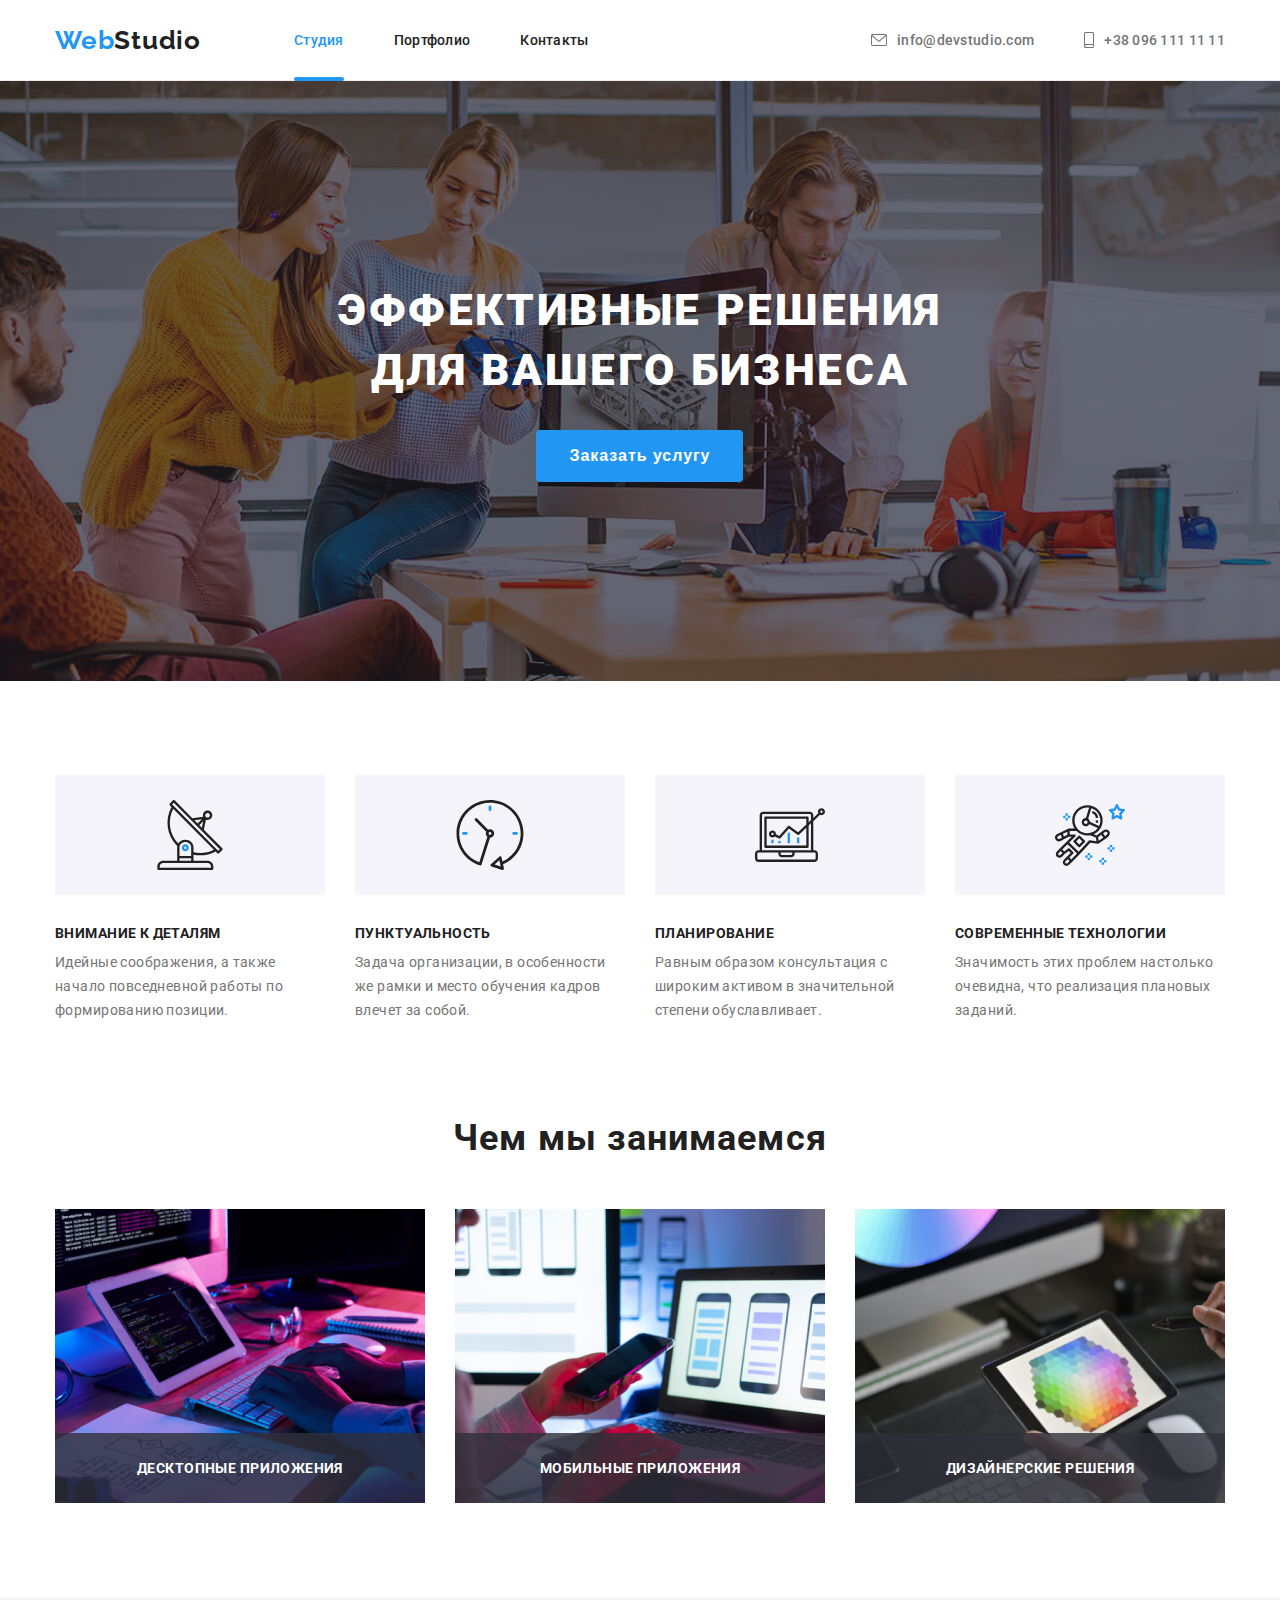
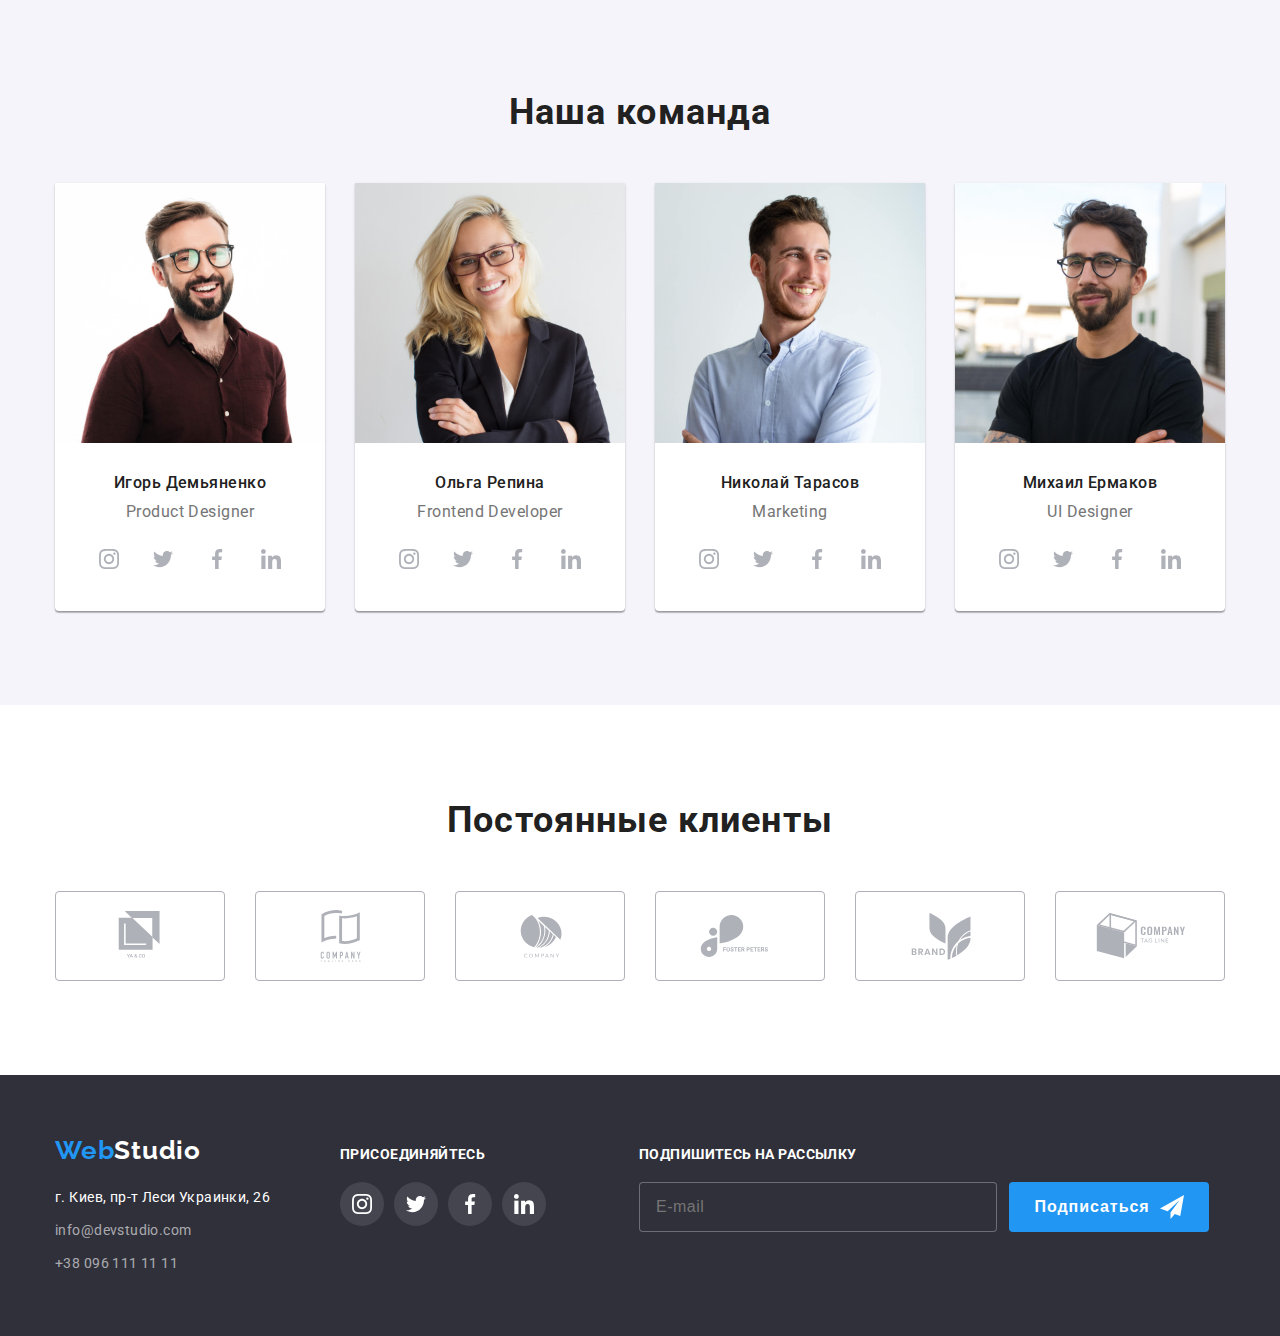
==== index.html @ d7d211d1 "added 7th" ====
<!DOCTYPE html>
<html lang="ru">
<head>
  <meta charset="UTF-8">
  <meta name="viewport" content="width=device-width, initial-scale=1.0">
  <title>Web Studio</title>
  <link href="https://fonts.googleapis.com/css2?family=Raleway:wght@700&family=Roboto:wght@400;500;700;900&display=swap" rel="stylesheet">
  <link rel="stylesheet" href="https://cdnjs.cloudflare.com/ajax/libs/modern-normalize/1.0.0/modern-normalize.min.css" integrity="sha512-ISS7cAi1PEhQ8jnbJpJZMd29NlhNj4AWYyLOSp2CE/CsHxTCu+r+t0D2yoJudVrd0/8fTVPUVDzY5Tvli75u/g==" crossorigin="anonymous" />
  <link rel="stylesheet" href="./css/main.min.css">
</head>

<body class="page">
  
  <!--Header-->
  <header class="page-header">
    <div class="container header-parts">
        <nav class="page-header-nav">
          <a href="./index.html" class="logo link">Web<span class="logo-header">Studio</span>
          </a>
          <!-- Site-nav -->
          <ul class="list site-nav">
            <li class="site-nav-item">
              <a href="./index.html" class="link current">Студия</a>
            </li>
            <li class="site-nav-item">
              <a href="./portfolio.html" class="link">Портфолио</a>
            </li>
            <li class="site-nav-item">
              <a href="" class="link">Контакты</a>
            </li>
          </ul>
        </nav>
        <address class="header-address">
          <ul class="list header-address-list">
            <li class="header-address-item">
              <a href="mailto:info@devstudio.com" class="contacts link">
                <svg class="contact-pick" width="16" height="12">
                  <use href="./images/svg/icons.svg#icon-envelope">
                  </use>
                </svg>
                info@devstudio.com</a>
            </li>
            <li class="header-address-item">
              <a href="tel:380961111111" class="contacts link">
                <svg class="contact-pick" width="10" height="16">
                  <use href="./images/svg/icons.svg#icon-smartphone">
                  </use>
                </svg>
                +38 096 111 11 11</a>
            </li>
          </ul>
        </address>
    </div>
  </header>

  <main>
    <!--Hero-->
    <section class="hero">
      <div class="hero-items">
      <h1 class="hero-title">Эффективные решения <br> для вашего бизнеса</h1>
        <button data-modal-open type="button" class="button-primary">Заказать услугу</button>
      </div>
      </section>

    <!--Advantages-->
    <section class="section">
      <div class="container">
        <h2 class="section-title visually-hidden">Преимущества</h2>

        <ul class="advantages-list list">
          <li class="advantages-item">
              <h3 class="advantages-title">Внимание к деталям</h3>
              <p>Идейные соображения, а также начало повседневной работы по формированию позиции.</p>
          </li>

          <li class="advantages-item">
              <h3 class="advantages-title"> Пунктуальность</h3>
              <p>Задача организации, в особенности же рамки и место обучения кадров влечет за собой.</p>
          </li>

          <li class="advantages-item">
             <h3 class="advantages-title">Планирование</h3>
             <p>Равным образом консультация с широким активом в значительной степени обуславливает.</p>
          </li>

          <li class="advantages-item">
              <h3 class="advantages-title">Современные технологии</h3>
              <p>Значимость этих проблем настолько очевидна, что реализация плановых заданий.</p>
          </li>
        </ul>
      </div>
    </section>

    <!-- Features -->
    <section class="features section">
      <div class="container">
        <h2 class="title">Чем мы занимаемся</h2>
          <ul class="features-list list">
            <li class="features-item">
              
              <img src="./images/features/box1.jpg" width="370" height="294" alt="человек работает с компьютером">
              <div class="features-overlay">
            <h3 class="features-item-title">Десктопные приложения</h3>
            </div>
            </li>
            <li class="features-item">
              
              <img src="./images/features/box2.jpg" width="370" height="294" alt="человек работает с телефоном">
              <div class="features-overlay">
              <h3 class="features-item-title">Мобильные приложения</h3>
            </div>
            </li>
            <li class="features-item">
              
              <img src="./images/features/box3.jpg" width="370" height="294" alt="человек работает с планшетом">
              <div class="features-overlay">
              <h3 class="features-item-title">Дизайнерские решения</h3>
            </div>
            </li>
         </ul>
      </div>
    </section>

    <!--Our-team-->
    <section class="our-team section">
      <div class="container">
        
          <h2 class="title">Наша команда</h2>
        
          <ul class="team-cards list">
            <li class="team-cards-item">
              <img src="./images/ourteam/img.jpg" width="270" height="260" alt="Игорь Демьяненко">
                <h3 class="team-mamber">Игорь Демьяненко</h3>
                  <p>Product Designer</p>
                <ul class="social-network list">
                    <li class="social-network-item">
                      <a href="" class="social-link" aria-label="Instagram link">
                      <svg class="network-icon">
                        <use href="./images/svg/icons.svg#icon-instagram">
                        </use>
                      </svg>
                    </a>
                  </li>
                    <li class="social-network-item">
                      <a href="" class="social-link" aria-label="Twitter link">
                      <svg class="network-icon">
                        <use href="./images/svg/icons.svg#icon-twitter">
                        </use>
                      </svg>
                    </a>
                  </li>
                    <li class="social-network-item">
                      <a href="" class="social-link" aria-label="Facebook link">
                      <svg class="network-icon">
                        <use href="./images/svg/icons.svg#icon-facebook">
                        </use>
                      </svg>
                    </a>
                  </li>
                    <li class="social-network-item">
                      <a href="" class="social-link" aria-label="Linkedin link">
                      <svg class="network-icon">
                        <use href="./images/svg/icons.svg#icon-linkedin">
                        </use>
                      </svg>
                    </a>
                  </li>
                </ul>
              </li>
              <li class="team-cards-item">
                <img src="./images/ourteam/img-1.jpg" width="270" height="260" alt="Ольга Репина">
                  <h3 class="team-mamber">Ольга Репина</h3>
                    <p>Frontend Developer</p>
                    <ul class="social-network list">
                      <li class="social-network-item">
                        <a href="" class="social-link" aria-label="Instagram link">
                        <svg class="network-icon">
                          <use href="./images/svg/icons.svg#icon-instagram">
                          </use>
                        </svg>
                      </a>
                    </li>
                      <li class="social-network-item">
                        <a href="" class="social-link" aria-label="Twitter link">
                        <svg class="network-icon">
                          <use href="./images/svg/icons.svg#icon-twitter">
                          </use>
                        </svg>
                      </a>
                    </li>
                      <li class="social-network-item">
                        <a href="" class="social-link" aria-label="Facebook link">
                        <svg class="network-icon">
                          <use href="./images/svg/icons.svg#icon-facebook">
                          </use>
                        </svg>
                      </a>
                    </li>
                      <li class="social-network-item">
                        <a href="" class="social-link" aria-label="Linkedin link">
                        <svg class="network-icon">
                          <use href="./images/svg/icons.svg#icon-linkedin">
                          </use>
                        </svg>
                      </a>
                    </li>
                    </ul>
              </li>
              <li class="team-cards-item">
                <img src="./images/ourteam/img-2.jpg" width="270" height="260" alt="Николай Тарасов">
                  <h3 class="team-mamber">Николай Тарасов</h3>
                    <p>Marketing</p>
                    <ul class="social-network list">
                      <li class="social-network-item">
                        <a href="" class="social-link" aria-label="Instagram link">
                        <svg class="network-icon">
                          <use href="./images/svg/icons.svg#icon-instagram">
                          </use>
                        </svg>
                      </a>
                    </li>
                      <li class="social-network-item">
                        <a href="" class="social-link" aria-label="Twitter link">
                        <svg class="network-icon">
                          <use href="./images/svg/icons.svg#icon-twitter">
                          </use>
                        </svg>
                      </a>
                    </li>
                      <li class="social-network-item">
                        <a href="" class="social-link" aria-label="Facebook link">
                        <svg class="network-icon">
                          <use href="./images/svg/icons.svg#icon-facebook">
                          </use>
                        </svg>
                      </a>
                    </li>
                      <li class="social-network-item">
                        <a href="" class="social-link" aria-label="Linkedin link">
                        <svg class="network-icon">
                          <use href="./images/svg/icons.svg#icon-linkedin">
                          </use>
                        </svg>
                      </a>
                    </li>
                    </ul>
              </li>
              <li class="team-cards-item">
                <img src="./images/ourteam/img-3.jpg" width="270" height="260" alt="Михаил Ермаков">
                  <h3 class="team-mamber">Михаил Ермаков</h3>
                    <p>UI Designer</p>
                    <ul class="social-network list">
                      <li class="social-network-item">
                        <a href="" class="social-link" aria-label="Instagram link">
                        <svg class="network-icon">
                          <use href="./images/svg/icons.svg#icon-instagram">
                          </use>
                        </svg>
                      </a>
                    </li>
                      <li class="social-network-item">
                        <a href="" class="social-link" aria-label="Twitter link">
                        <svg class="network-icon">
                          <use href="./images/svg/icons.svg#icon-twitter">
                          </use>
                        </svg>
                      </a>
                    </li>
                      <li class="social-network-item">
                        <a href="" class="social-link" aria-label="Facebook link">
                        <svg class="network-icon">
                          <use href="./images/svg/icons.svg#icon-facebook">
                          </use>
                        </svg>
                      </a>
                    </li>
                      <li class="social-network-item">
                        <a href="" class="social-link" aria-label="Linkedin link">
                        <svg class="network-icon">
                          <use href="./images/svg/icons.svg#icon-linkedin">
                          </use>
                        </svg>
                      </a>
                    </li>
                    </ul>
              </li>
          </ul>
      </div>
    </section>

    <!--Clients-->
    <section class="section">
      <div class="container">
        <h2 class="title">Постоянные клиенты</h2>

        <ul class="clients-list list">
            <li class="clients-item">
            <a href="" class="clients-link">
              <svg class="clients-icon">
                <use href="./images/svg/icons.svg#icon-client1">
                </use>
              </svg>
            </a>
          </li>
          <li class="clients-item">
            <a href="" class="clients-link">
              <svg class="clients-icon">
                <use href="./images/svg/icons.svg#icon-client2">
                </use>
              </svg>
            </a>
          </li>
          <li class="clients-item">
            <a href="" class="clients-link">
              <svg class="clients-icon">
                <use href="./images/svg/icons.svg#icon-client3">
                </use>
              </svg>
            </a>
          </li>
          <li class="clients-item">
            <a href="" class="clients-link">
              <svg class="clients-icon">
                <use href="./images/svg/icons.svg#icon-client4">
                </use>
              </svg>
            </a>
          </li>
          <li class="clients-item">
            <a href="" class="clients-link">
              <svg class="clients-icon">
                <use href="./images/svg/icons.svg#icon-client5">
                </use>
              </svg>
            </a>
          </li>
          <li class="clients-item">
            <a href="" class="clients-link">
              <svg class="clients-icon">
                <use href="./images/svg/icons.svg#icon-client6">
                </use>
              </svg>
            </a>
          </li>
        </ul>
      </div>
    </section>
  </main>

  <!--Footer-->
  <footer class="footer">
    <div class="container">
      <div class="footer-content">
        <div class="first-footer-column">
          <a href="./index.html" class="logo link">Web<span class="logo-footer">Studio</span></a>
            <address class="footer-address">
              <ul class="list footer-address-list">
                <li class="footer-address-item">
                  <p>г. Киев, пр-т Леси Украинки, 26</p>
                </li>
                <li class="footer-address-item">
                  <a href="mailto:info@devstudio.com" class="contacts link">info@devstudio.com</a>
                </li>
                <li class="footer-address-item">
                  <a href="tel:380961111111" class="contacts link">+38 096 111 11 11</a>
                </li>
              </ul>
            </address>
        </div>
        <div class="second-footer-column">
          <p>Присоединяйтесь</p>
          <div class="footer-media">
          <ul class="social-network list">
            <li class="social-network-item">
              <a href="" class="social-link" aria-label="Instagram link">
              <svg class="network-icon">
                <use href="./images/svg/icons.svg#icon-instagram">
                </use>
              </svg>
            </a>
          </li>
            <li class="social-network-item">
              <a href="" class="social-link" aria-label="Twitter link">
              <svg class="network-icon">
                <use href="./images/svg/icons.svg#icon-twitter">
                </use>
              </svg>
            </a>
          </li>
            <li class="social-network-item">
              <a href="" class="social-link" aria-label="Facebook link">
              <svg class="network-icon">
                <use href="./images/svg/icons.svg#icon-facebook">
                </use>
              </svg>
            </a>
          </li>
            <li class="social-network-item">
              <a href="" class="social-link" aria-label="Linkedin link">
              <svg class="network-icon">
                <use href="./images/svg/icons.svg#icon-linkedin">
                </use>
              </svg>
            </a>
          </li>
          </ul>
        </div>
        </div>

        <div class="third-footer-column">
          <p>Подпишитесь на рассылку</p>
          <form action="#" class="footer-form-subscription">
              <input type="email" name="subscription" class="subscription-input" id="footer-email" placeholder="E-mail">
            <button type="submit" class="subscription-button">Подписаться
              <svg width="24px" height="24px" class="form-subscription-icon">
                <use href="./images/svg/sprite.svg#send"></use>
              </svg>
            </button>
          </form>
        </div>

      </div>
    </div>
  </footer>
 
  <div class="backdrop is-hidden" data-modal>
    <div class="modal-window-cover">
      <div class="modal">
      <button type="button" class="close-button" data-modal-close>
      <svg width="11" height="11">
        <use href="./images/svg/icons.svg#icon-Vector">
        </use>
      </svg>
      </button>

      <h2 class="title">
        Оставьте свои данные, мы вам перезвоним
      </h2>

     <form action="#" class="modal-form">

       <label for="user-name" class="modal-form-items-title">Имя</label>
       <div class="modal-form-field">
       <input type="text" name="user-name" id="user-name" class="modal-form-input">
       <svg class="modal-form-pick" width="18" height="18">
         <use href="./images/svg/icons.svg#icon-person"></use>
       </svg>
      </div>

       <label for="user-phone" class="modal-form-items-title">Телефон</label>
       <div class="modal-form-field">
       <input type="tel" name="user-phone" id="user-phone" class="modal-form-input">
       <svg class="modal-form-pick" width="18" height="18">
        <use href="./images/svg/icons.svg#icon-phone"></use>
      </svg>
     </div>
     
       <label for="user-email" class="modal-form-items-title">Почта</label>
       <div class="modal-form-field">
       <input type="email" name="user-email" id="user-email" class="modal-form-input">
       <svg class="modal-form-pick" width="18" height="18">
        <use href="./images/svg/icons.svg#icon-email"></use>
      </svg>
     </div>
       <label for="user-comment" class="modal-form-items-title">Комментарий</label>
       <div class="modal-form-massage">
       <textarea name="user-comment" id="user-comment" class="modal-form-comment" placeholder="Введите текст"></textarea>
     </div>

     <div class="modal-checkbox-container">  
      <input type="checkbox" class="modal-form-check visually-hidden" name="user-policy" value="html" id="user-policy">
       <label for="user-policy" class="modal-form-label-check">
       <span class="confirmation">Соглашаюсь с рассылкой и принимаю <a href="#" class="confirmation-agreement"> Условия договора</a></span>
      </label>
    </div>
     <div class="access-button">
     <button type="submit" class="button-primary" value="html">Отправить</button>
    </div>
    </form>

    </div>
  </div>
</div>
  <script src="./js/modal.js"></script>
</body>
</html>
---- css/main.min.css ----
.visually-hidden{position:absolute !important;clip:rect(1px 1px 1px 1px);clip:rect(1px, 1px, 1px, 1px);padding:0 !important;border:0 !important;height:1px !important;width:1px !important;overflow:hidden}:root{--primary-text-color: #212121;--secondary-text-color: #757575;--accent-color: #2196F3;--white-text-color: #ffffff;--secondary-bg-color: #F5F4FA;--third-bg-color: #2F303A;--media-color: #AFB1B8}html{box-sizing:border-box}*,*::before,*::after{box-sizing:inherit}body{margin:0 auto;font-family:Roboto, sans-serif;color:var(--primary-text-color)}.link{text-decoration:none}.list{padding:0px;margin:0px;list-style:none}img{display:block}address{font-style:normal}.container{width:1200px;padding-left:15px;padding-right:15px;margin:0 auto}.section{padding-top:94px;padding-bottom:94px}.title{font-weight:700;font-size:36px;line-height:1.167;letter-spacing:0.03em;text-align:center;margin-top:0px;margin-bottom:50px}.logo{display:flex;font-family:Raleway, sans-serif;font-weight:700;font-size:26px;line-height:1.192;letter-spacing:0.03em;color:var(--accent-color)}.social-network,.social-link{display:flex;justify-content:center}.social-network-item:not(:last-child){margin-right:10px}.social-link{align-items:center;width:44px;height:44px;border-radius:50%;transition:background-color 250ms cubic-bezier(0.4, 0, 0.2, 1)}.social-link:focus,.social-link:hover{background-color:var(--accent-color)}.social-link:focus .network-icon,.social-link:hover .network-icon{fill:var(--white-text-color)}.network-icon{width:20px;height:20px;fill:var(--media-color)}.backdrop{position:fixed;left:0;right:0;top:0;bottom:0;width:100%;height:100%;opacity:1;background-color:rgba(0,0,0,0.2);transition:all 0.4s ease}.backdrop.is-hidden{opacity:0;visibility:hidden;transition-delay:0.4s}.backdrop.is-hidden .modal{transform:translateY(-100%) scale(0.3);transition-delay:0.1s;opacity:0}.modal-window-cover{position:absolute;display:flex;justify-content:center;overflow:hidden auto;padding-top:80px;left:0;right:0;top:0;bottom:0}.modal{position:relative;min-height:581px;max-width:528px;width:100%;opacity:1;margin:auto;padding-left:40px;padding-right:40px;padding-top:40px;background-color:var(--white-text-color);box-shadow:0px 1px 3px rgba(0,0,0,0.12),0px 1px 1px rgba(0,0,0,0.14),0px 2px 1px rgba(0,0,0,0.2);border-radius:4px;transform:scale(1);transition:all .3s linear}.modal .title{margin-bottom:12px;font-size:20px;line-height:1.15}.close-button{position:absolute;top:8px;right:8px;width:30px;height:30px;padding:3px;border:1px solid rgba(0,0,0,0.1);border-radius:50%;cursor:pointer;fill:#000000;background-color:var(--white-text-color)}.close-button:hover,.close-button:focus{fill:var(--accent-color)}.modal-form{display:flex;flex-direction:column}.modal-form-input{height:40px;padding-left:42px}.modal-form-comment{padding:12px 16px;min-height:120px;resize:none}.modal-form-massage{margin-bottom:20px}.modal-form-input,.modal-form-comment{width:100%;border:1px solid rgba(33,33,33,0.2);border-radius:4px}.modal-form-input:focus,.modal-form-input:hover,.modal-form-comment:focus,.modal-form-comment:hover{cursor:pointer;border-color:var(--accent-color);outline:none}.modal-form-field{position:relative;margin-bottom:10px}.modal-form-field:hover .modal-form-pick,.modal-form-field:focus .modal-form-pick{fill:var(--accent-color)}.modal-form-pick{position:absolute;top:0;left:0;margin:11px 12px}.modal-form-items-title{margin-bottom:4px;font-size:12px;line-height:1.17;letter-spacing:0.01em;color:var(--secondary-text-color)}.modal-form-label-check{display:flex;align-items:center;margin-bottom:30px}.modal-form-label-check::before{content:"";display:block;cursor:pointer;width:16px;height:15px;margin-right:7px;border:1px solid var(--primary-text-color);border-radius:2px}.modal-form-check:checked+.modal-form-label-check::before{border-color:var(--accent-color);background-image:url(../images/svg/icon-check.svg);background-size:contain;background-origin:border-box}.modal-form-check:checked ~ .modal-form-label-check{transform:translateX(15px)}.confirmation{font-size:14px;line-height:1.714;letter-spacing:0.03em;transition:transform 250ms linear;color:var(--secondary-text-color)}.confirmation-agreement{text-decoration:underline;color:var(--accent-color)}.access-button .button-primary{display:flex;justify-content:center;margin:0 auto}.contacts{align-items:center;display:flex;transition:color 250ms cubic-bezier(0.4, 0, 0.2, 1)}.page-header{border-bottom:1px solid #ECECEC}.header-parts,.page-header-nav{display:flex;align-items:center}.logo-header{color:var(--primary-text-color)}.site-nav{display:flex;margin:0px;margin-left:93px;font-weight:500;font-size:14px;line-height:1.143;letter-spacing:0.02em}.site-nav .link{display:block;position:relative;padding-top:32px;padding-bottom:32px;width:max-content;transition:color 250ms cubic-bezier(0.4, 0, 0.2, 1);color:var(--primary-text-color)}.site-nav .link:hover,.site-nav .link:focus,.site-nav .link.current{color:var(--accent-color)}.site-nav .link:hover::after,.site-nav .link:focus::after,.site-nav .link.current::after{opacity:1}.site-nav-item .link::after{display:block;position:absolute;content:"";opacity:0;margin:0 auto;margin-top:29px;width:100%;height:4px;transition:opacity 250ms cubic-bezier(0.4, 0, 0.2, 1);background:#2196F3;border-radius:2px}.site-nav-item:not(:last-child){margin-right:50px}.header-address{display:flex;margin-left:auto}.header-address-list{display:flex}.header-address-item:not(:last-child){margin-right:50px}.header-address .contacts{font-size:14px;font-weight:500;line-height:1.143;letter-spacing:0.02em;color:var(--secondary-text-color)}.header-address .contacts:hover,.header-address .contacts:focus{color:var(--accent-color)}.contact-pick{margin-right:10px;transition:fill 250ms cubic-bezier(0.4, 0, 0.2, 1);fill:var(--secondary-text-color)}.contacts:hover .contact-pick,.contacts:focus .contact-pick{fill:var(--accent-color)}.hero{display:flex;max-width:1600px;min-height:600px;margin-left:auto;margin-right:auto;background-image:linear-gradient(to right, rgba(47,48,58,0.4), rgba(47,48,58,0.4)),url(../images/header/header.jpg);background-color:var(--third-bg-color);background-repeat:no-repeat;background-position:center}.hero-items{max-width:726px;padding:0 15px;text-align:center;margin:auto}.hero-title{margin:0px;margin-bottom:30px;font-weight:900;font-size:44px;line-height:1.364;letter-spacing:0.06em;text-transform:uppercase;color:var(--white-text-color)}.button-primary{display:inline-flex;border:1px solid transparent;border-radius:4px;padding:10px 32px;min-width:200px;font-weight:700;font-size:16px;line-height:1.875;letter-spacing:0.06em;cursor:pointer;color:var(--white-text-color);background-color:var(--accent-color);transition:all 250ms cubic-bezier(0.4, 0, 0.2, 1)}.button-primary:hover,.button-primary:focus{color:var(--primary-text-color);background-color:var(--secondary-bg-color)}.advantages-title{font-weight:700;font-size:14px;line-height:1.143;letter-spacing:0.03em;text-transform:uppercase;margin-top:0px;margin-bottom:10px;color:var(--primary-text-color)}.advantages-list{display:flex}.advantages-list p{font-size:14px;line-height:1.714;letter-spacing:0.03em;margin:0px;padding:0px;color:var(--secondary-text-color)}.advantages-item{width:calc((100% - 90px) / 4)}.advantages-item::before{display:block;content:"";width:100%;height:120px;margin-bottom:30px;background-size:auto;background-repeat:no-repeat;background-position:center;background-color:var(--secondary-bg-color)}.advantages-item:nth-child(1)::before{background-image:url(../images/advantages/antenna.svg)}.advantages-item:nth-child(2)::before{background-image:url(../images/advantages/clock.svg)}.advantages-item:nth-child(3)::before{background-image:url(../images/advantages/diagram.svg)}.advantages-item:nth-child(4)::before{background-image:url(../images/advantages/astronaut.svg)}.advantages-item:not(:last-child){margin-right:30px}.features{padding-top:0}.features-list{display:flex}.features-item{position:relative}.features-item:not(:last-child){margin-right:30px}.features-item-title{margin:0 auto;font-weight:700;font-size:14px;line-height:1.143;letter-spacing:0.03em;text-align:center;text-transform:uppercase;color:var(--white-text-color)}.features-overlay{position:absolute;width:100%;min-height:70px;left:0;bottom:0;padding-top:27px;padding-bottom:27px;background-color:rgba(47,48,58,0.8)}.our-team{background-color:var(--secondary-bg-color);padding-top:94px;padding-bottom:94px}.team-cards{display:flex;text-align:center}.team-cards p{margin-bottom:16px;margin-top:0px;font-size:16px;line-height:1.188;letter-spacing:0.03em;color:var(--secondary-text-color)}.team-cards img{margin-bottom:30px}.team-mamber{margin-bottom:10px;margin-top:0px;font-weight:500;font-size:16px;line-height:1.188;letter-spacing:0.03em}.team-cards-item{width:calc((100% - 90px) / 4);box-shadow:0px 1px 3px rgba(0,0,0,0.12),0px 1px 1px rgba(0,0,0,0.14),0px 2px 1px rgba(0,0,0,0.2);border-radius:0px 0px 4px 4px;background-color:#FFFFFF}.team-cards-item:not(:last-child){margin-right:30px}.team-cards .social-network-item{margin-bottom:30px}.clients-list,.clients-link{display:flex;justify-content:center}.clients-link{align-items:center;width:170px;height:90px;border:1px solid var(--media-color);border-radius:4px;background-color:var(--white-text-color);transition:border-color 250ms cubic-bezier(0.4, 0, 0.2, 1)}.clients-link:hover,.clients-link:focus{background-color:var(--white-text-color)}.clients-link:hover .clients-icon,.clients-link:focus .clients-icon{fill:var(--accent-color)}.clients-icon{width:170px;height:90px;transition:fill 3250ms cubic-bezier(0.4, 0, 0.2, 1);fill:var(--media-color)}.clients-item a:hover,.clients-item a:focus{border-color:var(--accent-color)}.clients-item:not(:last-child){margin-right:30px}.footer{margin:0 auto;padding-top:60px;padding-bottom:60px;background-color:var(--third-bg-color)}.footer-content{display:flex;align-items:baseline}.logo-footer{color:var(--white-text-color)}.footer .logo{margin-bottom:20px}.first-footer-column{margin-right:70px}.footer-address p,.footer-address .contacts{margin:0px;font-size:14px;line-height:1.714;letter-spacing:0.03em;color:var(--white-text-color)}.footer-address .contacts{color:rgba(255,255,255,0.6)}.footer-address .contacts:hover,.footer-address .contacts:focus{color:var(--accent-color)}.footer-address-item:not(:last-child){margin-bottom:9px}.second-footer-column p{font-weight:700;font-size:14px;line-height:1.143;letter-spacing:0.03em;text-transform:uppercase;margin-top:0;margin-bottom:20px;color:var(--white-text-color)}.second-footer-column .social-link{background-color:rgba(255,255,255,0.1)}.second-footer-column .network-icon{fill:var(--white-text-color)}.footer-media .social-link:hover,.footer-media .social-link:focus{background-color:var(--accent-color)}.second-footer-column .social-network-item{margin-bottom:0}.third-footer-column{margin-left:93px}.third-footer-column p{font-weight:700;font-size:14px;line-height:1.143;letter-spacing:0.03em;text-transform:uppercase;margin-top:0;margin-bottom:20px;color:var(--white-text-color)}.footer-form-subscription{display:flex;justify-content:center;align-items:flex-end}.subscription-input{width:358px;height:50px;padding:15px 0 15px 16px;margin-right:12px;border:1px solid rgba(255,255,255,0.3);border-radius:4px;background-color:var(--third-bg-color);font-size:16px;line-height:1.25;letter-spacing:0.03em}.subscription-button{display:flex;justify-content:center;align-items:center;cursor:pointer;width:200px;height:50px;padding-top:10px;padding-bottom:10px;border:1px solid transparent;color:var(--white-text-color);background-color:var(--accent-color);transition:all 250ms cubic-bezier(0.4, 0, 0.2, 1);font-weight:700;font-size:16px;line-height:1.87;letter-spacing:0.06em;border-radius:4px}.subscription-button:hover,.subscription-button:focus{color:var(--primary-text-color);background-color:var(--secondary-bg-color);fill:var(--accent-color)}.subscription-button:hover .form-subscription-icon,.subscription-button:focus .form-subscription-icon{fill:var(--accent-color)}.form-subscription-icon{margin-left:10px;fill:var(--white-text-color)}
/*# sourceMappingURL=main.min.css.map */
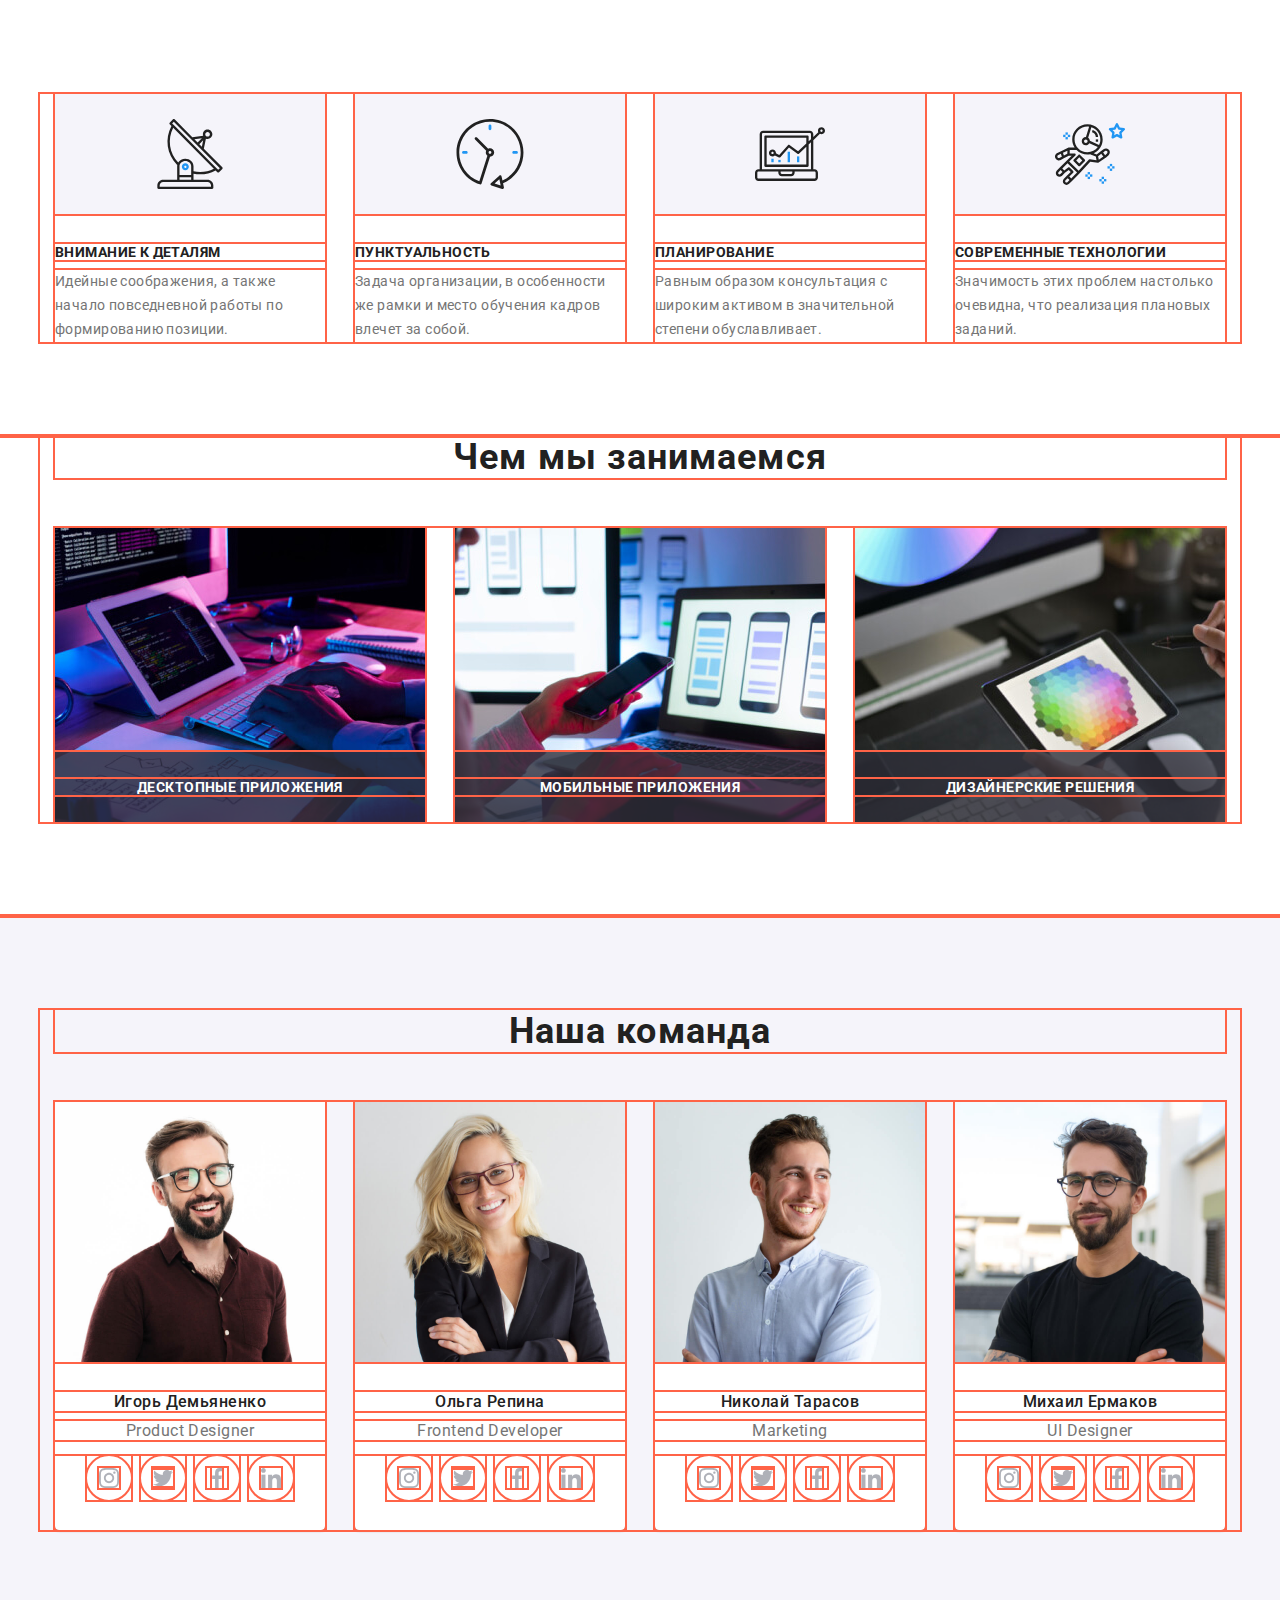
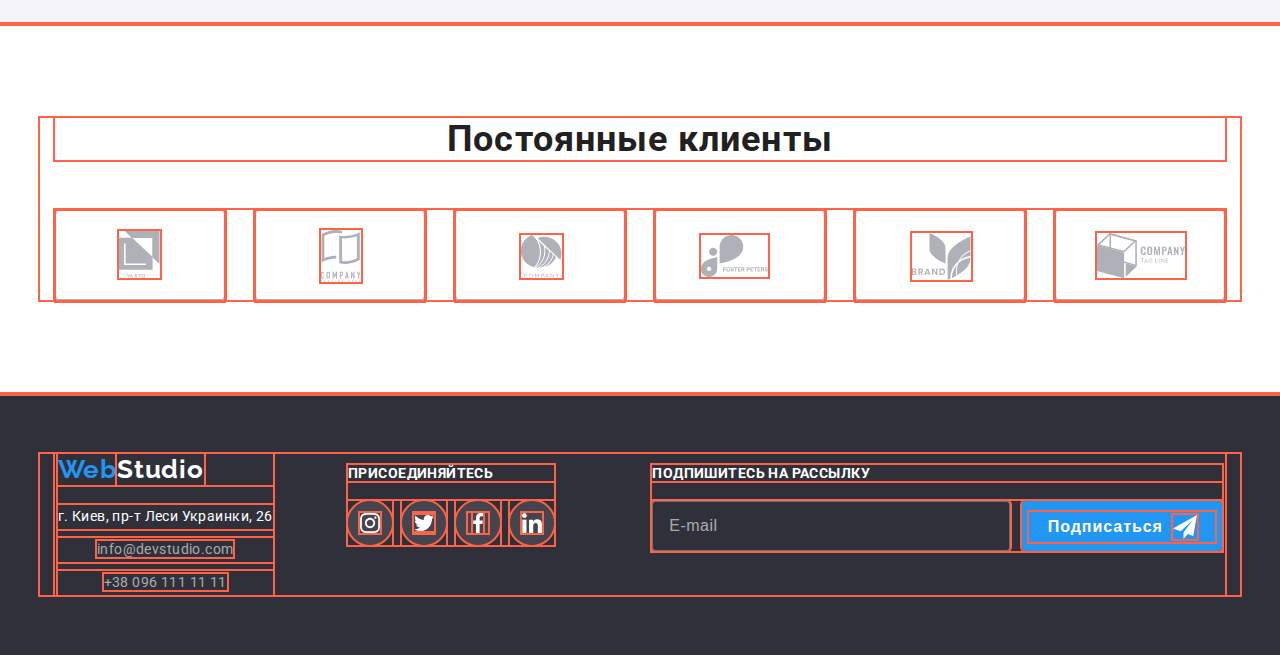
==== commit 4f74b739: "added crossplatforms menus" ====
--- a/index.html
+++ b/index.html
@@ -11,14 +11,27 @@
 
 <body class="page">
   
-  <!--Header-->
-  <header class="page-header">
+  <!-- Header -->
+  <!-- <header class="page-header">
     <div class="container header-parts">
-        <nav class="page-header-nav">
+      
           <a href="./index.html" class="logo link">Web<span class="logo-header">Studio</span>
           </a>
+
+          <button type="button" class="menu-btn is-open" 
+          aria-ecpanded="false"
+          data-menu-button>
+
+            <svg width="40" height="40" aria-label="Mobile menu">
+              <use href="./images/svg/icons.svg#burger" class="open-btn"></use>
+              <use href="./images/svg/icons.svg#close" class="close-btn"></use>
+            </svg>
+          </button> -->
           <!-- Site-nav -->
+          <!-- <div class="burger-menu">
+          <nav class="page-header-nav">
           <ul class="list site-nav">
+            
             <li class="site-nav-item">
               <a href="./index.html" class="link current">Студия</a>
             </li>
@@ -50,23 +63,23 @@
             </li>
           </ul>
         </address>
+      </div>
     </div>
   </header>
 
-  <main>
+  <main> -->
     <!--Hero-->
-    <section class="hero">
+    <!-- <section class="hero">
       <div class="hero-items">
       <h1 class="hero-title">Эффективные решения <br> для вашего бизнеса</h1>
         <button data-modal-open type="button" class="button-primary">Заказать услугу</button>
       </div>
-      </section>
+      </section> -->
 
     <!--Advantages-->
     <section class="section">
       <div class="container">
         <h2 class="section-title visually-hidden">Преимущества</h2>
-
         <ul class="advantages-list list">
           <li class="advantages-item">
               <h3 class="advantages-title">Внимание к деталям</h3>
@@ -122,7 +135,7 @@
     </section>
 
     <!--Our-team-->
-    <section class="our-team section">
+    <section class="section our-team">
       <div class="container">
         
           <h2 class="title">Наша команда</h2>
@@ -289,12 +302,12 @@
     </section>
 
     <!--Clients-->
-    <section class="section">
+    <section class="section clients">
       <div class="container">
         <h2 class="title">Постоянные клиенты</h2>
 
         <ul class="clients-list list">
-            <li class="clients-item">
+          <li class="clients-item">
             <a href="" class="clients-link">
               <svg class="clients-icon">
                 <use href="./images/svg/icons.svg#icon-client1">
@@ -348,7 +361,7 @@
   </main>
 
   <!--Footer-->
-  <footer class="footer">
+  <footer class="section footer">
     <div class="container">
       <div class="footer-content">
         <div class="first-footer-column">
@@ -367,6 +380,7 @@
               </ul>
             </address>
         </div>
+        
         <div class="second-footer-column">
           <p>Присоединяйтесь</p>
           <div class="footer-media">
@@ -411,10 +425,12 @@
           <p>Подпишитесь на рассылку</p>
           <form action="#" class="footer-form-subscription">
               <input type="email" name="subscription" class="subscription-input" id="footer-email" placeholder="E-mail">
-            <button type="submit" class="subscription-button">Подписаться
+            <button type="submit" class="subscription-button">
+              <div class="form-button-inside">Подписаться
               <svg width="24px" height="24px" class="form-subscription-icon">
                 <use href="./images/svg/sprite.svg#send"></use>
               </svg>
+            </div>
             </button>
           </form>
         </div>
@@ -481,6 +497,7 @@
     </div>
   </div>
 </div>
+  <script src="./js/menu.js"></script>
   <script src="./js/modal.js"></script>
 </body>
 </html>--- a/css/main.min.css
+++ b/css/main.min.css
@@ -1,2 +1,2 @@
-.visually-hidden{position:absolute !important;clip:rect(1px 1px 1px 1px);clip:rect(1px, 1px, 1px, 1px);padding:0 !important;border:0 !important;height:1px !important;width:1px !important;overflow:hidden}:root{--primary-text-color: #212121;--secondary-text-color: #757575;--accent-color: #2196F3;--white-text-color: #ffffff;--secondary-bg-color: #F5F4FA;--third-bg-color: #2F303A;--media-color: #AFB1B8}html{box-sizing:border-box}*,*::before,*::after{box-sizing:inherit}body{margin:0 auto;font-family:Roboto, sans-serif;color:var(--primary-text-color)}.link{text-decoration:none}.list{padding:0px;margin:0px;list-style:none}img{display:block}address{font-style:normal}.container{width:1200px;padding-left:15px;padding-right:15px;margin:0 auto}.section{padding-top:94px;padding-bottom:94px}.title{font-weight:700;font-size:36px;line-height:1.167;letter-spacing:0.03em;text-align:center;margin-top:0px;margin-bottom:50px}.logo{display:flex;font-family:Raleway, sans-serif;font-weight:700;font-size:26px;line-height:1.192;letter-spacing:0.03em;color:var(--accent-color)}.social-network,.social-link{display:flex;justify-content:center}.social-network-item:not(:last-child){margin-right:10px}.social-link{align-items:center;width:44px;height:44px;border-radius:50%;transition:background-color 250ms cubic-bezier(0.4, 0, 0.2, 1)}.social-link:focus,.social-link:hover{background-color:var(--accent-color)}.social-link:focus .network-icon,.social-link:hover .network-icon{fill:var(--white-text-color)}.network-icon{width:20px;height:20px;fill:var(--media-color)}.backdrop{position:fixed;left:0;right:0;top:0;bottom:0;width:100%;height:100%;opacity:1;background-color:rgba(0,0,0,0.2);transition:all 0.4s ease}.backdrop.is-hidden{opacity:0;visibility:hidden;transition-delay:0.4s}.backdrop.is-hidden .modal{transform:translateY(-100%) scale(0.3);transition-delay:0.1s;opacity:0}.modal-window-cover{position:absolute;display:flex;justify-content:center;overflow:hidden auto;padding-top:80px;left:0;right:0;top:0;bottom:0}.modal{position:relative;min-height:581px;max-width:528px;width:100%;opacity:1;margin:auto;padding-left:40px;padding-right:40px;padding-top:40px;background-color:var(--white-text-color);box-shadow:0px 1px 3px rgba(0,0,0,0.12),0px 1px 1px rgba(0,0,0,0.14),0px 2px 1px rgba(0,0,0,0.2);border-radius:4px;transform:scale(1);transition:all .3s linear}.modal .title{margin-bottom:12px;font-size:20px;line-height:1.15}.close-button{position:absolute;top:8px;right:8px;width:30px;height:30px;padding:3px;border:1px solid rgba(0,0,0,0.1);border-radius:50%;cursor:pointer;fill:#000000;background-color:var(--white-text-color)}.close-button:hover,.close-button:focus{fill:var(--accent-color)}.modal-form{display:flex;flex-direction:column}.modal-form-input{height:40px;padding-left:42px}.modal-form-comment{padding:12px 16px;min-height:120px;resize:none}.modal-form-massage{margin-bottom:20px}.modal-form-input,.modal-form-comment{width:100%;border:1px solid rgba(33,33,33,0.2);border-radius:4px}.modal-form-input:focus,.modal-form-input:hover,.modal-form-comment:focus,.modal-form-comment:hover{cursor:pointer;border-color:var(--accent-color);outline:none}.modal-form-field{position:relative;margin-bottom:10px}.modal-form-field:hover .modal-form-pick,.modal-form-field:focus .modal-form-pick{fill:var(--accent-color)}.modal-form-pick{position:absolute;top:0;left:0;margin:11px 12px}.modal-form-items-title{margin-bottom:4px;font-size:12px;line-height:1.17;letter-spacing:0.01em;color:var(--secondary-text-color)}.modal-form-label-check{display:flex;align-items:center;margin-bottom:30px}.modal-form-label-check::before{content:"";display:block;cursor:pointer;width:16px;height:15px;margin-right:7px;border:1px solid var(--primary-text-color);border-radius:2px}.modal-form-check:checked+.modal-form-label-check::before{border-color:var(--accent-color);background-image:url(../images/svg/icon-check.svg);background-size:contain;background-origin:border-box}.modal-form-check:checked ~ .modal-form-label-check{transform:translateX(15px)}.confirmation{font-size:14px;line-height:1.714;letter-spacing:0.03em;transition:transform 250ms linear;color:var(--secondary-text-color)}.confirmation-agreement{text-decoration:underline;color:var(--accent-color)}.access-button .button-primary{display:flex;justify-content:center;margin:0 auto}.contacts{align-items:center;display:flex;transition:color 250ms cubic-bezier(0.4, 0, 0.2, 1)}.page-header{border-bottom:1px solid #ECECEC}.header-parts,.page-header-nav{display:flex;align-items:center}.logo-header{color:var(--primary-text-color)}.site-nav{display:flex;margin:0px;margin-left:93px;font-weight:500;font-size:14px;line-height:1.143;letter-spacing:0.02em}.site-nav .link{display:block;position:relative;padding-top:32px;padding-bottom:32px;width:max-content;transition:color 250ms cubic-bezier(0.4, 0, 0.2, 1);color:var(--primary-text-color)}.site-nav .link:hover,.site-nav .link:focus,.site-nav .link.current{color:var(--accent-color)}.site-nav .link:hover::after,.site-nav .link:focus::after,.site-nav .link.current::after{opacity:1}.site-nav-item .link::after{display:block;position:absolute;content:"";opacity:0;margin:0 auto;margin-top:29px;width:100%;height:4px;transition:opacity 250ms cubic-bezier(0.4, 0, 0.2, 1);background:#2196F3;border-radius:2px}.site-nav-item:not(:last-child){margin-right:50px}.header-address{display:flex;margin-left:auto}.header-address-list{display:flex}.header-address-item:not(:last-child){margin-right:50px}.header-address .contacts{font-size:14px;font-weight:500;line-height:1.143;letter-spacing:0.02em;color:var(--secondary-text-color)}.header-address .contacts:hover,.header-address .contacts:focus{color:var(--accent-color)}.contact-pick{margin-right:10px;transition:fill 250ms cubic-bezier(0.4, 0, 0.2, 1);fill:var(--secondary-text-color)}.contacts:hover .contact-pick,.contacts:focus .contact-pick{fill:var(--accent-color)}.hero{display:flex;max-width:1600px;min-height:600px;margin-left:auto;margin-right:auto;background-image:linear-gradient(to right, rgba(47,48,58,0.4), rgba(47,48,58,0.4)),url(../images/header/header.jpg);background-color:var(--third-bg-color);background-repeat:no-repeat;background-position:center}.hero-items{max-width:726px;padding:0 15px;text-align:center;margin:auto}.hero-title{margin:0px;margin-bottom:30px;font-weight:900;font-size:44px;line-height:1.364;letter-spacing:0.06em;text-transform:uppercase;color:var(--white-text-color)}.button-primary{display:inline-flex;border:1px solid transparent;border-radius:4px;padding:10px 32px;min-width:200px;font-weight:700;font-size:16px;line-height:1.875;letter-spacing:0.06em;cursor:pointer;color:var(--white-text-color);background-color:var(--accent-color);transition:all 250ms cubic-bezier(0.4, 0, 0.2, 1)}.button-primary:hover,.button-primary:focus{color:var(--primary-text-color);background-color:var(--secondary-bg-color)}.advantages-title{font-weight:700;font-size:14px;line-height:1.143;letter-spacing:0.03em;text-transform:uppercase;margin-top:0px;margin-bottom:10px;color:var(--primary-text-color)}.advantages-list{display:flex}.advantages-list p{font-size:14px;line-height:1.714;letter-spacing:0.03em;margin:0px;padding:0px;color:var(--secondary-text-color)}.advantages-item{width:calc((100% - 90px) / 4)}.advantages-item::before{display:block;content:"";width:100%;height:120px;margin-bottom:30px;background-size:auto;background-repeat:no-repeat;background-position:center;background-color:var(--secondary-bg-color)}.advantages-item:nth-child(1)::before{background-image:url(../images/advantages/antenna.svg)}.advantages-item:nth-child(2)::before{background-image:url(../images/advantages/clock.svg)}.advantages-item:nth-child(3)::before{background-image:url(../images/advantages/diagram.svg)}.advantages-item:nth-child(4)::before{background-image:url(../images/advantages/astronaut.svg)}.advantages-item:not(:last-child){margin-right:30px}.features{padding-top:0}.features-list{display:flex}.features-item{position:relative}.features-item:not(:last-child){margin-right:30px}.features-item-title{margin:0 auto;font-weight:700;font-size:14px;line-height:1.143;letter-spacing:0.03em;text-align:center;text-transform:uppercase;color:var(--white-text-color)}.features-overlay{position:absolute;width:100%;min-height:70px;left:0;bottom:0;padding-top:27px;padding-bottom:27px;background-color:rgba(47,48,58,0.8)}.our-team{background-color:var(--secondary-bg-color);padding-top:94px;padding-bottom:94px}.team-cards{display:flex;text-align:center}.team-cards p{margin-bottom:16px;margin-top:0px;font-size:16px;line-height:1.188;letter-spacing:0.03em;color:var(--secondary-text-color)}.team-cards img{margin-bottom:30px}.team-mamber{margin-bottom:10px;margin-top:0px;font-weight:500;font-size:16px;line-height:1.188;letter-spacing:0.03em}.team-cards-item{width:calc((100% - 90px) / 4);box-shadow:0px 1px 3px rgba(0,0,0,0.12),0px 1px 1px rgba(0,0,0,0.14),0px 2px 1px rgba(0,0,0,0.2);border-radius:0px 0px 4px 4px;background-color:#FFFFFF}.team-cards-item:not(:last-child){margin-right:30px}.team-cards .social-network-item{margin-bottom:30px}.clients-list,.clients-link{display:flex;justify-content:center}.clients-link{align-items:center;width:170px;height:90px;border:1px solid var(--media-color);border-radius:4px;background-color:var(--white-text-color);transition:border-color 250ms cubic-bezier(0.4, 0, 0.2, 1)}.clients-link:hover,.clients-link:focus{background-color:var(--white-text-color)}.clients-link:hover .clients-icon,.clients-link:focus .clients-icon{fill:var(--accent-color)}.clients-icon{width:170px;height:90px;transition:fill 3250ms cubic-bezier(0.4, 0, 0.2, 1);fill:var(--media-color)}.clients-item a:hover,.clients-item a:focus{border-color:var(--accent-color)}.clients-item:not(:last-child){margin-right:30px}.footer{margin:0 auto;padding-top:60px;padding-bottom:60px;background-color:var(--third-bg-color)}.footer-content{display:flex;align-items:baseline}.logo-footer{color:var(--white-text-color)}.footer .logo{margin-bottom:20px}.first-footer-column{margin-right:70px}.footer-address p,.footer-address .contacts{margin:0px;font-size:14px;line-height:1.714;letter-spacing:0.03em;color:var(--white-text-color)}.footer-address .contacts{color:rgba(255,255,255,0.6)}.footer-address .contacts:hover,.footer-address .contacts:focus{color:var(--accent-color)}.footer-address-item:not(:last-child){margin-bottom:9px}.second-footer-column p{font-weight:700;font-size:14px;line-height:1.143;letter-spacing:0.03em;text-transform:uppercase;margin-top:0;margin-bottom:20px;color:var(--white-text-color)}.second-footer-column .social-link{background-color:rgba(255,255,255,0.1)}.second-footer-column .network-icon{fill:var(--white-text-color)}.footer-media .social-link:hover,.footer-media .social-link:focus{background-color:var(--accent-color)}.second-footer-column .social-network-item{margin-bottom:0}.third-footer-column{margin-left:93px}.third-footer-column p{font-weight:700;font-size:14px;line-height:1.143;letter-spacing:0.03em;text-transform:uppercase;margin-top:0;margin-bottom:20px;color:var(--white-text-color)}.footer-form-subscription{display:flex;justify-content:center;align-items:flex-end}.subscription-input{width:358px;height:50px;padding:15px 0 15px 16px;margin-right:12px;border:1px solid rgba(255,255,255,0.3);border-radius:4px;background-color:var(--third-bg-color);font-size:16px;line-height:1.25;letter-spacing:0.03em}.subscription-button{display:flex;justify-content:center;align-items:center;cursor:pointer;width:200px;height:50px;padding-top:10px;padding-bottom:10px;border:1px solid transparent;color:var(--white-text-color);background-color:var(--accent-color);transition:all 250ms cubic-bezier(0.4, 0, 0.2, 1);font-weight:700;font-size:16px;line-height:1.87;letter-spacing:0.06em;border-radius:4px}.subscription-button:hover,.subscription-button:focus{color:var(--primary-text-color);background-color:var(--secondary-bg-color);fill:var(--accent-color)}.subscription-button:hover .form-subscription-icon,.subscription-button:focus .form-subscription-icon{fill:var(--accent-color)}.form-subscription-icon{margin-left:10px;fill:var(--white-text-color)}
+.visually-hidden{position:absolute !important;clip:rect(1px 1px 1px 1px);clip:rect(1px, 1px, 1px, 1px);padding:0 !important;border:0 !important;height:1px !important;width:1px !important;overflow:hidden}:root{--primary-text-color: #212121;--secondary-text-color: #757575;--accent-color: #2196F3;--white-text-color: #ffffff;--secondary-bg-color: #F5F4FA;--third-bg-color: #2F303A;--media-color: #AFB1B8}html{box-sizing:border-box}*,*::before,*::after{box-sizing:inherit;outline:2px solid tomato}body{margin:0 auto;font-family:Roboto, sans-serif;color:var(--primary-text-color)}.link{text-decoration:none}.list{padding:0px;margin:0px;list-style:none}img{display:block}address{font-style:normal}.container{padding-left:15px;padding-right:15px;margin-left:auto;margin-right:auto}@media screen and (min-width: 480px){.container{width:480px}}@media screen and (min-width: 768px){.container{width:768px}}@media screen and (min-width: 1200px){.container{width:1200px}}.section{padding-top:60px;padding-bottom:60px}@media screen and (min-width: 1200px){.section{padding-top:94px;padding-bottom:94px}}.title{font-weight:700;font-size:28px;line-height:1.179;letter-spacing:0.03em;text-align:center;margin-top:0px;margin-bottom:30px}@media screen and (min-width: 1200px){.title{font-size:36px;line-height:1.167;margin-bottom:50px}}.logo{font-family:Raleway, sans-serif;font-weight:700;font-size:24px;line-height:1.167;letter-spacing:0.03em;color:var(--accent-color)}@media screen and (min-width: 768px){.logo{display:flex}}@media screen and (min-width: 1200px){.logo{font-size:26px;line-height:1.192}}.social-network,.social-link{display:flex;justify-content:center}.social-network-item:not(:last-child){margin-right:10px}.social-link{align-items:center;width:44px;height:44px;border-radius:50%;transition:background-color 250ms cubic-bezier(0.4, 0, 0.2, 1)}.social-link:focus,.social-link:hover{background-color:var(--accent-color)}.social-link:focus .network-icon,.social-link:hover .network-icon{fill:var(--white-text-color)}.network-icon{width:20px;height:20px;fill:var(--media-color)}.backdrop{position:fixed;left:0;right:0;top:0;bottom:0;width:100%;height:100%;opacity:1;background-color:rgba(0,0,0,0.2);transition:all 0.4s ease}.backdrop.is-hidden{opacity:0;visibility:hidden;transition-delay:0.4s}.backdrop.is-hidden .modal{transform:translateY(-100%) scale(0.3);transition-delay:0.1s;opacity:0}.modal-window-cover{position:absolute;display:flex;justify-content:center;overflow:hidden auto;padding-top:80px;left:0;right:0;top:0;bottom:0}.modal{position:relative;min-height:581px;max-width:528px;width:100%;opacity:1;margin:auto;padding-left:40px;padding-right:40px;padding-top:40px;background-color:var(--white-text-color);box-shadow:0px 1px 3px rgba(0,0,0,0.12),0px 1px 1px rgba(0,0,0,0.14),0px 2px 1px rgba(0,0,0,0.2);border-radius:4px;transform:scale(1);transition:all .3s linear}.modal .title{margin-bottom:12px;font-size:20px;line-height:1.15}.close-button{position:absolute;top:8px;right:8px;width:30px;height:30px;padding:3px;border:1px solid rgba(0,0,0,0.1);border-radius:50%;cursor:pointer;fill:#000000;background-color:var(--white-text-color)}.close-button:hover,.close-button:focus{fill:var(--accent-color)}.modal-form{display:flex;flex-direction:column}.modal-form-input{height:40px;padding-left:42px}.modal-form-comment{padding:12px 16px;min-height:120px;resize:none}.modal-form-massage{margin-bottom:20px}.modal-form-input,.modal-form-comment{width:100%;border:1px solid rgba(33,33,33,0.2);border-radius:4px}.modal-form-input:focus,.modal-form-input:hover,.modal-form-comment:focus,.modal-form-comment:hover{cursor:pointer;border-color:var(--accent-color);outline:none}.modal-form-field{position:relative;margin-bottom:10px}.modal-form-field:hover .modal-form-pick,.modal-form-field:focus .modal-form-pick{fill:var(--accent-color)}.modal-form-pick{position:absolute;top:0;left:0;margin:11px 12px}.modal-form-input:focus ~ .modal-form-pick{fill:var(--accent-color)}.modal-form-items-title{margin-bottom:4px;font-size:12px;line-height:1.17;letter-spacing:0.01em;color:var(--secondary-text-color)}.modal-form-label-check{display:flex;align-items:center;margin-bottom:30px}.modal-form-label-check::before{content:"";display:block;cursor:pointer;width:16px;height:15px;margin-right:7px;border:1px solid var(--primary-text-color);border-radius:2px}.modal-form-check:checked+.modal-form-label-check::before{border-color:var(--accent-color);background-image:url(../images/svg/icon-check.svg);background-size:contain;background-origin:border-box}.confirmation{font-size:14px;line-height:1.714;letter-spacing:0.03em;transition:transform 250ms linear;color:var(--secondary-text-color)}.confirmation-agreement{text-decoration:underline;color:var(--accent-color)}.access-button .button-primary{display:flex;justify-content:center;margin:0 auto}.page-header{position:relative;padding-top:10px;padding-bottom:10px;border-bottom:1px solid #ECECEC}.header-parts{display:flex}.hero{margin-left:auto;margin-right:auto;min-height:400px;background-image:linear-gradient(to right, rgba(47,48,58,0.4), rgba(47,48,58,0.4)),url(../images/header/header.jpg);background-color:var(--third-bg-color);background-repeat:no-repeat;background-position:center}@media screen and (min-width: 1200px){.hero{display:flex;max-width:1600px;min-height:600px}}.hero-items{max-width:726px;padding:0 15px;text-align:center;margin:auto}.hero-title{margin:0px;margin-bottom:30px;font-weight:900;font-size:26px;line-height:1.615;letter-spacing:0.06em;text-transform:uppercase;color:var(--white-text-color)}@media screen and (min-width: 1200px){.hero-title{font-size:44px;line-height:1.364}}.button-primary{display:inline-flex;border:1px solid transparent;border-radius:4px;padding:10px 32px;min-width:200px;font-weight:700;font-size:16px;line-height:1.875;letter-spacing:0.06em;cursor:pointer;color:var(--white-text-color);background-color:var(--accent-color);transition:all 250ms cubic-bezier(0.4, 0, 0.2, 1)}.button-primary:hover,.button-primary:focus{color:var(--primary-text-color);background-color:var(--secondary-bg-color)}.advantages-list{display:block}.advantages-list p{font-size:14px;line-height:1.714;letter-spacing:0.03em;margin:0px;padding:0px;color:var(--secondary-text-color)}@media screen and (min-width: 768px){.advantages-list{display:flex;flex-wrap:wrap}}.advantages-item::before{display:block;content:"";width:100%;height:120px;margin-bottom:30px;background-size:auto;background-repeat:no-repeat;background-position:center;background-color:var(--secondary-bg-color)}@media screen and (max-width: 1199px){.advantages-item:not(:last-child){margin-bottom:30px}}@media screen and (min-width: 768px){.advantages-item{width:calc((100% - 30px) / 2)}.advantages-item:nth-child(2n+1){margin-right:30px}}@media screen and (min-width: 768px){.advantages-item:nth-last-child(-n+2){margin-bottom:0}}@media screen and (min-width: 1200px){.advantages-item{width:calc((100% - 90px) / 4)}.advantages-item:not(:last-child){margin-right:30px}}.advantages-title{font-weight:700;font-size:14px;line-height:1.143;letter-spacing:0.03em;text-transform:uppercase;text-align:center;margin-top:0px;margin-bottom:10px;color:var(--primary-text-color)}@media screen and (min-width: 768px){.advantages-title{text-align:left}}.advantages-item:nth-child(1)::before{background-image:url(../images/advantages/antenna.svg)}.advantages-item:nth-child(2)::before{background-image:url(../images/advantages/clock.svg)}.advantages-item:nth-child(3)::before{background-image:url(../images/advantages/diagram.svg)}.advantages-item:nth-child(4)::before{background-image:url(../images/advantages/astronaut.svg)}.features{padding-top:0}@media screen and (max-width: 1199px){.features{display:none}}.features-list{display:flex}.features-item{position:relative}.features-item:not(:last-child){margin-right:30px}.features-item-title{margin:0 auto;font-weight:700;font-size:14px;line-height:1.143;letter-spacing:0.03em;text-align:center;text-transform:uppercase;color:var(--white-text-color)}.features-overlay{position:absolute;width:100%;min-height:70px;left:0;bottom:0;padding-top:27px;padding-bottom:27px;background-color:rgba(47,48,58,0.8)}.our-team{background-color:var(--secondary-bg-color)}.team-cards{text-align:center}.team-cards p{margin-bottom:16px;margin-top:0px;font-size:16px;line-height:1.188;letter-spacing:0.03em;color:var(--secondary-text-color)}.team-cards img{margin-bottom:30px}@media screen and (min-width: 768px){.team-cards{display:flex;flex-wrap:wrap}}.team-mamber{margin-bottom:10px;margin-top:0px;font-weight:500;font-size:16px;line-height:1.188;letter-spacing:0.03em}.social-network .social-network-item{margin-bottom:24px}@media screen and (min-width: 1200px){.social-network .social-network-item{margin-bottom:30px}}.team-cards-item{width:100%;box-shadow:0px 1px 3px rgba(0,0,0,0.12),0px 1px 1px rgba(0,0,0,0.14),0px 2px 1px rgba(0,0,0,0.2);border-radius:0px 0px 4px 4px;background-color:#FFFFFF}@media screen and (min-width: 768px){.team-cards-item{width:calc((100% - 30px) / 2)}.team-cards-item:nth-child(2n+1){margin-right:30px}.team-cards-item:nth-child(2n+1):nth-last-child(-n+2){margin-bottom:0}}@media screen and (max-width: 1199px){.team-cards-item:not(:last-child){margin-bottom:30px}}@media screen and (min-width: 1200px){.team-cards-item{width:calc((100% - 90px) / 4)}.team-cards-item:not(:last-child){margin-right:30px}}.clients-list{display:flex;flex-wrap:wrap;justify-content:center}.clients-link{display:flex;justify-content:center}@media screen and (min-width: 480px){.clients-link{width:210px}}@media screen and (min-width: 768px){.clients-link{width:226px}}@media screen and (min-width: 1200px){.clients-link{width:170px}}.clients-link{height:90px;border:1px solid var(--media-color);border-radius:4px;background-color:var(--white-text-color);transition:border-color 250ms cubic-bezier(0.4, 0, 0.2, 1)}.clients-link:hover,.clients-link:focus{background-color:var(--white-text-color)}.clients-link:hover .clients-icon,.clients-link:focus .clients-icon{fill:var(--accent-color)}.clients-icon{width:100%;height:90px;transition:fill 250ms cubic-bezier(0.4, 0, 0.2, 1);fill:var(--media-color)}.clients-item a:hover,.clients-item a:focus{border-color:var(--accent-color)}@media screen and (max-width: 767px){.clients-item:nth-child(odd){margin-right:30px}}@media screen and (min-width: 768px){.clients-item{margin-right:30px}.clients-item:nth-child(3n){margin-right:0px}}@media screen and (min-width: 1200px){.clients-item:not(:last-child){margin-right:30px}}.clients-item{margin-bottom:30px}@media screen and (max-width: 767px){.clients-item:nth-last-child(-n+2){margin-bottom:0}}@media screen and (min-width: 768px){.clients-item:nth-last-child(-n+3){margin-bottom:0px}}@media screen and (min-width: 1200px){.clients-item{margin-bottom:0}}.footer{margin:0 auto;background-color:var(--third-bg-color)}@media screen and (min-width: 1200px){.footer{padding-top:60px;padding-bottom:60px}}@media screen and (min-width: 768px){.footer-content{display:flex;flex-wrap:wrap;align-items:baseline;justify-content:space-around}}.logo-footer{color:var(--white-text-color)}.first-footer-column{text-align:center}@media screen and (min-width: 1200px){.first-footer-column{margin-right:70px}}.footer-address{margin-top:20px}.footer-address p,.footer-address .contacts{margin:0;font-size:14px;line-height:1.714;letter-spacing:0.03em;color:var(--white-text-color)}.footer-address .contacts{color:rgba(255,255,255,0.6)}.footer-address .contacts:hover,.footer-address .contacts:focus{color:var(--accent-color)}.footer-address-item:not(:last-child){margin-bottom:9px}.second-footer-column p{font-weight:700;font-size:14px;line-height:1.143;letter-spacing:0.03em;text-transform:uppercase;margin-top:0;margin-bottom:20px;color:var(--white-text-color)}@media screen and (max-width: 1199px){.second-footer-column p{text-align:center}}@media screen and (min-width: 1200px){.second-footer-column p{text-align:left}}@media screen and (max-width: 767px){.second-footer-column{margin-top:60px}}.second-footer-column .social-link{background-color:rgba(255,255,255,0.1)}.second-footer-column .network-icon{fill:var(--white-text-color)}.footer-media .social-link:hover,.footer-media .social-link:focus{background-color:var(--accent-color)}.second-footer-column .social-network-item{margin-bottom:0}@media screen and (max-width: 1199px){.third-footer-column{padding-top:60px}}.third-footer-column p{font-weight:700;font-size:14px;line-height:1.143;letter-spacing:0.03em;text-align:center;text-transform:uppercase;margin-top:0;margin-bottom:20px;color:var(--white-text-color)}@media screen and (min-width: 1200px){.third-footer-column p{text-align:left}}@media screen and (min-width: 1200px){.third-footer-column{margin-left:93px}}.footer-form-subscription{text-align:center}@media screen and (min-width: 1200px){.footer-form-subscription{display:flex;justify-content:center;align-items:flex-end}}.subscription-input{width:358px;height:50px;padding:15px 0 15px 16px;border:1px solid rgba(255,255,255,0.3);border-radius:4px;background-color:var(--third-bg-color);color:var(--white-text-color);font-size:16px;line-height:1.25;letter-spacing:0.03em}@media screen and (min-width: 1200px){.subscription-input{margin-right:12px}}@media screen and (max-width: 1199px){.subscription-input{width:100%}}.subscription-input::placeholder{color:rgba(255,255,255,0.6)}.subscription-button{width:200px;height:50px;padding-top:10px;padding-bottom:10px;margin-top:20px;border:1px solid transparent;color:var(--white-text-color);background-color:var(--accent-color);transition:all 250ms cubic-bezier(0.4, 0, 0.2, 1);font-weight:700;font-size:16px;line-height:1.87;letter-spacing:0.06em;border-radius:4px}.subscription-button:hover,.subscription-button:focus{color:var(--primary-text-color);background-color:var(--secondary-bg-color);fill:var(--accent-color)}.subscription-button:hover .form-subscription-icon,.subscription-button:focus .form-subscription-icon{fill:var(--accent-color)}@media screen and (min-width: 1200px){.subscription-button{margin-top:0}}.form-button-inside{display:flex;justify-content:center;align-items:center;cursor:pointer}.form-subscription-icon{margin-left:10px;fill:var(--white-text-color)}
 /*# sourceMappingURL=main.min.css.map */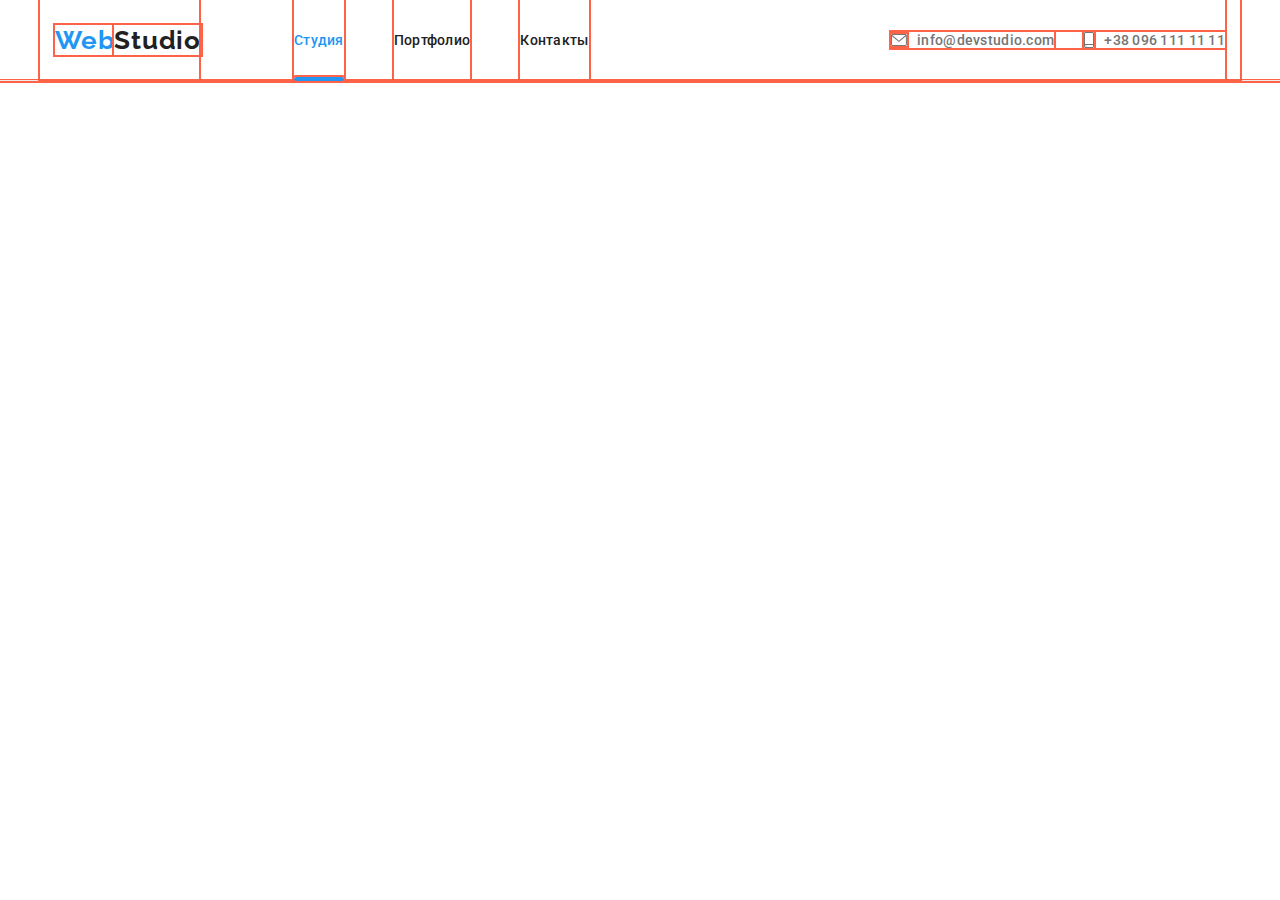
==== commit 434342f2: "added header" ====
--- a/index.html
+++ b/index.html
@@ -12,26 +12,28 @@
 <body class="page">
   
   <!-- Header -->
-  <!-- <header class="page-header">
+  <header class="page-header">
     <div class="container header-parts">
       
           <a href="./index.html" class="logo link">Web<span class="logo-header">Studio</span>
           </a>
-
-          <button type="button" class="menu-btn is-open" 
-          aria-ecpanded="false"
-          data-menu-button>
-
-            <svg width="40" height="40" aria-label="Mobile menu">
-              <use href="./images/svg/icons.svg#burger" class="open-btn"></use>
-              <use href="./images/svg/icons.svg#close" class="close-btn"></use>
+          
+          <button type="button" 
+            class="menu-btn is-open" 
+            aria-ecpanded="false"
+            aria-controls="burger-menu"
+            data-menu-button>
+
+            <svg width="40px" height="40px" aria-label="Mobile menu">
+              <use href="./images/svg/icons.svg#burger" class="close-btn"></use>
+              <use href="./images/svg/icons.svg#close" class="open-btn"></use>
             </svg>
-          </button> -->
-          <!-- Site-nav -->
-          <!-- <div class="burger-menu">
-          <nav class="page-header-nav">
+          </button>
+          
+      <div class="burger-menu" id="burger-menu" data-menu>
+        <nav class="page-header-nav">
+          
           <ul class="list site-nav">
-            
             <li class="site-nav-item">
               <a href="./index.html" class="link current">Студия</a>
             </li>
@@ -63,12 +65,12 @@
             </li>
           </ul>
         </address>
-      </div>
+    </div>
     </div>
   </header>
 
-  <main> -->
-    <!--Hero-->
+  <main>
+    <!-- Hero -->
     <!-- <section class="hero">
       <div class="hero-items">
       <h1 class="hero-title">Эффективные решения <br> для вашего бизнеса</h1>
@@ -76,8 +78,8 @@
       </div>
       </section> -->
 
-    <!--Advantages-->
-    <section class="section">
+    <!-- Advantages -->
+    <!-- <section class="section">
       <div class="container">
         <h2 class="section-title visually-hidden">Преимущества</h2>
         <ul class="advantages-list list">
@@ -102,10 +104,10 @@
           </li>
         </ul>
       </div>
-    </section>
+    </section> -->
 
     <!-- Features -->
-    <section class="features section">
+    <!-- <section class="features section">
       <div class="container">
         <h2 class="title">Чем мы занимаемся</h2>
           <ul class="features-list list">
@@ -132,10 +134,10 @@
             </li>
          </ul>
       </div>
-    </section>
-
-    <!--Our-team-->
-    <section class="section our-team">
+    </section> -->
+
+    <!-- Our-team -->
+    <!-- <section class="section our-team">
       <div class="container">
         
           <h2 class="title">Наша команда</h2>
@@ -299,10 +301,10 @@
               </li>
           </ul>
       </div>
-    </section>
-
-    <!--Clients-->
-    <section class="section clients">
+    </section> -->
+
+    <!-- Clients -->
+    <!-- <section class="section clients">
       <div class="container">
         <h2 class="title">Постоянные клиенты</h2>
 
@@ -357,11 +359,11 @@
           </li>
         </ul>
       </div>
-    </section>
+    </section> -->
   </main>
 
   <!--Footer-->
-  <footer class="section footer">
+  <!-- <footer class="section footer">
     <div class="container">
       <div class="footer-content">
         <div class="first-footer-column">
@@ -437,9 +439,10 @@
 
       </div>
     </div>
-  </footer>
+  </footer> -->
  
-  <div class="backdrop is-hidden" data-modal>
+  <!-- Backdrop -->
+  <!-- <div class="backdrop is-hidden" data-modal>
     <div class="modal-window-cover">
       <div class="modal">
       <button type="button" class="close-button" data-modal-close>
@@ -496,7 +499,8 @@
 
     </div>
   </div>
-</div>
+</div> -->
+ 
   <script src="./js/menu.js"></script>
   <script src="./js/modal.js"></script>
 </body>
--- a/css/main.min.css
+++ b/css/main.min.css
@@ -1,2 +1,2 @@
-.visually-hidden{position:absolute !important;clip:rect(1px 1px 1px 1px);clip:rect(1px, 1px, 1px, 1px);padding:0 !important;border:0 !important;height:1px !important;width:1px !important;overflow:hidden}:root{--primary-text-color: #212121;--secondary-text-color: #757575;--accent-color: #2196F3;--white-text-color: #ffffff;--secondary-bg-color: #F5F4FA;--third-bg-color: #2F303A;--media-color: #AFB1B8}html{box-sizing:border-box}*,*::before,*::after{box-sizing:inherit;outline:2px solid tomato}body{margin:0 auto;font-family:Roboto, sans-serif;color:var(--primary-text-color)}.link{text-decoration:none}.list{padding:0px;margin:0px;list-style:none}img{display:block}address{font-style:normal}.container{padding-left:15px;padding-right:15px;margin-left:auto;margin-right:auto}@media screen and (min-width: 480px){.container{width:480px}}@media screen and (min-width: 768px){.container{width:768px}}@media screen and (min-width: 1200px){.container{width:1200px}}.section{padding-top:60px;padding-bottom:60px}@media screen and (min-width: 1200px){.section{padding-top:94px;padding-bottom:94px}}.title{font-weight:700;font-size:28px;line-height:1.179;letter-spacing:0.03em;text-align:center;margin-top:0px;margin-bottom:30px}@media screen and (min-width: 1200px){.title{font-size:36px;line-height:1.167;margin-bottom:50px}}.logo{font-family:Raleway, sans-serif;font-weight:700;font-size:24px;line-height:1.167;letter-spacing:0.03em;color:var(--accent-color)}@media screen and (min-width: 768px){.logo{display:flex}}@media screen and (min-width: 1200px){.logo{font-size:26px;line-height:1.192}}.social-network,.social-link{display:flex;justify-content:center}.social-network-item:not(:last-child){margin-right:10px}.social-link{align-items:center;width:44px;height:44px;border-radius:50%;transition:background-color 250ms cubic-bezier(0.4, 0, 0.2, 1)}.social-link:focus,.social-link:hover{background-color:var(--accent-color)}.social-link:focus .network-icon,.social-link:hover .network-icon{fill:var(--white-text-color)}.network-icon{width:20px;height:20px;fill:var(--media-color)}.backdrop{position:fixed;left:0;right:0;top:0;bottom:0;width:100%;height:100%;opacity:1;background-color:rgba(0,0,0,0.2);transition:all 0.4s ease}.backdrop.is-hidden{opacity:0;visibility:hidden;transition-delay:0.4s}.backdrop.is-hidden .modal{transform:translateY(-100%) scale(0.3);transition-delay:0.1s;opacity:0}.modal-window-cover{position:absolute;display:flex;justify-content:center;overflow:hidden auto;padding-top:80px;left:0;right:0;top:0;bottom:0}.modal{position:relative;min-height:581px;max-width:528px;width:100%;opacity:1;margin:auto;padding-left:40px;padding-right:40px;padding-top:40px;background-color:var(--white-text-color);box-shadow:0px 1px 3px rgba(0,0,0,0.12),0px 1px 1px rgba(0,0,0,0.14),0px 2px 1px rgba(0,0,0,0.2);border-radius:4px;transform:scale(1);transition:all .3s linear}.modal .title{margin-bottom:12px;font-size:20px;line-height:1.15}.close-button{position:absolute;top:8px;right:8px;width:30px;height:30px;padding:3px;border:1px solid rgba(0,0,0,0.1);border-radius:50%;cursor:pointer;fill:#000000;background-color:var(--white-text-color)}.close-button:hover,.close-button:focus{fill:var(--accent-color)}.modal-form{display:flex;flex-direction:column}.modal-form-input{height:40px;padding-left:42px}.modal-form-comment{padding:12px 16px;min-height:120px;resize:none}.modal-form-massage{margin-bottom:20px}.modal-form-input,.modal-form-comment{width:100%;border:1px solid rgba(33,33,33,0.2);border-radius:4px}.modal-form-input:focus,.modal-form-input:hover,.modal-form-comment:focus,.modal-form-comment:hover{cursor:pointer;border-color:var(--accent-color);outline:none}.modal-form-field{position:relative;margin-bottom:10px}.modal-form-field:hover .modal-form-pick,.modal-form-field:focus .modal-form-pick{fill:var(--accent-color)}.modal-form-pick{position:absolute;top:0;left:0;margin:11px 12px}.modal-form-input:focus ~ .modal-form-pick{fill:var(--accent-color)}.modal-form-items-title{margin-bottom:4px;font-size:12px;line-height:1.17;letter-spacing:0.01em;color:var(--secondary-text-color)}.modal-form-label-check{display:flex;align-items:center;margin-bottom:30px}.modal-form-label-check::before{content:"";display:block;cursor:pointer;width:16px;height:15px;margin-right:7px;border:1px solid var(--primary-text-color);border-radius:2px}.modal-form-check:checked+.modal-form-label-check::before{border-color:var(--accent-color);background-image:url(../images/svg/icon-check.svg);background-size:contain;background-origin:border-box}.confirmation{font-size:14px;line-height:1.714;letter-spacing:0.03em;transition:transform 250ms linear;color:var(--secondary-text-color)}.confirmation-agreement{text-decoration:underline;color:var(--accent-color)}.access-button .button-primary{display:flex;justify-content:center;margin:0 auto}.page-header{position:relative;padding-top:10px;padding-bottom:10px;border-bottom:1px solid #ECECEC}.header-parts{display:flex}.hero{margin-left:auto;margin-right:auto;min-height:400px;background-image:linear-gradient(to right, rgba(47,48,58,0.4), rgba(47,48,58,0.4)),url(../images/header/header.jpg);background-color:var(--third-bg-color);background-repeat:no-repeat;background-position:center}@media screen and (min-width: 1200px){.hero{display:flex;max-width:1600px;min-height:600px}}.hero-items{max-width:726px;padding:0 15px;text-align:center;margin:auto}.hero-title{margin:0px;margin-bottom:30px;font-weight:900;font-size:26px;line-height:1.615;letter-spacing:0.06em;text-transform:uppercase;color:var(--white-text-color)}@media screen and (min-width: 1200px){.hero-title{font-size:44px;line-height:1.364}}.button-primary{display:inline-flex;border:1px solid transparent;border-radius:4px;padding:10px 32px;min-width:200px;font-weight:700;font-size:16px;line-height:1.875;letter-spacing:0.06em;cursor:pointer;color:var(--white-text-color);background-color:var(--accent-color);transition:all 250ms cubic-bezier(0.4, 0, 0.2, 1)}.button-primary:hover,.button-primary:focus{color:var(--primary-text-color);background-color:var(--secondary-bg-color)}.advantages-list{display:block}.advantages-list p{font-size:14px;line-height:1.714;letter-spacing:0.03em;margin:0px;padding:0px;color:var(--secondary-text-color)}@media screen and (min-width: 768px){.advantages-list{display:flex;flex-wrap:wrap}}.advantages-item::before{display:block;content:"";width:100%;height:120px;margin-bottom:30px;background-size:auto;background-repeat:no-repeat;background-position:center;background-color:var(--secondary-bg-color)}@media screen and (max-width: 1199px){.advantages-item:not(:last-child){margin-bottom:30px}}@media screen and (min-width: 768px){.advantages-item{width:calc((100% - 30px) / 2)}.advantages-item:nth-child(2n+1){margin-right:30px}}@media screen and (min-width: 768px){.advantages-item:nth-last-child(-n+2){margin-bottom:0}}@media screen and (min-width: 1200px){.advantages-item{width:calc((100% - 90px) / 4)}.advantages-item:not(:last-child){margin-right:30px}}.advantages-title{font-weight:700;font-size:14px;line-height:1.143;letter-spacing:0.03em;text-transform:uppercase;text-align:center;margin-top:0px;margin-bottom:10px;color:var(--primary-text-color)}@media screen and (min-width: 768px){.advantages-title{text-align:left}}.advantages-item:nth-child(1)::before{background-image:url(../images/advantages/antenna.svg)}.advantages-item:nth-child(2)::before{background-image:url(../images/advantages/clock.svg)}.advantages-item:nth-child(3)::before{background-image:url(../images/advantages/diagram.svg)}.advantages-item:nth-child(4)::before{background-image:url(../images/advantages/astronaut.svg)}.features{padding-top:0}@media screen and (max-width: 1199px){.features{display:none}}.features-list{display:flex}.features-item{position:relative}.features-item:not(:last-child){margin-right:30px}.features-item-title{margin:0 auto;font-weight:700;font-size:14px;line-height:1.143;letter-spacing:0.03em;text-align:center;text-transform:uppercase;color:var(--white-text-color)}.features-overlay{position:absolute;width:100%;min-height:70px;left:0;bottom:0;padding-top:27px;padding-bottom:27px;background-color:rgba(47,48,58,0.8)}.our-team{background-color:var(--secondary-bg-color)}.team-cards{text-align:center}.team-cards p{margin-bottom:16px;margin-top:0px;font-size:16px;line-height:1.188;letter-spacing:0.03em;color:var(--secondary-text-color)}.team-cards img{margin-bottom:30px}@media screen and (min-width: 768px){.team-cards{display:flex;flex-wrap:wrap}}.team-mamber{margin-bottom:10px;margin-top:0px;font-weight:500;font-size:16px;line-height:1.188;letter-spacing:0.03em}.social-network .social-network-item{margin-bottom:24px}@media screen and (min-width: 1200px){.social-network .social-network-item{margin-bottom:30px}}.team-cards-item{width:100%;box-shadow:0px 1px 3px rgba(0,0,0,0.12),0px 1px 1px rgba(0,0,0,0.14),0px 2px 1px rgba(0,0,0,0.2);border-radius:0px 0px 4px 4px;background-color:#FFFFFF}@media screen and (min-width: 768px){.team-cards-item{width:calc((100% - 30px) / 2)}.team-cards-item:nth-child(2n+1){margin-right:30px}.team-cards-item:nth-child(2n+1):nth-last-child(-n+2){margin-bottom:0}}@media screen and (max-width: 1199px){.team-cards-item:not(:last-child){margin-bottom:30px}}@media screen and (min-width: 1200px){.team-cards-item{width:calc((100% - 90px) / 4)}.team-cards-item:not(:last-child){margin-right:30px}}.clients-list{display:flex;flex-wrap:wrap;justify-content:center}.clients-link{display:flex;justify-content:center}@media screen and (min-width: 480px){.clients-link{width:210px}}@media screen and (min-width: 768px){.clients-link{width:226px}}@media screen and (min-width: 1200px){.clients-link{width:170px}}.clients-link{height:90px;border:1px solid var(--media-color);border-radius:4px;background-color:var(--white-text-color);transition:border-color 250ms cubic-bezier(0.4, 0, 0.2, 1)}.clients-link:hover,.clients-link:focus{background-color:var(--white-text-color)}.clients-link:hover .clients-icon,.clients-link:focus .clients-icon{fill:var(--accent-color)}.clients-icon{width:100%;height:90px;transition:fill 250ms cubic-bezier(0.4, 0, 0.2, 1);fill:var(--media-color)}.clients-item a:hover,.clients-item a:focus{border-color:var(--accent-color)}@media screen and (max-width: 767px){.clients-item:nth-child(odd){margin-right:30px}}@media screen and (min-width: 768px){.clients-item{margin-right:30px}.clients-item:nth-child(3n){margin-right:0px}}@media screen and (min-width: 1200px){.clients-item:not(:last-child){margin-right:30px}}.clients-item{margin-bottom:30px}@media screen and (max-width: 767px){.clients-item:nth-last-child(-n+2){margin-bottom:0}}@media screen and (min-width: 768px){.clients-item:nth-last-child(-n+3){margin-bottom:0px}}@media screen and (min-width: 1200px){.clients-item{margin-bottom:0}}.footer{margin:0 auto;background-color:var(--third-bg-color)}@media screen and (min-width: 1200px){.footer{padding-top:60px;padding-bottom:60px}}@media screen and (min-width: 768px){.footer-content{display:flex;flex-wrap:wrap;align-items:baseline;justify-content:space-around}}.logo-footer{color:var(--white-text-color)}.first-footer-column{text-align:center}@media screen and (min-width: 1200px){.first-footer-column{margin-right:70px}}.footer-address{margin-top:20px}.footer-address p,.footer-address .contacts{margin:0;font-size:14px;line-height:1.714;letter-spacing:0.03em;color:var(--white-text-color)}.footer-address .contacts{color:rgba(255,255,255,0.6)}.footer-address .contacts:hover,.footer-address .contacts:focus{color:var(--accent-color)}.footer-address-item:not(:last-child){margin-bottom:9px}.second-footer-column p{font-weight:700;font-size:14px;line-height:1.143;letter-spacing:0.03em;text-transform:uppercase;margin-top:0;margin-bottom:20px;color:var(--white-text-color)}@media screen and (max-width: 1199px){.second-footer-column p{text-align:center}}@media screen and (min-width: 1200px){.second-footer-column p{text-align:left}}@media screen and (max-width: 767px){.second-footer-column{margin-top:60px}}.second-footer-column .social-link{background-color:rgba(255,255,255,0.1)}.second-footer-column .network-icon{fill:var(--white-text-color)}.footer-media .social-link:hover,.footer-media .social-link:focus{background-color:var(--accent-color)}.second-footer-column .social-network-item{margin-bottom:0}@media screen and (max-width: 1199px){.third-footer-column{padding-top:60px}}.third-footer-column p{font-weight:700;font-size:14px;line-height:1.143;letter-spacing:0.03em;text-align:center;text-transform:uppercase;margin-top:0;margin-bottom:20px;color:var(--white-text-color)}@media screen and (min-width: 1200px){.third-footer-column p{text-align:left}}@media screen and (min-width: 1200px){.third-footer-column{margin-left:93px}}.footer-form-subscription{text-align:center}@media screen and (min-width: 1200px){.footer-form-subscription{display:flex;justify-content:center;align-items:flex-end}}.subscription-input{width:358px;height:50px;padding:15px 0 15px 16px;border:1px solid rgba(255,255,255,0.3);border-radius:4px;background-color:var(--third-bg-color);color:var(--white-text-color);font-size:16px;line-height:1.25;letter-spacing:0.03em}@media screen and (min-width: 1200px){.subscription-input{margin-right:12px}}@media screen and (max-width: 1199px){.subscription-input{width:100%}}.subscription-input::placeholder{color:rgba(255,255,255,0.6)}.subscription-button{width:200px;height:50px;padding-top:10px;padding-bottom:10px;margin-top:20px;border:1px solid transparent;color:var(--white-text-color);background-color:var(--accent-color);transition:all 250ms cubic-bezier(0.4, 0, 0.2, 1);font-weight:700;font-size:16px;line-height:1.87;letter-spacing:0.06em;border-radius:4px}.subscription-button:hover,.subscription-button:focus{color:var(--primary-text-color);background-color:var(--secondary-bg-color);fill:var(--accent-color)}.subscription-button:hover .form-subscription-icon,.subscription-button:focus .form-subscription-icon{fill:var(--accent-color)}@media screen and (min-width: 1200px){.subscription-button{margin-top:0}}.form-button-inside{display:flex;justify-content:center;align-items:center;cursor:pointer}.form-subscription-icon{margin-left:10px;fill:var(--white-text-color)}
+.visually-hidden{position:absolute !important;clip:rect(1px 1px 1px 1px);clip:rect(1px, 1px, 1px, 1px);padding:0 !important;border:0 !important;height:1px !important;width:1px !important;overflow:hidden}:root{--primary-text-color: #212121;--secondary-text-color: #757575;--accent-color: #2196F3;--white-text-color: #ffffff;--secondary-bg-color: #F5F4FA;--third-bg-color: #2F303A;--media-color: #AFB1B8}html{box-sizing:border-box}*,*::before,*::after{box-sizing:inherit;outline:2px solid tomato}body{margin:0 auto;font-family:Roboto, sans-serif;color:var(--primary-text-color)}.link{text-decoration:none}.list{padding:0px;margin:0px;list-style:none}img{display:block}address{font-style:normal}.container{padding-left:15px;padding-right:15px;margin-left:auto;margin-right:auto}@media screen and (min-width: 480px){.container{width:480px}}@media screen and (min-width: 768px){.container{width:768px}}@media screen and (min-width: 1200px){.container{width:1200px}}.section{padding-top:60px;padding-bottom:60px}@media screen and (min-width: 1200px){.section{padding-top:94px;padding-bottom:94px}}.title{font-weight:700;font-size:28px;line-height:1.179;letter-spacing:0.03em;text-align:center;margin-top:0px;margin-bottom:30px}@media screen and (min-width: 1200px){.title{font-size:36px;line-height:1.167;margin-bottom:50px}}.logo{font-family:Raleway, sans-serif;font-weight:700;font-size:24px;line-height:1.167;letter-spacing:0.03em;color:var(--accent-color)}@media screen and (min-width: 768px){.logo{display:flex}}@media screen and (min-width: 1200px){.logo{font-size:26px;line-height:1.192}}.social-network,.social-link{display:flex;justify-content:center}.social-network-item:not(:last-child){margin-right:10px}.social-link{align-items:center;width:44px;height:44px;border-radius:50%;transition:background-color 250ms cubic-bezier(0.4, 0, 0.2, 1)}.social-link:focus,.social-link:hover{background-color:var(--accent-color)}.social-link:focus .network-icon,.social-link:hover .network-icon{fill:var(--white-text-color)}.network-icon{width:20px;height:20px;fill:var(--media-color)}.backdrop{position:fixed;left:0;right:0;top:0;bottom:0;overflow-y:scroll;width:100%;height:100%;opacity:1;background-color:rgba(0,0,0,0.2);transition:all 0.4s ease}.backdrop.is-hidden{opacity:0;visibility:hidden;transition-delay:0.4s}.backdrop.is-hidden .modal{transform:translateY(-100%) scale(0.3);transition-delay:0.1s;opacity:0}@media screen and (min-width: 480px){.backdrop{padding:93px 15px}}@media screen and (min-width: 768px){.backdrop{padding:208px 159px}}@media screen and (min-width: 1199px){.backdrop{padding-top:221px}}.modal-window-cover{position:absolute;display:flex;justify-content:center;left:0;right:0;top:0;bottom:0}.modal{position:relative;min-height:581px;max-width:528px;width:100%;opacity:1;margin:auto;padding-left:40px;padding-right:40px;padding-top:40px;background-color:var(--white-text-color);box-shadow:0px 1px 3px rgba(0,0,0,0.12),0px 1px 1px rgba(0,0,0,0.14),0px 2px 1px rgba(0,0,0,0.2);border-radius:4px;transform:scale(1);transition:all .3s linear}.modal .title{margin-bottom:12px;font-size:20px;line-height:1.15}@media screen and (max-width: 1199px){.modal .title{line-height:1.5}}@media screen and (max-width: 1199px){.modal{max-width:450px;min-height:609px}}.close-button{position:absolute;top:8px;right:8px;width:30px;height:30px;padding:3px;border:1px solid rgba(0,0,0,0.1);border-radius:50%;cursor:pointer;fill:#000000;background-color:var(--white-text-color)}.close-button:hover,.close-button:focus{fill:var(--accent-color)}.modal-form{display:flex;flex-direction:column}.modal-form-input{height:40px;padding-left:42px}.modal-form-comment{padding:12px 16px;min-height:120px;resize:none}.modal-form-massage{margin-bottom:20px}.modal-form-input,.modal-form-comment{width:100%;border:1px solid rgba(33,33,33,0.2);border-radius:4px}.modal-form-input:focus,.modal-form-input:hover,.modal-form-comment:focus,.modal-form-comment:hover{cursor:pointer;border-color:var(--accent-color);outline:none}.modal-form-field{position:relative;margin-bottom:10px}.modal-form-field:hover .modal-form-pick,.modal-form-field:focus .modal-form-pick{fill:var(--accent-color)}.modal-form-pick{position:absolute;top:0;left:0;margin:11px 12px}.modal-form-input:focus ~ .modal-form-pick{fill:var(--accent-color)}.modal-form-items-title{margin-bottom:4px;font-size:12px;line-height:1.17;letter-spacing:0.01em;color:var(--secondary-text-color)}.modal-form-label-check{display:flex;align-items:center;margin-bottom:30px}.modal-form-label-check::before{content:"";display:block;cursor:pointer;width:16px;height:15px;margin-right:7px;border:1px solid var(--primary-text-color);border-radius:2px}.modal-form-check:checked+.modal-form-label-check::before{border-color:var(--accent-color);background-image:url(../images/svg/icon-check.svg);background-size:contain;background-origin:border-box}.confirmation{font-size:14px;line-height:1.714;letter-spacing:0.03em;transition:transform 250ms linear;color:var(--secondary-text-color)}@media screen and (max-width: 1199px){.confirmation{font-size:12px;line-height:1.167}}.confirmation-agreement{text-decoration:underline;color:var(--accent-color)}.access-button .button-primary{display:flex;justify-content:center;margin:0 auto}.menu-btn{display:inline-flex;border:none;background-color:transparent;width:40px;height:40px}.menu-btn .close-btn{display:none}@media screen and (min-width: 768px){.menu-btn{display:none}}.menu-btn.is-open .open-btn{display:none}.menu-btn.is-open .close-btn{display:block}@media screen and (max-width: 767px){.burger-menu{display:none;position:absolute;top:100%;left:0;width:100%;padding-top:60px;padding-bottom:60px}.burger-menu.is-open{display:block}}@media screen and (min-width: 768px){.burger-menu{display:flex;flex-grow:1;align-items:center}}.page-header{position:relative;border-bottom:1px solid #ECECEC}.header-parts{display:flex;align-items:center;justify-content:space-between;min-height:80px}.page-header-nav{display:flex;align-items:center}.logo-header{color:var(--primary-text-color)}.site-nav{display:flex;margin:0px;font-weight:500;font-size:14px;line-height:1.143;letter-spacing:0.02em}.site-nav .link{display:block;position:relative;padding-top:32px;padding-bottom:32px;width:max-content;transition:color 250ms cubic-bezier(0.4, 0, 0.2, 1);color:var(--primary-text-color)}.site-nav .link:hover,.site-nav .link:focus,.site-nav .link.current{color:var(--accent-color)}@media screen and (max-width: 767px){.site-nav{font-size:18px;line-height:1.167}}@media screen and (min-width: 768px){.site-nav{margin-left:88px}}@media screen and (min-width: 1200px){.site-nav{margin-left:93px}}.site-nav .link:hover::after,.site-nav .link:focus::after,.site-nav .link.current::after{opacity:1}.site-nav-item .link::after{display:block;position:absolute;content:"";opacity:0;margin:0 auto;margin-top:29px;width:100%;height:4px;transition:opacity 250ms cubic-bezier(0.4, 0, 0.2, 1);background:#2196F3;border-radius:2px}@media screen and (max-width: 767px){.site-nav-item:not(:last-child){margin-bottom:40px;margin-right:0}}@media screen and (min-width: 767px){.site-nav-item:not(:last-child){margin-bottom:0;margin-right:50px}}.contacts{align-items:center;display:flex;transition:color 250ms cubic-bezier(0.4, 0, 0.2, 1)}.header-address{margin-left:auto}@media screen and (min-width: 1200px){.header-address-list{display:flex}}@media screen and (min-width: 480px){.header-address-item:not(:last-child){margin-bottom:16px}}@media screen and (min-width: 768px){.header-address-item:not(:last-child){margin-bottom:10px}}@media screen and (min-width: 1200px){.header-address-item:not(:last-child){margin-right:30px;margin-bottom:0}}.header-address .contacts{font-weight:500;letter-spacing:0.02em;color:var(--secondary-text-color)}.header-address .contacts:hover,.header-address .contacts:focus{color:var(--accent-color)}@media screen and (min-width: 480px){.header-address .contacts{font-size:18px;line-height:1.167}}@media screen and (min-width: 768px){.header-address .contacts{font-size:12px}}@media screen and (min-width: 1200px){.header-address .contacts{font-size:14px;line-height:1.143}}.contact-pick{margin-right:10px;transition:fill 250ms cubic-bezier(0.4, 0, 0.2, 1);fill:var(--secondary-text-color)}.contacts:hover .contact-pick,.contacts:focus .contact-pick{fill:var(--accent-color)}.hero{margin-left:auto;margin-right:auto;min-height:400px;background-image:linear-gradient(to right, rgba(47,48,58,0.4), rgba(47,48,58,0.4)),url(../images/header/header.jpg);background-color:var(--third-bg-color);background-repeat:no-repeat;background-position:center}@media screen and (min-width: 1200px){.hero{display:flex;max-width:1600px;min-height:600px}}.hero-items{max-width:726px;padding:0 15px;text-align:center;margin:auto}.hero-title{margin:0px;margin-bottom:30px;font-weight:900;font-size:26px;line-height:1.615;letter-spacing:0.06em;text-transform:uppercase;color:var(--white-text-color)}@media screen and (min-width: 1200px){.hero-title{font-size:44px;line-height:1.364}}.button-primary{display:inline-flex;border:1px solid transparent;border-radius:4px;padding:10px 32px;min-width:200px;font-weight:700;font-size:16px;line-height:1.875;letter-spacing:0.06em;cursor:pointer;color:var(--white-text-color);background-color:var(--accent-color);transition:all 250ms cubic-bezier(0.4, 0, 0.2, 1)}.button-primary:hover,.button-primary:focus{color:var(--primary-text-color);background-color:var(--secondary-bg-color)}.advantages-list{display:block}.advantages-list p{font-size:14px;line-height:1.714;letter-spacing:0.03em;margin:0px;padding:0px;color:var(--secondary-text-color)}@media screen and (min-width: 768px){.advantages-list{display:flex;flex-wrap:wrap}}.advantages-item::before{display:block;content:"";width:100%;height:120px;margin-bottom:30px;background-size:auto;background-repeat:no-repeat;background-position:center;background-color:var(--secondary-bg-color)}@media screen and (max-width: 1199px){.advantages-item:not(:last-child){margin-bottom:30px}}@media screen and (min-width: 768px){.advantages-item{width:calc((100% - 30px) / 2)}.advantages-item:nth-child(2n+1){margin-right:30px}}@media screen and (min-width: 768px){.advantages-item:nth-last-child(-n+2){margin-bottom:0}}@media screen and (min-width: 1200px){.advantages-item{width:calc((100% - 90px) / 4)}.advantages-item:not(:last-child){margin-right:30px}}.advantages-title{font-weight:700;font-size:14px;line-height:1.143;letter-spacing:0.03em;text-transform:uppercase;text-align:center;margin-top:0px;margin-bottom:10px;color:var(--primary-text-color)}@media screen and (min-width: 768px){.advantages-title{text-align:left}}.advantages-item:nth-child(1)::before{background-image:url(../images/advantages/antenna.svg)}.advantages-item:nth-child(2)::before{background-image:url(../images/advantages/clock.svg)}.advantages-item:nth-child(3)::before{background-image:url(../images/advantages/diagram.svg)}.advantages-item:nth-child(4)::before{background-image:url(../images/advantages/astronaut.svg)}.features{padding-top:0}@media screen and (max-width: 1199px){.features{display:none}}.features-list{display:flex}.features-item{position:relative}.features-item:not(:last-child){margin-right:30px}.features-item-title{margin:0 auto;font-weight:700;font-size:14px;line-height:1.143;letter-spacing:0.03em;text-align:center;text-transform:uppercase;color:var(--white-text-color)}.features-overlay{position:absolute;width:100%;min-height:70px;left:0;bottom:0;padding-top:27px;padding-bottom:27px;background-color:rgba(47,48,58,0.8)}.our-team{background-color:var(--secondary-bg-color)}.team-cards{text-align:center}.team-cards p{margin-bottom:16px;margin-top:0px;font-size:16px;line-height:1.188;letter-spacing:0.03em;color:var(--secondary-text-color)}.team-cards img{margin-bottom:30px}@media screen and (min-width: 768px){.team-cards{display:flex;flex-wrap:wrap}}.team-mamber{margin-bottom:10px;margin-top:0px;font-weight:500;font-size:16px;line-height:1.188;letter-spacing:0.03em}.social-network .social-network-item{margin-bottom:24px}@media screen and (min-width: 1200px){.social-network .social-network-item{margin-bottom:30px}}.team-cards-item{width:100%;box-shadow:0px 1px 3px rgba(0,0,0,0.12),0px 1px 1px rgba(0,0,0,0.14),0px 2px 1px rgba(0,0,0,0.2);border-radius:0px 0px 4px 4px;background-color:#FFFFFF}@media screen and (min-width: 768px){.team-cards-item{width:calc((100% - 30px) / 2)}.team-cards-item:nth-child(2n+1){margin-right:30px}.team-cards-item:nth-child(2n+1):nth-last-child(-n+2){margin-bottom:0}}@media screen and (max-width: 1199px){.team-cards-item:not(:last-child){margin-bottom:30px}}@media screen and (min-width: 1200px){.team-cards-item{width:calc((100% - 90px) / 4)}.team-cards-item:not(:last-child){margin-right:30px}}.clients-list{display:flex;flex-wrap:wrap;justify-content:center}.clients-link{display:flex;justify-content:center}@media screen and (min-width: 480px){.clients-link{width:210px}}@media screen and (min-width: 768px){.clients-link{width:226px}}@media screen and (min-width: 1200px){.clients-link{width:170px}}.clients-link{height:90px;border:1px solid var(--media-color);border-radius:4px;background-color:var(--white-text-color);transition:border-color 250ms cubic-bezier(0.4, 0, 0.2, 1)}.clients-link:hover,.clients-link:focus{background-color:var(--white-text-color)}.clients-link:hover .clients-icon,.clients-link:focus .clients-icon{fill:var(--accent-color)}.clients-icon{width:100%;height:90px;transition:fill 250ms cubic-bezier(0.4, 0, 0.2, 1);fill:var(--media-color)}.clients-item a:hover,.clients-item a:focus{border-color:var(--accent-color)}@media screen and (max-width: 767px){.clients-item:nth-child(odd){margin-right:30px}}@media screen and (min-width: 768px){.clients-item{margin-right:30px}.clients-item:nth-child(3n){margin-right:0px}}@media screen and (min-width: 1200px){.clients-item:not(:last-child){margin-right:30px}}.clients-item{margin-bottom:30px}@media screen and (max-width: 767px){.clients-item:nth-last-child(-n+2){margin-bottom:0}}@media screen and (min-width: 768px){.clients-item:nth-last-child(-n+3){margin-bottom:0px}}@media screen and (min-width: 1200px){.clients-item{margin-bottom:0}}.footer{margin:0 auto;background-color:var(--third-bg-color)}@media screen and (min-width: 1200px){.footer{padding-top:60px;padding-bottom:60px}}@media screen and (min-width: 768px){.footer-content{display:flex;flex-wrap:wrap;align-items:baseline;justify-content:space-around}}.logo-footer{color:var(--white-text-color)}.first-footer-column{text-align:center}@media screen and (min-width: 1200px){.first-footer-column{margin-right:70px}}.footer-address{margin-top:20px}.footer-address p,.footer-address .contacts{margin:0;font-size:14px;line-height:1.714;letter-spacing:0.03em;color:var(--white-text-color)}.footer-address .contacts{color:rgba(255,255,255,0.6)}.footer-address .contacts:hover,.footer-address .contacts:focus{color:var(--accent-color)}.footer-address-item:not(:last-child){margin-bottom:9px}.second-footer-column p{font-weight:700;font-size:14px;line-height:1.143;letter-spacing:0.03em;text-transform:uppercase;margin-top:0;margin-bottom:20px;color:var(--white-text-color)}@media screen and (max-width: 1199px){.second-footer-column p{text-align:center}}@media screen and (min-width: 1200px){.second-footer-column p{text-align:left}}@media screen and (max-width: 767px){.second-footer-column{margin-top:60px}}.second-footer-column .social-link{background-color:rgba(255,255,255,0.1)}.second-footer-column .network-icon{fill:var(--white-text-color)}.footer-media .social-link:hover,.footer-media .social-link:focus{background-color:var(--accent-color)}.second-footer-column .social-network-item{margin-bottom:0}@media screen and (max-width: 1199px){.third-footer-column{padding-top:60px}}.third-footer-column p{font-weight:700;font-size:14px;line-height:1.143;letter-spacing:0.03em;text-align:center;text-transform:uppercase;margin-top:0;margin-bottom:20px;color:var(--white-text-color)}@media screen and (min-width: 1200px){.third-footer-column p{text-align:left}}@media screen and (min-width: 1200px){.third-footer-column{margin-left:93px}}.footer-form-subscription{text-align:center}@media screen and (min-width: 1200px){.footer-form-subscription{display:flex;justify-content:center;align-items:flex-end}}.subscription-input{width:358px;height:50px;padding:15px 0 15px 16px;border:1px solid rgba(255,255,255,0.3);border-radius:4px;background-color:var(--third-bg-color);color:var(--white-text-color);font-size:16px;line-height:1.25;letter-spacing:0.03em}@media screen and (min-width: 1200px){.subscription-input{margin-right:12px}}@media screen and (max-width: 1199px){.subscription-input{width:100%}}.subscription-input::placeholder{color:rgba(255,255,255,0.6)}.subscription-button{width:200px;height:50px;padding-top:10px;padding-bottom:10px;margin-top:20px;border:1px solid transparent;color:var(--white-text-color);background-color:var(--accent-color);transition:all 250ms cubic-bezier(0.4, 0, 0.2, 1);font-weight:700;font-size:16px;line-height:1.87;letter-spacing:0.06em;border-radius:4px}.subscription-button:hover,.subscription-button:focus{color:var(--primary-text-color);background-color:var(--secondary-bg-color);fill:var(--accent-color)}.subscription-button:hover .form-subscription-icon,.subscription-button:focus .form-subscription-icon{fill:var(--accent-color)}@media screen and (min-width: 1200px){.subscription-button{margin-top:0}}.form-button-inside{display:flex;justify-content:center;align-items:center;cursor:pointer}.form-subscription-icon{margin-left:10px;fill:var(--white-text-color)}
 /*# sourceMappingURL=main.min.css.map */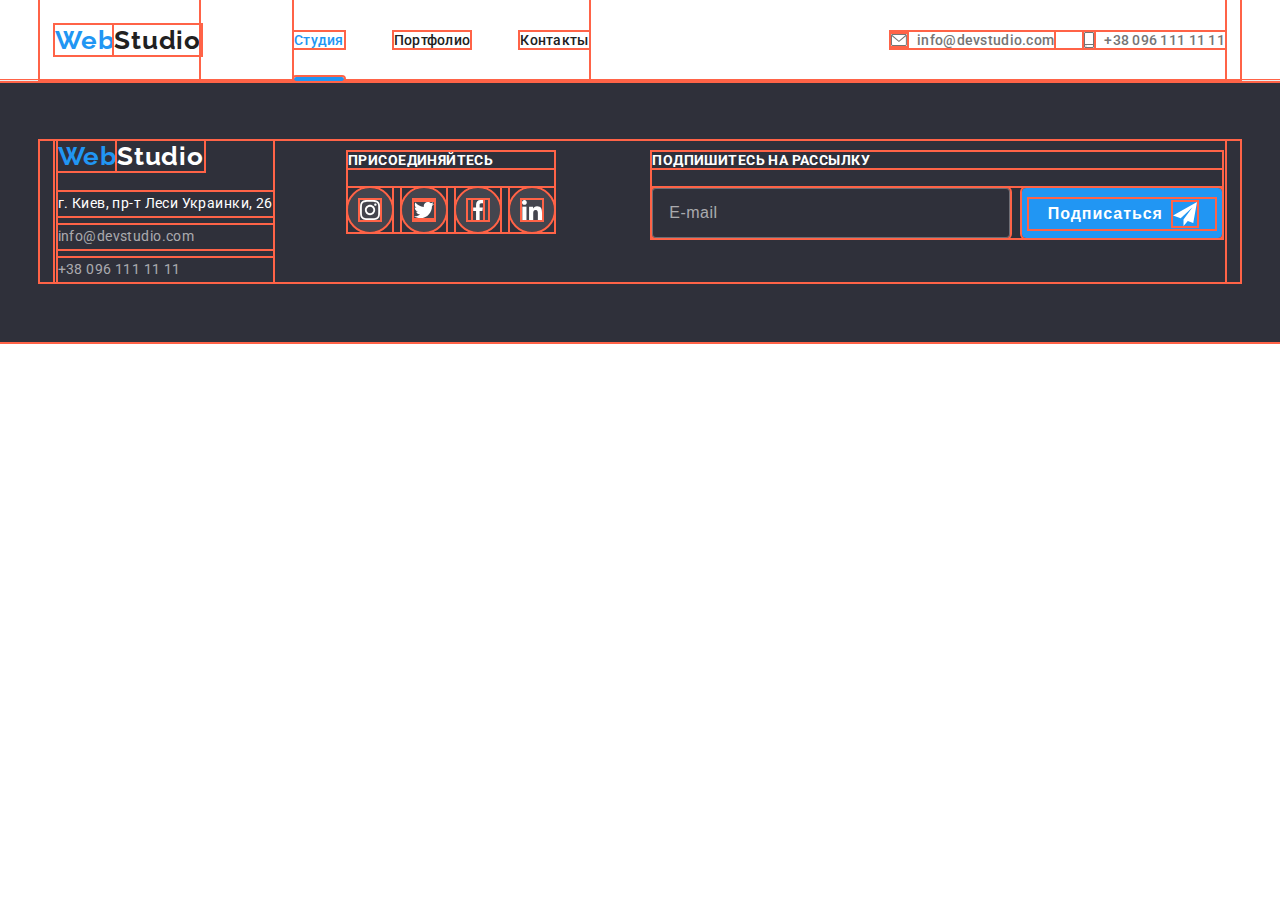
==== commit 82f67e5f: "finished index" ====
--- a/index.html
+++ b/index.html
@@ -363,7 +363,7 @@
   </main>
 
   <!--Footer-->
-  <!-- <footer class="section footer">
+  <footer class="section footer">
     <div class="container">
       <div class="footer-content">
         <div class="first-footer-column">
@@ -439,10 +439,10 @@
 
       </div>
     </div>
-  </footer> -->
+  </footer>
  
   <!-- Backdrop -->
-  <!-- <div class="backdrop is-hidden" data-modal>
+  <div class="backdrop is-hidden" data-modal>
     <div class="modal-window-cover">
       <div class="modal">
       <button type="button" class="close-button" data-modal-close>
@@ -499,7 +499,7 @@
 
     </div>
   </div>
-</div> -->
+</div>
  
   <script src="./js/menu.js"></script>
   <script src="./js/modal.js"></script>
--- a/css/main.min.css
+++ b/css/main.min.css
@@ -1,2 +1,2 @@
-.visually-hidden{position:absolute !important;clip:rect(1px 1px 1px 1px);clip:rect(1px, 1px, 1px, 1px);padding:0 !important;border:0 !important;height:1px !important;width:1px !important;overflow:hidden}:root{--primary-text-color: #212121;--secondary-text-color: #757575;--accent-color: #2196F3;--white-text-color: #ffffff;--secondary-bg-color: #F5F4FA;--third-bg-color: #2F303A;--media-color: #AFB1B8}html{box-sizing:border-box}*,*::before,*::after{box-sizing:inherit;outline:2px solid tomato}body{margin:0 auto;font-family:Roboto, sans-serif;color:var(--primary-text-color)}.link{text-decoration:none}.list{padding:0px;margin:0px;list-style:none}img{display:block}address{font-style:normal}.container{padding-left:15px;padding-right:15px;margin-left:auto;margin-right:auto}@media screen and (min-width: 480px){.container{width:480px}}@media screen and (min-width: 768px){.container{width:768px}}@media screen and (min-width: 1200px){.container{width:1200px}}.section{padding-top:60px;padding-bottom:60px}@media screen and (min-width: 1200px){.section{padding-top:94px;padding-bottom:94px}}.title{font-weight:700;font-size:28px;line-height:1.179;letter-spacing:0.03em;text-align:center;margin-top:0px;margin-bottom:30px}@media screen and (min-width: 1200px){.title{font-size:36px;line-height:1.167;margin-bottom:50px}}.logo{font-family:Raleway, sans-serif;font-weight:700;font-size:24px;line-height:1.167;letter-spacing:0.03em;color:var(--accent-color)}@media screen and (min-width: 768px){.logo{display:flex}}@media screen and (min-width: 1200px){.logo{font-size:26px;line-height:1.192}}.social-network,.social-link{display:flex;justify-content:center}.social-network-item:not(:last-child){margin-right:10px}.social-link{align-items:center;width:44px;height:44px;border-radius:50%;transition:background-color 250ms cubic-bezier(0.4, 0, 0.2, 1)}.social-link:focus,.social-link:hover{background-color:var(--accent-color)}.social-link:focus .network-icon,.social-link:hover .network-icon{fill:var(--white-text-color)}.network-icon{width:20px;height:20px;fill:var(--media-color)}.backdrop{position:fixed;left:0;right:0;top:0;bottom:0;overflow-y:scroll;width:100%;height:100%;opacity:1;background-color:rgba(0,0,0,0.2);transition:all 0.4s ease}.backdrop.is-hidden{opacity:0;visibility:hidden;transition-delay:0.4s}.backdrop.is-hidden .modal{transform:translateY(-100%) scale(0.3);transition-delay:0.1s;opacity:0}@media screen and (min-width: 480px){.backdrop{padding:93px 15px}}@media screen and (min-width: 768px){.backdrop{padding:208px 159px}}@media screen and (min-width: 1199px){.backdrop{padding-top:221px}}.modal-window-cover{position:absolute;display:flex;justify-content:center;left:0;right:0;top:0;bottom:0}.modal{position:relative;min-height:581px;max-width:528px;width:100%;opacity:1;margin:auto;padding-left:40px;padding-right:40px;padding-top:40px;background-color:var(--white-text-color);box-shadow:0px 1px 3px rgba(0,0,0,0.12),0px 1px 1px rgba(0,0,0,0.14),0px 2px 1px rgba(0,0,0,0.2);border-radius:4px;transform:scale(1);transition:all .3s linear}.modal .title{margin-bottom:12px;font-size:20px;line-height:1.15}@media screen and (max-width: 1199px){.modal .title{line-height:1.5}}@media screen and (max-width: 1199px){.modal{max-width:450px;min-height:609px}}.close-button{position:absolute;top:8px;right:8px;width:30px;height:30px;padding:3px;border:1px solid rgba(0,0,0,0.1);border-radius:50%;cursor:pointer;fill:#000000;background-color:var(--white-text-color)}.close-button:hover,.close-button:focus{fill:var(--accent-color)}.modal-form{display:flex;flex-direction:column}.modal-form-input{height:40px;padding-left:42px}.modal-form-comment{padding:12px 16px;min-height:120px;resize:none}.modal-form-massage{margin-bottom:20px}.modal-form-input,.modal-form-comment{width:100%;border:1px solid rgba(33,33,33,0.2);border-radius:4px}.modal-form-input:focus,.modal-form-input:hover,.modal-form-comment:focus,.modal-form-comment:hover{cursor:pointer;border-color:var(--accent-color);outline:none}.modal-form-field{position:relative;margin-bottom:10px}.modal-form-field:hover .modal-form-pick,.modal-form-field:focus .modal-form-pick{fill:var(--accent-color)}.modal-form-pick{position:absolute;top:0;left:0;margin:11px 12px}.modal-form-input:focus ~ .modal-form-pick{fill:var(--accent-color)}.modal-form-items-title{margin-bottom:4px;font-size:12px;line-height:1.17;letter-spacing:0.01em;color:var(--secondary-text-color)}.modal-form-label-check{display:flex;align-items:center;margin-bottom:30px}.modal-form-label-check::before{content:"";display:block;cursor:pointer;width:16px;height:15px;margin-right:7px;border:1px solid var(--primary-text-color);border-radius:2px}.modal-form-check:checked+.modal-form-label-check::before{border-color:var(--accent-color);background-image:url(../images/svg/icon-check.svg);background-size:contain;background-origin:border-box}.confirmation{font-size:14px;line-height:1.714;letter-spacing:0.03em;transition:transform 250ms linear;color:var(--secondary-text-color)}@media screen and (max-width: 1199px){.confirmation{font-size:12px;line-height:1.167}}.confirmation-agreement{text-decoration:underline;color:var(--accent-color)}.access-button .button-primary{display:flex;justify-content:center;margin:0 auto}.menu-btn{display:inline-flex;border:none;background-color:transparent;width:40px;height:40px}.menu-btn .close-btn{display:none}@media screen and (min-width: 768px){.menu-btn{display:none}}.menu-btn.is-open .open-btn{display:none}.menu-btn.is-open .close-btn{display:block}@media screen and (max-width: 767px){.burger-menu{display:none;position:absolute;top:100%;left:0;width:100%;padding-top:60px;padding-bottom:60px}.burger-menu.is-open{display:block}}@media screen and (min-width: 768px){.burger-menu{display:flex;flex-grow:1;align-items:center}}.page-header{position:relative;border-bottom:1px solid #ECECEC}.header-parts{display:flex;align-items:center;justify-content:space-between;min-height:80px}.page-header-nav{display:flex;align-items:center}.logo-header{color:var(--primary-text-color)}.site-nav{display:flex;margin:0px;font-weight:500;font-size:14px;line-height:1.143;letter-spacing:0.02em}.site-nav .link{display:block;position:relative;padding-top:32px;padding-bottom:32px;width:max-content;transition:color 250ms cubic-bezier(0.4, 0, 0.2, 1);color:var(--primary-text-color)}.site-nav .link:hover,.site-nav .link:focus,.site-nav .link.current{color:var(--accent-color)}@media screen and (max-width: 767px){.site-nav{font-size:18px;line-height:1.167}}@media screen and (min-width: 768px){.site-nav{margin-left:88px}}@media screen and (min-width: 1200px){.site-nav{margin-left:93px}}.site-nav .link:hover::after,.site-nav .link:focus::after,.site-nav .link.current::after{opacity:1}.site-nav-item .link::after{display:block;position:absolute;content:"";opacity:0;margin:0 auto;margin-top:29px;width:100%;height:4px;transition:opacity 250ms cubic-bezier(0.4, 0, 0.2, 1);background:#2196F3;border-radius:2px}@media screen and (max-width: 767px){.site-nav-item:not(:last-child){margin-bottom:40px;margin-right:0}}@media screen and (min-width: 767px){.site-nav-item:not(:last-child){margin-bottom:0;margin-right:50px}}.contacts{align-items:center;display:flex;transition:color 250ms cubic-bezier(0.4, 0, 0.2, 1)}.header-address{margin-left:auto}@media screen and (min-width: 1200px){.header-address-list{display:flex}}@media screen and (min-width: 480px){.header-address-item:not(:last-child){margin-bottom:16px}}@media screen and (min-width: 768px){.header-address-item:not(:last-child){margin-bottom:10px}}@media screen and (min-width: 1200px){.header-address-item:not(:last-child){margin-right:30px;margin-bottom:0}}.header-address .contacts{font-weight:500;letter-spacing:0.02em;color:var(--secondary-text-color)}.header-address .contacts:hover,.header-address .contacts:focus{color:var(--accent-color)}@media screen and (min-width: 480px){.header-address .contacts{font-size:18px;line-height:1.167}}@media screen and (min-width: 768px){.header-address .contacts{font-size:12px}}@media screen and (min-width: 1200px){.header-address .contacts{font-size:14px;line-height:1.143}}.contact-pick{margin-right:10px;transition:fill 250ms cubic-bezier(0.4, 0, 0.2, 1);fill:var(--secondary-text-color)}.contacts:hover .contact-pick,.contacts:focus .contact-pick{fill:var(--accent-color)}.hero{margin-left:auto;margin-right:auto;min-height:400px;background-image:linear-gradient(to right, rgba(47,48,58,0.4), rgba(47,48,58,0.4)),url(../images/header/header.jpg);background-color:var(--third-bg-color);background-repeat:no-repeat;background-position:center}@media screen and (min-width: 1200px){.hero{display:flex;max-width:1600px;min-height:600px}}.hero-items{max-width:726px;padding:0 15px;text-align:center;margin:auto}.hero-title{margin:0px;margin-bottom:30px;font-weight:900;font-size:26px;line-height:1.615;letter-spacing:0.06em;text-transform:uppercase;color:var(--white-text-color)}@media screen and (min-width: 1200px){.hero-title{font-size:44px;line-height:1.364}}.button-primary{display:inline-flex;border:1px solid transparent;border-radius:4px;padding:10px 32px;min-width:200px;font-weight:700;font-size:16px;line-height:1.875;letter-spacing:0.06em;cursor:pointer;color:var(--white-text-color);background-color:var(--accent-color);transition:all 250ms cubic-bezier(0.4, 0, 0.2, 1)}.button-primary:hover,.button-primary:focus{color:var(--primary-text-color);background-color:var(--secondary-bg-color)}.advantages-list{display:block}.advantages-list p{font-size:14px;line-height:1.714;letter-spacing:0.03em;margin:0px;padding:0px;color:var(--secondary-text-color)}@media screen and (min-width: 768px){.advantages-list{display:flex;flex-wrap:wrap}}.advantages-item::before{display:block;content:"";width:100%;height:120px;margin-bottom:30px;background-size:auto;background-repeat:no-repeat;background-position:center;background-color:var(--secondary-bg-color)}@media screen and (max-width: 1199px){.advantages-item:not(:last-child){margin-bottom:30px}}@media screen and (min-width: 768px){.advantages-item{width:calc((100% - 30px) / 2)}.advantages-item:nth-child(2n+1){margin-right:30px}}@media screen and (min-width: 768px){.advantages-item:nth-last-child(-n+2){margin-bottom:0}}@media screen and (min-width: 1200px){.advantages-item{width:calc((100% - 90px) / 4)}.advantages-item:not(:last-child){margin-right:30px}}.advantages-title{font-weight:700;font-size:14px;line-height:1.143;letter-spacing:0.03em;text-transform:uppercase;text-align:center;margin-top:0px;margin-bottom:10px;color:var(--primary-text-color)}@media screen and (min-width: 768px){.advantages-title{text-align:left}}.advantages-item:nth-child(1)::before{background-image:url(../images/advantages/antenna.svg)}.advantages-item:nth-child(2)::before{background-image:url(../images/advantages/clock.svg)}.advantages-item:nth-child(3)::before{background-image:url(../images/advantages/diagram.svg)}.advantages-item:nth-child(4)::before{background-image:url(../images/advantages/astronaut.svg)}.features{padding-top:0}@media screen and (max-width: 1199px){.features{display:none}}.features-list{display:flex}.features-item{position:relative}.features-item:not(:last-child){margin-right:30px}.features-item-title{margin:0 auto;font-weight:700;font-size:14px;line-height:1.143;letter-spacing:0.03em;text-align:center;text-transform:uppercase;color:var(--white-text-color)}.features-overlay{position:absolute;width:100%;min-height:70px;left:0;bottom:0;padding-top:27px;padding-bottom:27px;background-color:rgba(47,48,58,0.8)}.our-team{background-color:var(--secondary-bg-color)}.team-cards{text-align:center}.team-cards p{margin-bottom:16px;margin-top:0px;font-size:16px;line-height:1.188;letter-spacing:0.03em;color:var(--secondary-text-color)}.team-cards img{margin-bottom:30px}@media screen and (min-width: 768px){.team-cards{display:flex;flex-wrap:wrap}}.team-mamber{margin-bottom:10px;margin-top:0px;font-weight:500;font-size:16px;line-height:1.188;letter-spacing:0.03em}.social-network .social-network-item{margin-bottom:24px}@media screen and (min-width: 1200px){.social-network .social-network-item{margin-bottom:30px}}.team-cards-item{width:100%;box-shadow:0px 1px 3px rgba(0,0,0,0.12),0px 1px 1px rgba(0,0,0,0.14),0px 2px 1px rgba(0,0,0,0.2);border-radius:0px 0px 4px 4px;background-color:#FFFFFF}@media screen and (min-width: 768px){.team-cards-item{width:calc((100% - 30px) / 2)}.team-cards-item:nth-child(2n+1){margin-right:30px}.team-cards-item:nth-child(2n+1):nth-last-child(-n+2){margin-bottom:0}}@media screen and (max-width: 1199px){.team-cards-item:not(:last-child){margin-bottom:30px}}@media screen and (min-width: 1200px){.team-cards-item{width:calc((100% - 90px) / 4)}.team-cards-item:not(:last-child){margin-right:30px}}.clients-list{display:flex;flex-wrap:wrap;justify-content:center}.clients-link{display:flex;justify-content:center}@media screen and (min-width: 480px){.clients-link{width:210px}}@media screen and (min-width: 768px){.clients-link{width:226px}}@media screen and (min-width: 1200px){.clients-link{width:170px}}.clients-link{height:90px;border:1px solid var(--media-color);border-radius:4px;background-color:var(--white-text-color);transition:border-color 250ms cubic-bezier(0.4, 0, 0.2, 1)}.clients-link:hover,.clients-link:focus{background-color:var(--white-text-color)}.clients-link:hover .clients-icon,.clients-link:focus .clients-icon{fill:var(--accent-color)}.clients-icon{width:100%;height:90px;transition:fill 250ms cubic-bezier(0.4, 0, 0.2, 1);fill:var(--media-color)}.clients-item a:hover,.clients-item a:focus{border-color:var(--accent-color)}@media screen and (max-width: 767px){.clients-item:nth-child(odd){margin-right:30px}}@media screen and (min-width: 768px){.clients-item{margin-right:30px}.clients-item:nth-child(3n){margin-right:0px}}@media screen and (min-width: 1200px){.clients-item:not(:last-child){margin-right:30px}}.clients-item{margin-bottom:30px}@media screen and (max-width: 767px){.clients-item:nth-last-child(-n+2){margin-bottom:0}}@media screen and (min-width: 768px){.clients-item:nth-last-child(-n+3){margin-bottom:0px}}@media screen and (min-width: 1200px){.clients-item{margin-bottom:0}}.footer{margin:0 auto;background-color:var(--third-bg-color)}@media screen and (min-width: 1200px){.footer{padding-top:60px;padding-bottom:60px}}@media screen and (min-width: 768px){.footer-content{display:flex;flex-wrap:wrap;align-items:baseline;justify-content:space-around}}.logo-footer{color:var(--white-text-color)}.first-footer-column{text-align:center}@media screen and (min-width: 1200px){.first-footer-column{margin-right:70px}}.footer-address{margin-top:20px}.footer-address p,.footer-address .contacts{margin:0;font-size:14px;line-height:1.714;letter-spacing:0.03em;color:var(--white-text-color)}.footer-address .contacts{color:rgba(255,255,255,0.6)}.footer-address .contacts:hover,.footer-address .contacts:focus{color:var(--accent-color)}.footer-address-item:not(:last-child){margin-bottom:9px}.second-footer-column p{font-weight:700;font-size:14px;line-height:1.143;letter-spacing:0.03em;text-transform:uppercase;margin-top:0;margin-bottom:20px;color:var(--white-text-color)}@media screen and (max-width: 1199px){.second-footer-column p{text-align:center}}@media screen and (min-width: 1200px){.second-footer-column p{text-align:left}}@media screen and (max-width: 767px){.second-footer-column{margin-top:60px}}.second-footer-column .social-link{background-color:rgba(255,255,255,0.1)}.second-footer-column .network-icon{fill:var(--white-text-color)}.footer-media .social-link:hover,.footer-media .social-link:focus{background-color:var(--accent-color)}.second-footer-column .social-network-item{margin-bottom:0}@media screen and (max-width: 1199px){.third-footer-column{padding-top:60px}}.third-footer-column p{font-weight:700;font-size:14px;line-height:1.143;letter-spacing:0.03em;text-align:center;text-transform:uppercase;margin-top:0;margin-bottom:20px;color:var(--white-text-color)}@media screen and (min-width: 1200px){.third-footer-column p{text-align:left}}@media screen and (min-width: 1200px){.third-footer-column{margin-left:93px}}.footer-form-subscription{text-align:center}@media screen and (min-width: 1200px){.footer-form-subscription{display:flex;justify-content:center;align-items:flex-end}}.subscription-input{width:358px;height:50px;padding:15px 0 15px 16px;border:1px solid rgba(255,255,255,0.3);border-radius:4px;background-color:var(--third-bg-color);color:var(--white-text-color);font-size:16px;line-height:1.25;letter-spacing:0.03em}@media screen and (min-width: 1200px){.subscription-input{margin-right:12px}}@media screen and (max-width: 1199px){.subscription-input{width:100%}}.subscription-input::placeholder{color:rgba(255,255,255,0.6)}.subscription-button{width:200px;height:50px;padding-top:10px;padding-bottom:10px;margin-top:20px;border:1px solid transparent;color:var(--white-text-color);background-color:var(--accent-color);transition:all 250ms cubic-bezier(0.4, 0, 0.2, 1);font-weight:700;font-size:16px;line-height:1.87;letter-spacing:0.06em;border-radius:4px}.subscription-button:hover,.subscription-button:focus{color:var(--primary-text-color);background-color:var(--secondary-bg-color);fill:var(--accent-color)}.subscription-button:hover .form-subscription-icon,.subscription-button:focus .form-subscription-icon{fill:var(--accent-color)}@media screen and (min-width: 1200px){.subscription-button{margin-top:0}}.form-button-inside{display:flex;justify-content:center;align-items:center;cursor:pointer}.form-subscription-icon{margin-left:10px;fill:var(--white-text-color)}
+.visually-hidden{position:absolute !important;clip:rect(1px 1px 1px 1px);clip:rect(1px, 1px, 1px, 1px);padding:0 !important;border:0 !important;height:1px !important;width:1px !important;overflow:hidden}:root{--primary-text-color: #212121;--secondary-text-color: #757575;--accent-color: #2196F3;--white-text-color: #ffffff;--secondary-bg-color: #F5F4FA;--third-bg-color: #2F303A;--media-color: #AFB1B8}html{box-sizing:border-box}*,*::before,*::after{box-sizing:inherit;outline:2px solid tomato}body{margin:0 auto;font-family:Roboto, sans-serif;color:var(--primary-text-color)}.link{text-decoration:none}.list{padding:0px;margin:0px;list-style:none}img{display:block}address{font-style:normal}.container{padding-left:15px;padding-right:15px;margin-left:auto;margin-right:auto}@media screen and (min-width: 480px){.container{width:480px}}@media screen and (min-width: 768px){.container{width:768px}}@media screen and (min-width: 1200px){.container{width:1200px}}.section{padding-top:60px;padding-bottom:60px}@media screen and (min-width: 1200px){.section{padding-top:94px;padding-bottom:94px}}.title{font-weight:700;font-size:28px;line-height:1.179;letter-spacing:0.03em;text-align:center;margin-top:0px;margin-bottom:30px}@media screen and (min-width: 1200px){.title{font-size:36px;line-height:1.167;margin-bottom:50px}}.logo{font-family:Raleway, sans-serif;font-weight:700;font-size:24px;line-height:1.167;letter-spacing:0.03em;color:var(--accent-color)}@media screen and (min-width: 1200px){.logo{font-size:26px;line-height:1.192}}.social-network,.social-link{display:flex;justify-content:center}.social-network-item:not(:last-child){margin-right:10px}.social-link{align-items:center;width:44px;height:44px;border-radius:50%;transition:background-color 250ms cubic-bezier(0.4, 0, 0.2, 1)}.social-link:focus,.social-link:hover{background-color:var(--accent-color)}.social-link:focus .network-icon,.social-link:hover .network-icon{fill:var(--white-text-color)}.network-icon{width:20px;height:20px;fill:var(--media-color)}.backdrop{position:fixed;left:0;right:0;top:0;bottom:0;overflow:auto;width:100%;height:100%;opacity:1;background-color:rgba(0,0,0,0.2);transition:all 0.4s ease}.backdrop.is-hidden{opacity:0;visibility:hidden;transition-delay:0.4s}.backdrop.is-hidden .modal{transform:translateY(-100%) scale(0.3);transition-delay:0.1s;opacity:0}@media screen and (min-width: 480px){.backdrop{padding:93px 15px}}@media screen and (min-width: 768px){.backdrop{padding:208px 159px}}@media screen and (min-width: 1199px){.backdrop{padding-top:221px}}.modal-window-cover{position:absolute;display:flex;justify-content:center;left:0;right:0;top:0;bottom:0}.modal{position:relative;min-height:581px;max-width:528px;width:100%;opacity:1;margin:auto;padding-left:40px;padding-right:40px;padding-top:40px;background-color:var(--white-text-color);box-shadow:0px 1px 3px rgba(0,0,0,0.12),0px 1px 1px rgba(0,0,0,0.14),0px 2px 1px rgba(0,0,0,0.2);border-radius:4px;transform:scale(1);transition:all .3s linear}.modal .title{margin-bottom:12px;font-size:20px;line-height:1.15}@media screen and (max-width: 1199px){.modal .title{line-height:1.5}}@media screen and (max-width: 1199px){.modal{max-width:450px;min-height:609px}}.close-button{position:absolute;top:8px;right:8px;width:30px;height:30px;padding:3px;border:1px solid rgba(0,0,0,0.1);border-radius:50%;cursor:pointer;fill:#000000;background-color:var(--white-text-color)}.close-button:hover,.close-button:focus{fill:var(--accent-color)}.modal-form{display:flex;flex-direction:column}.modal-form-input{height:40px;padding-left:42px}.modal-form-comment{padding:12px 16px;min-height:120px;resize:none}.modal-form-massage{margin-bottom:20px}.modal-form-input,.modal-form-comment{width:100%;border:1px solid rgba(33,33,33,0.2);border-radius:4px}.modal-form-input:focus,.modal-form-input:hover,.modal-form-comment:focus,.modal-form-comment:hover{cursor:pointer;border-color:var(--accent-color);outline:none}.modal-form-field{position:relative;margin-bottom:10px}.modal-form-field:hover .modal-form-pick,.modal-form-field:focus .modal-form-pick{fill:var(--accent-color)}.modal-form-pick{position:absolute;top:0;left:0;margin:11px 12px}.modal-form-input:focus ~ .modal-form-pick{fill:var(--accent-color)}.modal-form-items-title{margin-bottom:4px;font-size:12px;line-height:1.17;letter-spacing:0.01em;color:var(--secondary-text-color)}.modal-form-label-check{display:flex;align-items:center;margin-bottom:30px}.modal-form-label-check::before{content:"";display:block;cursor:pointer;width:16px;height:15px;margin-right:7px;border:1px solid var(--primary-text-color);border-radius:2px}.modal-form-check:checked+.modal-form-label-check::before{border-color:var(--accent-color);background-image:url(../images/svg/icon-check.svg);background-size:contain;background-origin:border-box}.confirmation{font-size:14px;line-height:1.714;letter-spacing:0.03em;transition:transform 250ms linear;color:var(--secondary-text-color)}@media screen and (max-width: 1199px){.confirmation{font-size:12px;line-height:1.167}}.confirmation-agreement{text-decoration:underline;color:var(--accent-color)}.access-button .button-primary{display:flex;justify-content:center;margin:0 auto}.menu-btn{display:inline-flex;border:none;background-color:transparent;width:40px;height:40px;cursor:pointer}.menu-btn:focus{fill:var(--accent-color)}.menu-btn .close-btn{display:none}@media screen and (min-width: 768px){.menu-btn{display:none}}.menu-btn.is-open .open-btn{display:none}.menu-btn.is-open .close-btn{display:block;fill:var(--primary-text-color)}@media screen and (max-width: 767px){.burger-menu{display:none;position:absolute;top:100%;left:0;width:100%;padding-top:60px;padding-bottom:60px;box-shadow:0px 4px 8px rgba(0,0,0,0.04),0px 2px 4px rgba(0,0,0,0.08),0px 1px 3px rgba(0,0,0,0.16)}.burger-menu.is-open{display:block}}@media screen and (min-width: 768px){.burger-menu{display:flex;flex-grow:1;align-items:center}}.page-header{position:relative;border-bottom:1px solid #ECECEC}.header-parts{display:flex;align-items:center;justify-content:space-between;min-height:80px}.page-header-nav{display:flex;align-items:center}.logo-header{color:var(--primary-text-color)}.site-nav{margin:0 auto;font-weight:500;font-size:14px;line-height:1.143;letter-spacing:0.02em}.site-nav .link{display:block;position:relative;width:max-content;transition:color 250ms cubic-bezier(0.4, 0, 0.2, 1);color:var(--primary-text-color)}.site-nav .link:hover,.site-nav .link:focus,.site-nav .link.current{color:var(--accent-color)}@media screen and (max-width: 767px){.site-nav{font-size:18px;line-height:1.167;margin-bottom:60px}}@media screen and (min-width: 768px){.site-nav{display:flex;margin-left:88px;padding-top:32px;padding-bottom:32px}}@media screen and (min-width: 1200px){.site-nav{margin-left:93px}}.site-nav .link:hover::after,.site-nav .link:focus::after,.site-nav .link.current::after{opacity:1}.site-nav-item .link::after{display:block;position:absolute;content:"";opacity:0;margin-top:8px;width:100%;height:4px;transition:opacity 250ms cubic-bezier(0.4, 0, 0.2, 1);background:#2196F3;border-radius:2px}@media screen and (min-width: 768px){.site-nav-item .link::after{margin-top:29px}}@media screen and (max-width: 767px){.site-nav-item:not(:last-child){margin-bottom:40px}}@media screen and (min-width: 767px){.site-nav-item:not(:last-child){margin-bottom:0;margin-right:50px}}.site-nav-item .link{margin:0 auto}.contacts{transition:color 250ms cubic-bezier(0.4, 0, 0.2, 1)}@media screen and (min-width: 1200px){.contacts{align-items:center;display:flex}}.header-address{margin-left:auto}@media screen and (min-width: 1200px){.header-address-list{display:flex}}@media screen and (max-width: 767px){.header-address-item:not(:last-child){margin-bottom:16px}}@media screen and (min-width: 768px){.header-address-item:not(:last-child){margin-bottom:10px}}@media screen and (min-width: 1200px){.header-address-item:not(:last-child){margin-right:30px;margin-bottom:0}}.header-address .contacts{font-weight:500;letter-spacing:0.02em;color:var(--secondary-text-color)}.header-address .contacts:hover,.header-address .contacts:focus{color:var(--accent-color)}@media screen and (max-width: 768px){.header-address .contacts{font-size:18px;line-height:1.167;justify-content:center;display:flex}}@media screen and (min-width: 768px){.header-address .contacts{font-size:12px}}@media screen and (min-width: 1200px){.header-address .contacts{font-size:14px;line-height:1.143}}.contact-pick{margin-right:10px;transition:fill 250ms cubic-bezier(0.4, 0, 0.2, 1);fill:var(--secondary-text-color)}.contacts:hover .contact-pick,.contacts:focus .contact-pick{fill:var(--accent-color)}.hero{margin-left:auto;margin-right:auto;min-height:400px;background-image:linear-gradient(to right, rgba(47,48,58,0.4), rgba(47,48,58,0.4)),url(../images/header/header.jpg);background-color:var(--third-bg-color);background-repeat:no-repeat;background-position:center}@media screen and (min-width: 1200px){.hero{display:flex;max-width:1600px;min-height:600px}}.hero-items{max-width:726px;padding:0 15px;text-align:center;margin:auto}.hero-title{margin:0px;margin-bottom:30px;font-weight:900;font-size:26px;line-height:1.615;letter-spacing:0.06em;text-transform:uppercase;color:var(--white-text-color)}@media screen and (min-width: 1200px){.hero-title{font-size:44px;line-height:1.364}}.button-primary{display:inline-flex;border:1px solid transparent;border-radius:4px;padding:10px 32px;min-width:200px;font-weight:700;font-size:16px;line-height:1.875;letter-spacing:0.06em;cursor:pointer;color:var(--white-text-color);background-color:var(--accent-color);transition:all 250ms cubic-bezier(0.4, 0, 0.2, 1)}.button-primary:hover,.button-primary:focus{color:var(--primary-text-color);background-color:var(--secondary-bg-color)}.advantages-list{display:block}.advantages-list p{font-size:14px;line-height:1.714;letter-spacing:0.03em;margin:0px;padding:0px;color:var(--secondary-text-color)}@media screen and (min-width: 768px){.advantages-list{display:flex;flex-wrap:wrap}}.advantages-item::before{display:block;content:"";width:100%;height:120px;margin-bottom:30px;background-size:auto;background-repeat:no-repeat;background-position:center;background-color:var(--secondary-bg-color)}@media screen and (max-width: 1199px){.advantages-item:not(:last-child){margin-bottom:30px}}@media screen and (min-width: 768px){.advantages-item{width:calc((100% - 30px) / 2)}.advantages-item:nth-child(2n+1){margin-right:30px}}@media screen and (min-width: 768px){.advantages-item:nth-last-child(-n+2){margin-bottom:0}}@media screen and (min-width: 1200px){.advantages-item{width:calc((100% - 90px) / 4)}.advantages-item:not(:last-child){margin-right:30px}}.advantages-title{font-weight:700;font-size:14px;line-height:1.143;letter-spacing:0.03em;text-transform:uppercase;text-align:center;margin-top:0px;margin-bottom:10px;color:var(--primary-text-color)}@media screen and (min-width: 768px){.advantages-title{text-align:left}}.advantages-item:nth-child(1)::before{background-image:url(../images/advantages/antenna.svg)}.advantages-item:nth-child(2)::before{background-image:url(../images/advantages/clock.svg)}.advantages-item:nth-child(3)::before{background-image:url(../images/advantages/diagram.svg)}.advantages-item:nth-child(4)::before{background-image:url(../images/advantages/astronaut.svg)}.features{padding-top:0}@media screen and (max-width: 1199px){.features{display:none}}.features-list{display:flex}.features-item{position:relative}.features-item:not(:last-child){margin-right:30px}.features-item-title{margin:0 auto;font-weight:700;font-size:14px;line-height:1.143;letter-spacing:0.03em;text-align:center;text-transform:uppercase;color:var(--white-text-color)}.features-overlay{position:absolute;width:100%;min-height:70px;left:0;bottom:0;padding-top:27px;padding-bottom:27px;background-color:rgba(47,48,58,0.8)}.our-team{background-color:var(--secondary-bg-color)}.team-cards{text-align:center}.team-cards p{margin-bottom:16px;margin-top:0px;font-size:16px;line-height:1.188;letter-spacing:0.03em;color:var(--secondary-text-color)}.team-cards img{margin-bottom:30px}@media screen and (min-width: 768px){.team-cards{display:flex;flex-wrap:wrap}}.team-mamber{margin-bottom:10px;margin-top:0px;font-weight:500;font-size:16px;line-height:1.188;letter-spacing:0.03em}.social-network .social-network-item{margin-bottom:24px}@media screen and (min-width: 1200px){.social-network .social-network-item{margin-bottom:30px}}.team-cards-item{width:100%;box-shadow:0px 1px 3px rgba(0,0,0,0.12),0px 1px 1px rgba(0,0,0,0.14),0px 2px 1px rgba(0,0,0,0.2);border-radius:0px 0px 4px 4px;background-color:#FFFFFF}@media screen and (min-width: 768px){.team-cards-item{width:calc((100% - 30px) / 2)}.team-cards-item:nth-child(2n+1){margin-right:30px}.team-cards-item:nth-child(2n+1):nth-last-child(-n+2){margin-bottom:0}}@media screen and (max-width: 1199px){.team-cards-item:not(:last-child){margin-bottom:30px}}@media screen and (min-width: 1200px){.team-cards-item{width:calc((100% - 90px) / 4)}.team-cards-item:not(:last-child){margin-right:30px}}.clients-list{display:flex;flex-wrap:wrap;justify-content:center}.clients-link{display:flex;justify-content:center}@media screen and (min-width: 480px){.clients-link{width:210px}}@media screen and (min-width: 768px){.clients-link{width:226px}}@media screen and (min-width: 1200px){.clients-link{width:170px}}.clients-link{height:90px;border:1px solid var(--media-color);border-radius:4px;background-color:var(--white-text-color);transition:border-color 250ms cubic-bezier(0.4, 0, 0.2, 1)}.clients-link:hover,.clients-link:focus{background-color:var(--white-text-color)}.clients-link:hover .clients-icon,.clients-link:focus .clients-icon{fill:var(--accent-color)}.clients-icon{width:100%;height:90px;transition:fill 250ms cubic-bezier(0.4, 0, 0.2, 1);fill:var(--media-color)}.clients-item a:hover,.clients-item a:focus{border-color:var(--accent-color)}@media screen and (max-width: 767px){.clients-item:nth-child(odd){margin-right:30px}}@media screen and (min-width: 768px){.clients-item{margin-right:30px}.clients-item:nth-child(3n){margin-right:0px}}@media screen and (min-width: 1200px){.clients-item:not(:last-child){margin-right:30px}}.clients-item{margin-bottom:30px}@media screen and (max-width: 767px){.clients-item:nth-last-child(-n+2){margin-bottom:0}}@media screen and (min-width: 768px){.clients-item:nth-last-child(-n+3){margin-bottom:0px}}@media screen and (min-width: 1200px){.clients-item{margin-bottom:0}}.footer{margin:0 auto;background-color:var(--third-bg-color)}@media screen and (min-width: 1200px){.footer{padding-top:60px;padding-bottom:60px}}@media screen and (min-width: 768px){.footer-content{display:flex;flex-wrap:wrap;align-items:baseline;justify-content:space-around}}.logo-footer{color:var(--white-text-color)}.first-footer-column{text-align:center}@media screen and (min-width: 1200px){.first-footer-column{text-align:left;margin-right:70px}}.footer-address{margin-top:20px}.footer-address p,.footer-address .contacts{margin:0;font-size:14px;line-height:1.714;letter-spacing:0.03em;color:var(--white-text-color)}.footer-address .contacts{color:rgba(255,255,255,0.6)}.footer-address .contacts:hover,.footer-address .contacts:focus{color:var(--accent-color)}.footer-address-item:not(:last-child){margin-bottom:9px}.second-footer-column p{font-weight:700;font-size:14px;line-height:1.143;letter-spacing:0.03em;text-transform:uppercase;margin-top:0;margin-bottom:20px;color:var(--white-text-color)}@media screen and (max-width: 1199px){.second-footer-column p{text-align:center}}@media screen and (min-width: 1200px){.second-footer-column p{text-align:left}}@media screen and (max-width: 767px){.second-footer-column{margin-top:60px}}.second-footer-column .social-link{background-color:rgba(255,255,255,0.1)}.second-footer-column .network-icon{fill:var(--white-text-color)}.footer-media .social-link:hover,.footer-media .social-link:focus{background-color:var(--accent-color)}.second-footer-column .social-network-item{margin-bottom:0}@media screen and (max-width: 1199px){.third-footer-column{padding-top:60px}}.third-footer-column p{font-weight:700;font-size:14px;line-height:1.143;letter-spacing:0.03em;text-align:center;text-transform:uppercase;margin-top:0;margin-bottom:20px;color:var(--white-text-color)}@media screen and (min-width: 1200px){.third-footer-column p{text-align:left}}@media screen and (min-width: 1200px){.third-footer-column{margin-left:93px}}.footer-form-subscription{text-align:center}@media screen and (min-width: 1200px){.footer-form-subscription{display:flex;justify-content:center;align-items:flex-end}}.subscription-input{width:358px;height:50px;padding:15px 0 15px 16px;border:1px solid rgba(255,255,255,0.3);border-radius:4px;background-color:var(--third-bg-color);color:var(--white-text-color);font-size:16px;line-height:1.25;letter-spacing:0.03em}@media screen and (min-width: 1200px){.subscription-input{margin-right:12px}}@media screen and (max-width: 1199px){.subscription-input{width:100%}}.subscription-input::placeholder{color:rgba(255,255,255,0.6)}.subscription-button{width:200px;height:50px;padding-top:10px;padding-bottom:10px;margin-top:20px;border:1px solid transparent;color:var(--white-text-color);background-color:var(--accent-color);transition:all 250ms cubic-bezier(0.4, 0, 0.2, 1);font-weight:700;font-size:16px;line-height:1.87;letter-spacing:0.06em;border-radius:4px}.subscription-button:hover,.subscription-button:focus{color:var(--primary-text-color);background-color:var(--secondary-bg-color);fill:var(--accent-color)}.subscription-button:hover .form-subscription-icon,.subscription-button:focus .form-subscription-icon{fill:var(--accent-color)}@media screen and (min-width: 1200px){.subscription-button{margin-top:0}}.form-button-inside{display:flex;justify-content:center;align-items:center;cursor:pointer}.form-subscription-icon{margin-left:10px;fill:var(--white-text-color)}
 /*# sourceMappingURL=main.min.css.map */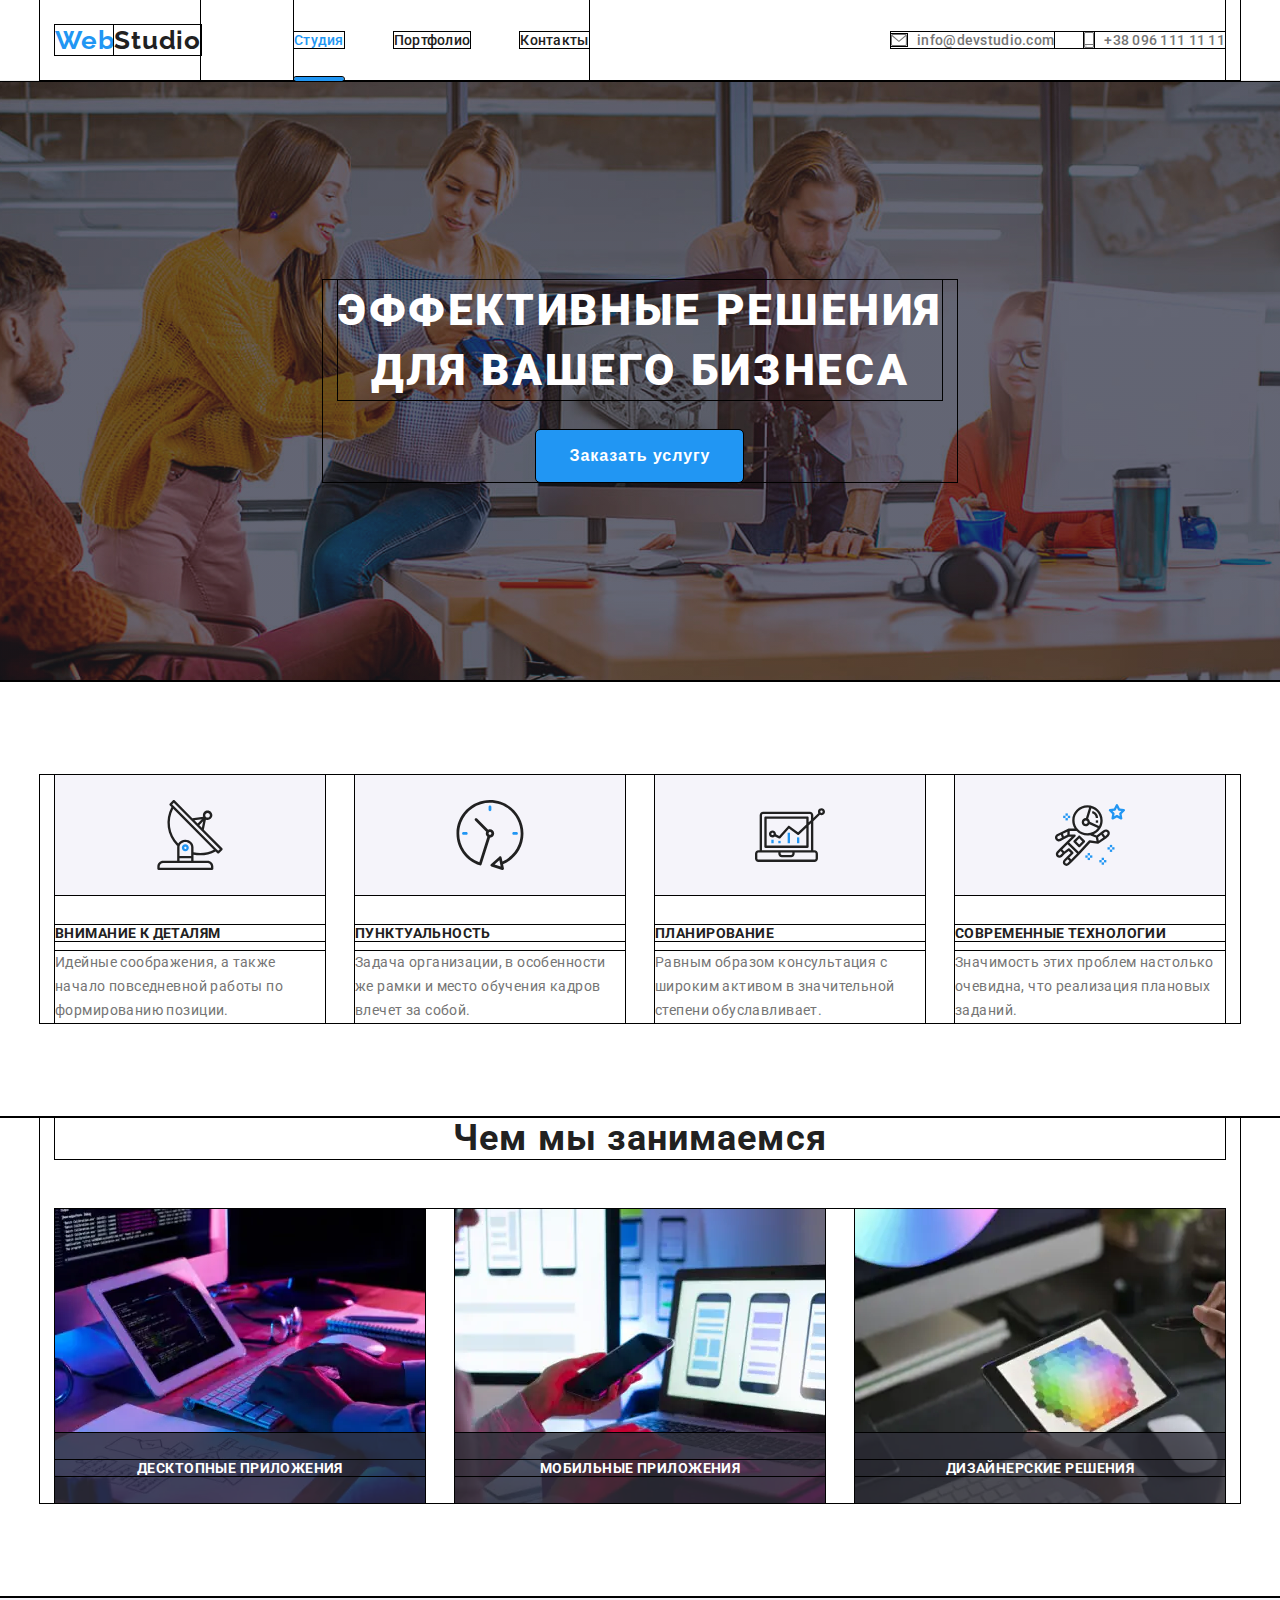
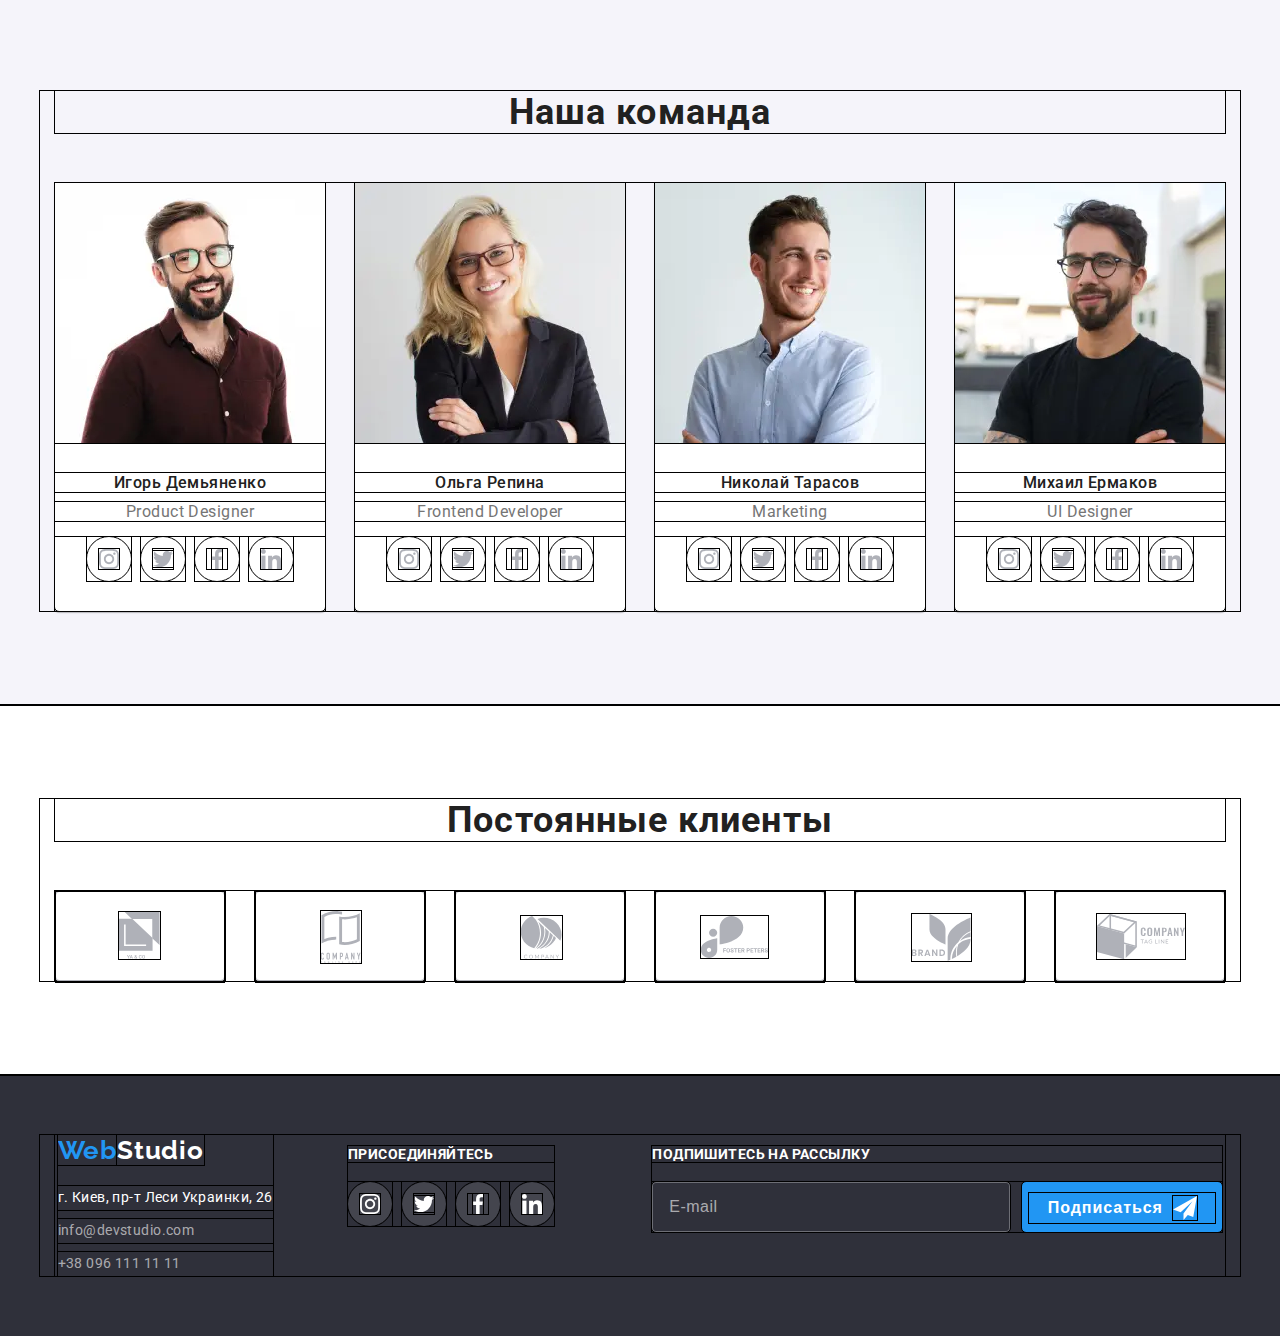
==== commit 7c69dec5: "added images" ====
--- a/index.html
+++ b/index.html
@@ -48,12 +48,14 @@
         <address class="header-address">
           <ul class="list header-address-list">
             <li class="header-address-item">
+             
               <a href="mailto:info@devstudio.com" class="contacts link">
                 <svg class="contact-pick" width="16" height="12">
                   <use href="./images/svg/icons.svg#icon-envelope">
                   </use>
                 </svg>
                 info@devstudio.com</a>
+              
             </li>
             <li class="header-address-item">
               <a href="tel:380961111111" class="contacts link">
@@ -71,15 +73,15 @@
 
   <main>
     <!-- Hero -->
-    <!-- <section class="hero">
+    <section class="hero">
       <div class="hero-items">
       <h1 class="hero-title">Эффективные решения <br> для вашего бизнеса</h1>
         <button data-modal-open type="button" class="button-primary">Заказать услугу</button>
       </div>
-      </section> -->
+      </section>
 
     <!-- Advantages -->
-    <!-- <section class="section">
+    <section class="section">
       <div class="container">
         <h2 class="section-title visually-hidden">Преимущества</h2>
         <ul class="advantages-list list">
@@ -104,47 +106,77 @@
           </li>
         </ul>
       </div>
-    </section> -->
+    </section>
 
     <!-- Features -->
-    <!-- <section class="features section">
+    <section class="features section">
       <div class="container">
         <h2 class="title">Чем мы занимаемся</h2>
           <ul class="features-list list">
             <li class="features-item">
               
-              <img src="./images/features/box1.jpg" width="370" height="294" alt="человек работает с компьютером">
+              <picture class="picture">
+                <source srcset="./images/features/box1.webp 1x, ./images/features/img@2x1.webp 2x" media="(min-width: 1200px)"
+                    type="image/webp">
+                <source srcset="./images/features/box1.jpg 1x, ./images/features/img@2x1.jpg 2x" media="(min-width: 1200px)">
+                  <img src="./images/features/box1.jpg" width="370" height="294" alt="человек работает с компьютером">
+                </picture>
+
               <div class="features-overlay">
-            <h3 class="features-item-title">Десктопные приложения</h3>
-            </div>
+              <h3 class="features-item-title">Десктопные приложения</h3>
+              </div>
             </li>
             <li class="features-item">
+
+              <picture class="picture">
+                <source srcset="./images/features/box2.webp 1x, ./images/features/img@2x2.webp 2x" media="(min-width: 1200px)"
+                    type="image/webp">
+                <source srcset="./images/features/box2.jpg 1x, ./images/features/img@2x2.jpg 2x" media="(min-width: 1200px)">
+                  <img src="./images/features/box2.jpg" width="370" height="294" alt="человек работает с телефоном">
+                </picture>
               
-              <img src="./images/features/box2.jpg" width="370" height="294" alt="человек работает с телефоном">
               <div class="features-overlay">
               <h3 class="features-item-title">Мобильные приложения</h3>
             </div>
             </li>
             <li class="features-item">
+
+              <picture class="picture">
+                <source srcset="./images/features/box3.webp 1x, ./images/features/img@2x3.webp 2x" media="(min-width: 1200px)"
+                    type="image/webp">
+                <source srcset="./images/features/box3.jpg 1x, ./images/features/img@2x3.jpg 2x" media="(min-width: 1200px)">
+                  <img src="./images/features/box3.jpg" width="370" height="294" alt="человек работает с планшетом">
+                </picture>
               
-              <img src="./images/features/box3.jpg" width="370" height="294" alt="человек работает с планшетом">
               <div class="features-overlay">
               <h3 class="features-item-title">Дизайнерские решения</h3>
             </div>
             </li>
          </ul>
       </div>
-    </section> -->
+    </section>
 
     <!-- Our-team -->
-    <!-- <section class="section our-team">
+    <section class="section our-team">
       <div class="container">
         
           <h2 class="title">Наша команда</h2>
         
           <ul class="team-cards list">
             <li class="team-cards-item">
-              <img src="./images/ourteam/img.jpg" width="270" height="260" alt="Игорь Демьяненко">
+              <picture class="picture">
+                <source srcset="./images/ourteam/desktop/desktop-igor1x.webp 1x, ./images/ourteam/desktop/desktop-igor@2x.webp 2x" media="(min-width: 1200px)"
+                    type="image/webp">
+                <source srcset="./images/ourteam/desktop/desktop-igor1x.jpg 1x, ./images/ourteam/desktop/desktop-igor@2x.jpg 2x" media="(min-width: 1200px)">
+              <source srcset="./images/ourteam/tablet/tablet-igor1x.webp 1x, ./images/ourteam/tablet/tablet-igor@2x.webp 2x" media="(min-width: 768px)"
+                    type="image/webp">
+                <source srcset="./images/ourteam/tablet/tablet-igor1x.jpg 1x, ./images/ourteam/tablet/tablet-igor@2x.jpg 2x" media="(min-width: 768px)">
+                  <source srcset="./images/ourteam/smart/smart-igor1x.webp 1x, ./images/ourteam/smart/smart-igor@2x.webp 2x" media="(min-width: 320px)"
+                    type="image/webp">
+                <source srcset="./images/ourteam/smart/smart-igor1x.jpg 1x, ./images/ourteam/smart/smart-igor@2x.jpg 2x" media="(min-width: 320px)">
+    
+                  <img src="./images/ourteam/desktop/desktop-igor1x.jpg" alt="Игорь Демьяненко">
+             </picture>
                 <h3 class="team-mamber">Игорь Демьяненко</h3>
                   <p>Product Designer</p>
                 <ul class="social-network list">
@@ -183,7 +215,20 @@
                 </ul>
               </li>
               <li class="team-cards-item">
-                <img src="./images/ourteam/img-1.jpg" width="270" height="260" alt="Ольга Репина">
+                <picture class="picture">
+                  <source srcset="./images/ourteam/desktop/desktop-olga1x.webp 1x, ./images/ourteam/desktop/desktop-olga@2x.webp 2x" media="(min-width: 1200px)"
+                      type="image/webp">
+                  <source srcset="./images/ourteam/desktop/desktop-olga1x.jpg 1x, ./images/ourteam/desktop/desktop-olga@2x.jpg 2x" media="(min-width: 1200px)">
+                <source srcset="./images/ourteam/tablet/tablet-olga1x.webp 1x, ./images/ourteam/tablet/tablet-olga@2x.webp 2x" media="(min-width: 768px)"
+                      type="image/webp">
+                  <source srcset="./images/ourteam/tablet/tablet-olga1x.jpg 1x, ./images/ourteam/tablet/tablet-olga@2x.jpg 2x" media="(min-width: 768px)">
+                    <source srcset="./images/ourteam/smart/smart-olga1x.webp 1x, ./images/ourteam/smart/smart-olga@2x.webp 2x" media="(min-width: 320px)"
+                      type="image/webp">
+                  <source srcset="./images/ourteam/smart/smart-olga1x.jpg 1x, ./images/ourteam/smart/smart-olga@2x.jpg 2x" media="(min-width: 320px)">
+      
+                    <img src="./images/ourteam/desktop/desktop-olga1x.jpg" alt="Ольга Репина">
+               </picture>
+                
                   <h3 class="team-mamber">Ольга Репина</h3>
                     <p>Frontend Developer</p>
                     <ul class="social-network list">
@@ -222,7 +267,20 @@
                     </ul>
               </li>
               <li class="team-cards-item">
-                <img src="./images/ourteam/img-2.jpg" width="270" height="260" alt="Николай Тарасов">
+                <picture class="picture">
+                  <source srcset="./images/ourteam/desktop/desktop-nikolay1x.webp 1x, ./images/ourteam/desktop/desktop-nikolay@2x.webp 2x" media="(min-width: 1200px)"
+                      type="image/webp">
+                  <source srcset="./images/ourteam/desktop/desktop-nikolay1x.jpg 1x, ./images/ourteam/desktop/desktop-nikolay@2x.jpg 2x" media="(min-width: 1200px)">
+                <source srcset="./images/ourteam/tablet/tablet-nikolay1x.webp 1x, ./images/ourteam/tablet/tablet-nikolay@2x.webp 2x" media="(min-width: 768px)"
+                      type="image/webp">
+                  <source srcset="./images/ourteam/tablet/tablet-nikolay1x.jpg 1x, ./images/ourteam/tablet/tablet-nikolay@2x.jpg 2x" media="(min-width: 768px)">
+                    <source srcset="./images/ourteam/smart/smart-nikolay1x.webp 1x, ./images/ourteam/smart/smart-nikolay@2x.webp 2x" media="(min-width: 320px)"
+                      type="image/webp">
+                  <source srcset="./images/ourteam/smart/smart-nikolay1x.jpg 1x, ./images/ourteam/smart/smart-nikolay@2x.jpg 2x" media="(min-width: 320px)">
+      
+                    <img src="./images/ourteam/desktop/desktop-nikolay1x.jpg" alt="Николай Тарасов">
+               </picture>
+
                   <h3 class="team-mamber">Николай Тарасов</h3>
                     <p>Marketing</p>
                     <ul class="social-network list">
@@ -261,7 +319,20 @@
                     </ul>
               </li>
               <li class="team-cards-item">
-                <img src="./images/ourteam/img-3.jpg" width="270" height="260" alt="Михаил Ермаков">
+                <picture class="picture">
+                  <source srcset="./images/ourteam/desktop/desktop-mihail1x.webp 1x, ./images/ourteam/desktop/desktop-mihail@2x.webp 2x" media="(min-width: 1200px)"
+                      type="image/webp">
+                  <source srcset="./images/ourteam/desktop/desktop-mihail1x.jpg 1x, ./images/ourteam/desktop/desktop-mihail@2x.jpg 2x" media="(min-width: 1200px)">
+                <source srcset="./images/ourteam/tablet/tablet-mihail1x.webp 1x, ./images/ourteam/tablet/tablet-mihail@2x.webp 2x" media="(min-width: 768px)"
+                      type="image/webp">
+                  <source srcset="./images/ourteam/tablet/tablet-mihail1x.jpg 1x, ./images/ourteam/tablet/tablet-mihail@2x.jpg 2x" media="(min-width: 768px)">
+                    <source srcset="./images/ourteam/smart/smart-mihail1x.webp 1x, ./images/ourteam/smart/smart-mihail@2x.webp 2x" media="(min-width: 320px)"
+                      type="image/webp">
+                  <source srcset="./images/ourteam/smart/smart-mihail1x.jpg 1x, ./images/ourteam/smart/smart-mihail@2x.jpg 2x" media="(min-width: 320px)">
+      
+                    <img src="./images/ourteam/desktop/desktop-mihail1x.jpg" alt="Михаил Ермаков">
+               </picture>
+                
                   <h3 class="team-mamber">Михаил Ермаков</h3>
                     <p>UI Designer</p>
                     <ul class="social-network list">
@@ -301,10 +372,10 @@
               </li>
           </ul>
       </div>
-    </section> -->
+    </section>
 
     <!-- Clients -->
-    <!-- <section class="section clients">
+    <section class="section clients">
       <div class="container">
         <h2 class="title">Постоянные клиенты</h2>
 
@@ -359,7 +430,7 @@
           </li>
         </ul>
       </div>
-    </section> -->
+    </section>
   </main>
 
   <!--Footer-->
--- a/css/main.min.css
+++ b/css/main.min.css
@@ -1,2 +1,2 @@
-.visually-hidden{position:absolute !important;clip:rect(1px 1px 1px 1px);clip:rect(1px, 1px, 1px, 1px);padding:0 !important;border:0 !important;height:1px !important;width:1px !important;overflow:hidden}:root{--primary-text-color: #212121;--secondary-text-color: #757575;--accent-color: #2196F3;--white-text-color: #ffffff;--secondary-bg-color: #F5F4FA;--third-bg-color: #2F303A;--media-color: #AFB1B8}html{box-sizing:border-box}*,*::before,*::after{box-sizing:inherit;outline:2px solid tomato}body{margin:0 auto;font-family:Roboto, sans-serif;color:var(--primary-text-color)}.link{text-decoration:none}.list{padding:0px;margin:0px;list-style:none}img{display:block}address{font-style:normal}.container{padding-left:15px;padding-right:15px;margin-left:auto;margin-right:auto}@media screen and (min-width: 480px){.container{width:480px}}@media screen and (min-width: 768px){.container{width:768px}}@media screen and (min-width: 1200px){.container{width:1200px}}.section{padding-top:60px;padding-bottom:60px}@media screen and (min-width: 1200px){.section{padding-top:94px;padding-bottom:94px}}.title{font-weight:700;font-size:28px;line-height:1.179;letter-spacing:0.03em;text-align:center;margin-top:0px;margin-bottom:30px}@media screen and (min-width: 1200px){.title{font-size:36px;line-height:1.167;margin-bottom:50px}}.logo{font-family:Raleway, sans-serif;font-weight:700;font-size:24px;line-height:1.167;letter-spacing:0.03em;color:var(--accent-color)}@media screen and (min-width: 1200px){.logo{font-size:26px;line-height:1.192}}.social-network,.social-link{display:flex;justify-content:center}.social-network-item:not(:last-child){margin-right:10px}.social-link{align-items:center;width:44px;height:44px;border-radius:50%;transition:background-color 250ms cubic-bezier(0.4, 0, 0.2, 1)}.social-link:focus,.social-link:hover{background-color:var(--accent-color)}.social-link:focus .network-icon,.social-link:hover .network-icon{fill:var(--white-text-color)}.network-icon{width:20px;height:20px;fill:var(--media-color)}.backdrop{position:fixed;left:0;right:0;top:0;bottom:0;overflow:auto;width:100%;height:100%;opacity:1;background-color:rgba(0,0,0,0.2);transition:all 0.4s ease}.backdrop.is-hidden{opacity:0;visibility:hidden;transition-delay:0.4s}.backdrop.is-hidden .modal{transform:translateY(-100%) scale(0.3);transition-delay:0.1s;opacity:0}@media screen and (min-width: 480px){.backdrop{padding:93px 15px}}@media screen and (min-width: 768px){.backdrop{padding:208px 159px}}@media screen and (min-width: 1199px){.backdrop{padding-top:221px}}.modal-window-cover{position:absolute;display:flex;justify-content:center;left:0;right:0;top:0;bottom:0}.modal{position:relative;min-height:581px;max-width:528px;width:100%;opacity:1;margin:auto;padding-left:40px;padding-right:40px;padding-top:40px;background-color:var(--white-text-color);box-shadow:0px 1px 3px rgba(0,0,0,0.12),0px 1px 1px rgba(0,0,0,0.14),0px 2px 1px rgba(0,0,0,0.2);border-radius:4px;transform:scale(1);transition:all .3s linear}.modal .title{margin-bottom:12px;font-size:20px;line-height:1.15}@media screen and (max-width: 1199px){.modal .title{line-height:1.5}}@media screen and (max-width: 1199px){.modal{max-width:450px;min-height:609px}}.close-button{position:absolute;top:8px;right:8px;width:30px;height:30px;padding:3px;border:1px solid rgba(0,0,0,0.1);border-radius:50%;cursor:pointer;fill:#000000;background-color:var(--white-text-color)}.close-button:hover,.close-button:focus{fill:var(--accent-color)}.modal-form{display:flex;flex-direction:column}.modal-form-input{height:40px;padding-left:42px}.modal-form-comment{padding:12px 16px;min-height:120px;resize:none}.modal-form-massage{margin-bottom:20px}.modal-form-input,.modal-form-comment{width:100%;border:1px solid rgba(33,33,33,0.2);border-radius:4px}.modal-form-input:focus,.modal-form-input:hover,.modal-form-comment:focus,.modal-form-comment:hover{cursor:pointer;border-color:var(--accent-color);outline:none}.modal-form-field{position:relative;margin-bottom:10px}.modal-form-field:hover .modal-form-pick,.modal-form-field:focus .modal-form-pick{fill:var(--accent-color)}.modal-form-pick{position:absolute;top:0;left:0;margin:11px 12px}.modal-form-input:focus ~ .modal-form-pick{fill:var(--accent-color)}.modal-form-items-title{margin-bottom:4px;font-size:12px;line-height:1.17;letter-spacing:0.01em;color:var(--secondary-text-color)}.modal-form-label-check{display:flex;align-items:center;margin-bottom:30px}.modal-form-label-check::before{content:"";display:block;cursor:pointer;width:16px;height:15px;margin-right:7px;border:1px solid var(--primary-text-color);border-radius:2px}.modal-form-check:checked+.modal-form-label-check::before{border-color:var(--accent-color);background-image:url(../images/svg/icon-check.svg);background-size:contain;background-origin:border-box}.confirmation{font-size:14px;line-height:1.714;letter-spacing:0.03em;transition:transform 250ms linear;color:var(--secondary-text-color)}@media screen and (max-width: 1199px){.confirmation{font-size:12px;line-height:1.167}}.confirmation-agreement{text-decoration:underline;color:var(--accent-color)}.access-button .button-primary{display:flex;justify-content:center;margin:0 auto}.menu-btn{display:inline-flex;border:none;background-color:transparent;width:40px;height:40px;cursor:pointer}.menu-btn:focus{fill:var(--accent-color)}.menu-btn .close-btn{display:none}@media screen and (min-width: 768px){.menu-btn{display:none}}.menu-btn.is-open .open-btn{display:none}.menu-btn.is-open .close-btn{display:block;fill:var(--primary-text-color)}@media screen and (max-width: 767px){.burger-menu{display:none;position:absolute;top:100%;left:0;width:100%;padding-top:60px;padding-bottom:60px;box-shadow:0px 4px 8px rgba(0,0,0,0.04),0px 2px 4px rgba(0,0,0,0.08),0px 1px 3px rgba(0,0,0,0.16)}.burger-menu.is-open{display:block}}@media screen and (min-width: 768px){.burger-menu{display:flex;flex-grow:1;align-items:center}}.page-header{position:relative;border-bottom:1px solid #ECECEC}.header-parts{display:flex;align-items:center;justify-content:space-between;min-height:80px}.page-header-nav{display:flex;align-items:center}.logo-header{color:var(--primary-text-color)}.site-nav{margin:0 auto;font-weight:500;font-size:14px;line-height:1.143;letter-spacing:0.02em}.site-nav .link{display:block;position:relative;width:max-content;transition:color 250ms cubic-bezier(0.4, 0, 0.2, 1);color:var(--primary-text-color)}.site-nav .link:hover,.site-nav .link:focus,.site-nav .link.current{color:var(--accent-color)}@media screen and (max-width: 767px){.site-nav{font-size:18px;line-height:1.167;margin-bottom:60px}}@media screen and (min-width: 768px){.site-nav{display:flex;margin-left:88px;padding-top:32px;padding-bottom:32px}}@media screen and (min-width: 1200px){.site-nav{margin-left:93px}}.site-nav .link:hover::after,.site-nav .link:focus::after,.site-nav .link.current::after{opacity:1}.site-nav-item .link::after{display:block;position:absolute;content:"";opacity:0;margin-top:8px;width:100%;height:4px;transition:opacity 250ms cubic-bezier(0.4, 0, 0.2, 1);background:#2196F3;border-radius:2px}@media screen and (min-width: 768px){.site-nav-item .link::after{margin-top:29px}}@media screen and (max-width: 767px){.site-nav-item:not(:last-child){margin-bottom:40px}}@media screen and (min-width: 767px){.site-nav-item:not(:last-child){margin-bottom:0;margin-right:50px}}.site-nav-item .link{margin:0 auto}.contacts{transition:color 250ms cubic-bezier(0.4, 0, 0.2, 1)}@media screen and (min-width: 1200px){.contacts{align-items:center;display:flex}}.header-address{margin-left:auto}@media screen and (min-width: 1200px){.header-address-list{display:flex}}@media screen and (max-width: 767px){.header-address-item:not(:last-child){margin-bottom:16px}}@media screen and (min-width: 768px){.header-address-item:not(:last-child){margin-bottom:10px}}@media screen and (min-width: 1200px){.header-address-item:not(:last-child){margin-right:30px;margin-bottom:0}}.header-address .contacts{font-weight:500;letter-spacing:0.02em;color:var(--secondary-text-color)}.header-address .contacts:hover,.header-address .contacts:focus{color:var(--accent-color)}@media screen and (max-width: 768px){.header-address .contacts{font-size:18px;line-height:1.167;justify-content:center;display:flex}}@media screen and (min-width: 768px){.header-address .contacts{font-size:12px}}@media screen and (min-width: 1200px){.header-address .contacts{font-size:14px;line-height:1.143}}.contact-pick{margin-right:10px;transition:fill 250ms cubic-bezier(0.4, 0, 0.2, 1);fill:var(--secondary-text-color)}.contacts:hover .contact-pick,.contacts:focus .contact-pick{fill:var(--accent-color)}.hero{margin-left:auto;margin-right:auto;min-height:400px;background-image:linear-gradient(to right, rgba(47,48,58,0.4), rgba(47,48,58,0.4)),url(../images/header/header.jpg);background-color:var(--third-bg-color);background-repeat:no-repeat;background-position:center}@media screen and (min-width: 1200px){.hero{display:flex;max-width:1600px;min-height:600px}}.hero-items{max-width:726px;padding:0 15px;text-align:center;margin:auto}.hero-title{margin:0px;margin-bottom:30px;font-weight:900;font-size:26px;line-height:1.615;letter-spacing:0.06em;text-transform:uppercase;color:var(--white-text-color)}@media screen and (min-width: 1200px){.hero-title{font-size:44px;line-height:1.364}}.button-primary{display:inline-flex;border:1px solid transparent;border-radius:4px;padding:10px 32px;min-width:200px;font-weight:700;font-size:16px;line-height:1.875;letter-spacing:0.06em;cursor:pointer;color:var(--white-text-color);background-color:var(--accent-color);transition:all 250ms cubic-bezier(0.4, 0, 0.2, 1)}.button-primary:hover,.button-primary:focus{color:var(--primary-text-color);background-color:var(--secondary-bg-color)}.advantages-list{display:block}.advantages-list p{font-size:14px;line-height:1.714;letter-spacing:0.03em;margin:0px;padding:0px;color:var(--secondary-text-color)}@media screen and (min-width: 768px){.advantages-list{display:flex;flex-wrap:wrap}}.advantages-item::before{display:block;content:"";width:100%;height:120px;margin-bottom:30px;background-size:auto;background-repeat:no-repeat;background-position:center;background-color:var(--secondary-bg-color)}@media screen and (max-width: 1199px){.advantages-item:not(:last-child){margin-bottom:30px}}@media screen and (min-width: 768px){.advantages-item{width:calc((100% - 30px) / 2)}.advantages-item:nth-child(2n+1){margin-right:30px}}@media screen and (min-width: 768px){.advantages-item:nth-last-child(-n+2){margin-bottom:0}}@media screen and (min-width: 1200px){.advantages-item{width:calc((100% - 90px) / 4)}.advantages-item:not(:last-child){margin-right:30px}}.advantages-title{font-weight:700;font-size:14px;line-height:1.143;letter-spacing:0.03em;text-transform:uppercase;text-align:center;margin-top:0px;margin-bottom:10px;color:var(--primary-text-color)}@media screen and (min-width: 768px){.advantages-title{text-align:left}}.advantages-item:nth-child(1)::before{background-image:url(../images/advantages/antenna.svg)}.advantages-item:nth-child(2)::before{background-image:url(../images/advantages/clock.svg)}.advantages-item:nth-child(3)::before{background-image:url(../images/advantages/diagram.svg)}.advantages-item:nth-child(4)::before{background-image:url(../images/advantages/astronaut.svg)}.features{padding-top:0}@media screen and (max-width: 1199px){.features{display:none}}.features-list{display:flex}.features-item{position:relative}.features-item:not(:last-child){margin-right:30px}.features-item-title{margin:0 auto;font-weight:700;font-size:14px;line-height:1.143;letter-spacing:0.03em;text-align:center;text-transform:uppercase;color:var(--white-text-color)}.features-overlay{position:absolute;width:100%;min-height:70px;left:0;bottom:0;padding-top:27px;padding-bottom:27px;background-color:rgba(47,48,58,0.8)}.our-team{background-color:var(--secondary-bg-color)}.team-cards{text-align:center}.team-cards p{margin-bottom:16px;margin-top:0px;font-size:16px;line-height:1.188;letter-spacing:0.03em;color:var(--secondary-text-color)}.team-cards img{margin-bottom:30px}@media screen and (min-width: 768px){.team-cards{display:flex;flex-wrap:wrap}}.team-mamber{margin-bottom:10px;margin-top:0px;font-weight:500;font-size:16px;line-height:1.188;letter-spacing:0.03em}.social-network .social-network-item{margin-bottom:24px}@media screen and (min-width: 1200px){.social-network .social-network-item{margin-bottom:30px}}.team-cards-item{width:100%;box-shadow:0px 1px 3px rgba(0,0,0,0.12),0px 1px 1px rgba(0,0,0,0.14),0px 2px 1px rgba(0,0,0,0.2);border-radius:0px 0px 4px 4px;background-color:#FFFFFF}@media screen and (min-width: 768px){.team-cards-item{width:calc((100% - 30px) / 2)}.team-cards-item:nth-child(2n+1){margin-right:30px}.team-cards-item:nth-child(2n+1):nth-last-child(-n+2){margin-bottom:0}}@media screen and (max-width: 1199px){.team-cards-item:not(:last-child){margin-bottom:30px}}@media screen and (min-width: 1200px){.team-cards-item{width:calc((100% - 90px) / 4)}.team-cards-item:not(:last-child){margin-right:30px}}.clients-list{display:flex;flex-wrap:wrap;justify-content:center}.clients-link{display:flex;justify-content:center}@media screen and (min-width: 480px){.clients-link{width:210px}}@media screen and (min-width: 768px){.clients-link{width:226px}}@media screen and (min-width: 1200px){.clients-link{width:170px}}.clients-link{height:90px;border:1px solid var(--media-color);border-radius:4px;background-color:var(--white-text-color);transition:border-color 250ms cubic-bezier(0.4, 0, 0.2, 1)}.clients-link:hover,.clients-link:focus{background-color:var(--white-text-color)}.clients-link:hover .clients-icon,.clients-link:focus .clients-icon{fill:var(--accent-color)}.clients-icon{width:100%;height:90px;transition:fill 250ms cubic-bezier(0.4, 0, 0.2, 1);fill:var(--media-color)}.clients-item a:hover,.clients-item a:focus{border-color:var(--accent-color)}@media screen and (max-width: 767px){.clients-item:nth-child(odd){margin-right:30px}}@media screen and (min-width: 768px){.clients-item{margin-right:30px}.clients-item:nth-child(3n){margin-right:0px}}@media screen and (min-width: 1200px){.clients-item:not(:last-child){margin-right:30px}}.clients-item{margin-bottom:30px}@media screen and (max-width: 767px){.clients-item:nth-last-child(-n+2){margin-bottom:0}}@media screen and (min-width: 768px){.clients-item:nth-last-child(-n+3){margin-bottom:0px}}@media screen and (min-width: 1200px){.clients-item{margin-bottom:0}}.footer{margin:0 auto;background-color:var(--third-bg-color)}@media screen and (min-width: 1200px){.footer{padding-top:60px;padding-bottom:60px}}@media screen and (min-width: 768px){.footer-content{display:flex;flex-wrap:wrap;align-items:baseline;justify-content:space-around}}.logo-footer{color:var(--white-text-color)}.first-footer-column{text-align:center}@media screen and (min-width: 1200px){.first-footer-column{text-align:left;margin-right:70px}}.footer-address{margin-top:20px}.footer-address p,.footer-address .contacts{margin:0;font-size:14px;line-height:1.714;letter-spacing:0.03em;color:var(--white-text-color)}.footer-address .contacts{color:rgba(255,255,255,0.6)}.footer-address .contacts:hover,.footer-address .contacts:focus{color:var(--accent-color)}.footer-address-item:not(:last-child){margin-bottom:9px}.second-footer-column p{font-weight:700;font-size:14px;line-height:1.143;letter-spacing:0.03em;text-transform:uppercase;margin-top:0;margin-bottom:20px;color:var(--white-text-color)}@media screen and (max-width: 1199px){.second-footer-column p{text-align:center}}@media screen and (min-width: 1200px){.second-footer-column p{text-align:left}}@media screen and (max-width: 767px){.second-footer-column{margin-top:60px}}.second-footer-column .social-link{background-color:rgba(255,255,255,0.1)}.second-footer-column .network-icon{fill:var(--white-text-color)}.footer-media .social-link:hover,.footer-media .social-link:focus{background-color:var(--accent-color)}.second-footer-column .social-network-item{margin-bottom:0}@media screen and (max-width: 1199px){.third-footer-column{padding-top:60px}}.third-footer-column p{font-weight:700;font-size:14px;line-height:1.143;letter-spacing:0.03em;text-align:center;text-transform:uppercase;margin-top:0;margin-bottom:20px;color:var(--white-text-color)}@media screen and (min-width: 1200px){.third-footer-column p{text-align:left}}@media screen and (min-width: 1200px){.third-footer-column{margin-left:93px}}.footer-form-subscription{text-align:center}@media screen and (min-width: 1200px){.footer-form-subscription{display:flex;justify-content:center;align-items:flex-end}}.subscription-input{width:358px;height:50px;padding:15px 0 15px 16px;border:1px solid rgba(255,255,255,0.3);border-radius:4px;background-color:var(--third-bg-color);color:var(--white-text-color);font-size:16px;line-height:1.25;letter-spacing:0.03em}@media screen and (min-width: 1200px){.subscription-input{margin-right:12px}}@media screen and (max-width: 1199px){.subscription-input{width:100%}}.subscription-input::placeholder{color:rgba(255,255,255,0.6)}.subscription-button{width:200px;height:50px;padding-top:10px;padding-bottom:10px;margin-top:20px;border:1px solid transparent;color:var(--white-text-color);background-color:var(--accent-color);transition:all 250ms cubic-bezier(0.4, 0, 0.2, 1);font-weight:700;font-size:16px;line-height:1.87;letter-spacing:0.06em;border-radius:4px}.subscription-button:hover,.subscription-button:focus{color:var(--primary-text-color);background-color:var(--secondary-bg-color);fill:var(--accent-color)}.subscription-button:hover .form-subscription-icon,.subscription-button:focus .form-subscription-icon{fill:var(--accent-color)}@media screen and (min-width: 1200px){.subscription-button{margin-top:0}}.form-button-inside{display:flex;justify-content:center;align-items:center;cursor:pointer}.form-subscription-icon{margin-left:10px;fill:var(--white-text-color)}
+.visually-hidden{position:absolute !important;clip:rect(1px 1px 1px 1px);clip:rect(1px, 1px, 1px, 1px);padding:0 !important;border:0 !important;height:1px !important;width:1px !important;overflow:hidden}:root{--primary-text-color: #212121;--secondary-text-color: #757575;--accent-color: #2196F3;--white-text-color: #ffffff;--secondary-bg-color: #F5F4FA;--third-bg-color: #2F303A;--media-color: #AFB1B8}html{box-sizing:border-box}*,*::before,*::after{box-sizing:inherit;outline:1px solid black}body{margin:0 auto;font-family:Roboto, sans-serif;color:var(--primary-text-color)}.link{text-decoration:none}.list{padding:0px;margin:0px;list-style:none}img{display:block;max-width:100%;height:auto}address{font-style:normal}.container{padding-left:15px;padding-right:15px;margin-left:auto;margin-right:auto}@media screen and (min-width: 480px){.container{width:480px}}@media screen and (min-width: 768px){.container{width:768px}}@media screen and (min-width: 1200px){.container{width:1200px}}.section{padding-top:60px;padding-bottom:60px}@media screen and (min-width: 1200px){.section{padding-top:94px;padding-bottom:94px}}.title{font-weight:700;font-size:28px;line-height:1.179;letter-spacing:0.03em;text-align:center;margin-top:0px;margin-bottom:30px}@media screen and (min-width: 1200px){.title{font-size:36px;line-height:1.167;margin-bottom:50px}}.logo{font-family:Raleway, sans-serif;font-weight:700;font-size:24px;line-height:1.167;letter-spacing:0.03em;color:var(--accent-color)}@media screen and (min-width: 1200px){.logo{font-size:26px;line-height:1.192}}.social-network,.social-link{display:flex;justify-content:center}.social-network-item:not(:last-child){margin-right:10px}.social-link{align-items:center;width:44px;height:44px;border-radius:50%;transition:background-color 250ms cubic-bezier(0.4, 0, 0.2, 1)}.social-link:focus,.social-link:hover{background-color:var(--accent-color)}.social-link:focus .network-icon,.social-link:hover .network-icon{fill:var(--white-text-color)}.network-icon{width:20px;height:20px;fill:var(--media-color)}.backdrop{position:fixed;left:0;right:0;top:0;bottom:0;width:100%;height:100%;overflow:scroll;opacity:1;background-color:rgba(0,0,0,0.2);transition:all 0.4s ease}.backdrop.is-hidden{opacity:0;visibility:hidden;transition-delay:0.4s}.backdrop.is-hidden .modal{transform:translateY(-100%) scale(0.3);transition-delay:0.1s;opacity:0}@media screen and (min-width: 480px){.backdrop{padding:93px 15px}}@media screen and (min-width: 768px){.backdrop{padding:208px 159px}}@media screen and (min-width: 1199px){.backdrop{padding-top:221px}}.modal-window-cover{display:flex;justify-content:center;left:0;right:0;top:0;bottom:0}.modal{position:relative;min-height:581px;max-width:528px;width:100%;opacity:1;margin:auto;padding-left:40px;padding-right:40px;padding-top:40px;background-color:var(--white-text-color);box-shadow:0px 1px 3px rgba(0,0,0,0.12),0px 1px 1px rgba(0,0,0,0.14),0px 2px 1px rgba(0,0,0,0.2);border-radius:4px;transform:scale(1);transition:all .3s linear}.modal .title{margin-bottom:12px;font-size:20px;line-height:1.15}@media screen and (max-width: 1199px){.modal .title{line-height:1.5}}@media screen and (max-width: 1199px){.modal{max-width:450px;min-height:609px}}.close-button{position:absolute;top:8px;right:8px;width:30px;height:30px;padding:3px;border:1px solid rgba(0,0,0,0.1);border-radius:50%;cursor:pointer;fill:#000000;background-color:var(--white-text-color)}.close-button:hover,.close-button:focus{fill:var(--accent-color)}.modal-form{display:flex;flex-direction:column}.modal-form-input{height:40px;padding-left:42px}.modal-form-comment{padding:12px 16px;min-height:120px;resize:none}.modal-form-massage{margin-bottom:20px}.modal-form-input,.modal-form-comment{width:100%;border:1px solid rgba(33,33,33,0.2);border-radius:4px}.modal-form-input:focus,.modal-form-input:hover,.modal-form-comment:focus,.modal-form-comment:hover{cursor:pointer;border-color:var(--accent-color);outline:none}.modal-form-field{position:relative;margin-bottom:10px}.modal-form-field:hover .modal-form-pick,.modal-form-field:focus .modal-form-pick{fill:var(--accent-color)}.modal-form-pick{position:absolute;top:0;left:0;margin:11px 12px}.modal-form-input:focus ~ .modal-form-pick{fill:var(--accent-color)}.modal-form-items-title{margin-bottom:4px;font-size:12px;line-height:1.17;letter-spacing:0.01em;color:var(--secondary-text-color)}.modal-form-label-check{display:flex;align-items:center;margin-bottom:30px}.modal-form-label-check::before{content:"";display:block;cursor:pointer;width:16px;height:15px;margin-right:7px;border:1px solid var(--primary-text-color);border-radius:2px}.modal-form-check:checked+.modal-form-label-check::before{border-color:var(--accent-color);background-image:url(../images/svg/icon-check.svg);background-size:contain;background-origin:border-box}.confirmation{font-size:14px;line-height:1.714;letter-spacing:0.03em;transition:transform 250ms linear;color:var(--secondary-text-color)}@media screen and (max-width: 1199px){.confirmation{font-size:12px;line-height:1.167}}.confirmation-agreement{text-decoration:underline;color:var(--accent-color)}.access-button .button-primary{display:flex;justify-content:center;margin:0 auto}.menu-btn{display:inline-flex;border:none;background-color:transparent;width:40px;height:40px;cursor:pointer}.menu-btn:focus{fill:var(--accent-color)}.menu-btn .close-btn{display:none}@media screen and (min-width: 768px){.menu-btn{display:none}}.menu-btn.is-open .open-btn{display:none}.menu-btn.is-open .close-btn{display:block;fill:var(--primary-text-color)}@media screen and (max-width: 767px){.burger-menu{display:none;position:absolute;top:100%;left:0;width:100%;padding-top:60px;padding-bottom:60px;background-color:#fff;z-index:3;box-shadow:0px 4px 8px rgba(0,0,0,0.04),0px 2px 4px rgba(0,0,0,0.08),0px 1px 3px rgba(0,0,0,0.16)}.burger-menu.is-open{display:block}}@media screen and (min-width: 768px){.burger-menu{display:flex;flex-grow:1;align-items:center}}.page-header{position:relative;border-bottom:1px solid #ECECEC;min-height:60px}@media screen and (min-width: 768px){.page-header{min-height:80px}}.header-parts{display:flex;align-items:center;justify-content:space-between}@media screen and (max-width: 767px){.header-parts{padding-top:10px;padding-bottom:10px}}.page-header-nav{display:flex;align-items:center}.logo-header{color:var(--primary-text-color)}.site-nav{margin:0 auto;font-weight:500;font-size:14px;line-height:1.143;letter-spacing:0.02em}.site-nav .link{display:block;position:relative;width:max-content;transition:color 250ms cubic-bezier(0.4, 0, 0.2, 1);color:var(--primary-text-color)}.site-nav .link:hover,.site-nav .link:focus,.site-nav .link.current{color:var(--accent-color)}@media screen and (max-width: 767px){.site-nav{font-size:18px;line-height:1.167;margin-bottom:60px}}@media screen and (min-width: 768px){.site-nav{display:flex;margin-left:88px;padding-top:32px;padding-bottom:32px}}@media screen and (min-width: 1200px){.site-nav{margin-left:93px}}.site-nav .link:hover::after,.site-nav .link:focus::after,.site-nav .link.current::after{opacity:1}.site-nav-item .link::after{display:block;position:absolute;content:"";opacity:0;margin-top:8px;width:100%;height:4px;transition:opacity 250ms cubic-bezier(0.4, 0, 0.2, 1);background:#2196F3;border-radius:2px}@media screen and (min-width: 768px){.site-nav-item .link::after{margin-top:29px}}@media screen and (max-width: 767px){.site-nav-item:not(:last-child){margin-bottom:40px}}@media screen and (min-width: 767px){.site-nav-item:not(:last-child){margin-bottom:0;margin-right:50px}}.site-nav-item .link{margin:0 auto}.contacts{transition:color 250ms cubic-bezier(0.4, 0, 0.2, 1)}@media screen and (min-width: 768px){.contacts{align-items:center;display:flex}}.header-address{margin-left:auto}@media screen and (min-width: 1200px){.header-address-list{display:flex}}@media screen and (max-width: 767px){.header-address-item:not(:last-child){margin-bottom:16px}}@media screen and (min-width: 768px){.header-address-item:not(:last-child){margin-bottom:10px}}@media screen and (min-width: 1200px){.header-address-item:not(:last-child){margin-right:30px;margin-bottom:0}}.header-address .contacts{font-weight:500;letter-spacing:0.02em;color:var(--secondary-text-color)}.header-address .contacts:hover,.header-address .contacts:focus{color:var(--accent-color)}@media screen and (max-width: 767px){.header-address .contacts{font-size:18px;line-height:1.167;justify-content:center;display:flex;align-items:center}}@media screen and (min-width: 768px){.header-address .contacts{font-size:12px}}@media screen and (min-width: 1200px){.header-address .contacts{font-size:14px;line-height:1.143}}.contact-pick{margin-right:10px;transition:fill 250ms cubic-bezier(0.4, 0, 0.2, 1);fill:var(--secondary-text-color)}.contacts:hover .contact-pick,.contacts:focus .contact-pick{fill:var(--accent-color)}.hero{display:flex;margin-left:auto;margin-right:auto;min-height:400px;background-color:var(--third-bg-color);background-repeat:no-repeat;background-position:center;background-size:cover}@media screen and (min-width: 1200px){.hero{min-height:600px;max-width:1600px}}@media screen and (min-device-pixel-ratio: 2), screen and (min-resolution: 192dpi), screen and (min-resolution: 2dppx), screen and (min-width: 480px){.hero{background-image:linear-gradient(to right, rgba(47,48,58,0.4), rgba(47,48,58,0.4)),url(../images/header/header-mobile@2x.jpg)}}@media screen and (min-width: 480px){.hero{background-image:linear-gradient(to right, rgba(47,48,58,0.4), rgba(47,48,58,0.4)),url(../images/header/header-mobile1x.jpg)}}@media screen and (min-device-pixel-ratio: 2), screen and (min-resolution: 192dpi), screen and (min-resolution: 2dppx), screen and (min-width: 768px){.hero{background-image:linear-gradient(to right, rgba(47,48,58,0.4), rgba(47,48,58,0.4)),url(../images/header/header-tablet@2x.jpg)}}@media screen and (min-width: 768px){.hero{background-image:linear-gradient(to right, rgba(47,48,58,0.4), rgba(47,48,58,0.4)),url(../images/header/header-tablet1x.jpg)}}@media screen and (min-device-pixel-ratio: 2), screen and (min-resolution: 192dpi), screen and (min-resolution: 2dppx), screen and (min-width: 1200px){.hero{background-image:linear-gradient(to right, rgba(47,48,58,0.4), rgba(47,48,58,0.4)),url(../images/header/header-desktop@2x.jpg)}}@media screen and (min-width: 1200px){.hero{background-image:linear-gradient(to right, rgba(47,48,58,0.4), rgba(47,48,58,0.4)),url(../images/header/header-desktop1x.jpg)}}.hero-items{max-width:696px;padding:0 15px;text-align:center;margin:auto}.hero-title{margin:0px;margin-bottom:30px;font-weight:900;font-size:26px;line-height:1.615;letter-spacing:0.06em;text-transform:uppercase;color:var(--white-text-color)}@media screen and (min-width: 1200px){.hero-title{font-size:44px;line-height:1.364}}.button-primary{display:inline-flex;border:1px solid transparent;border-radius:4px;padding:10px 32px;min-width:200px;font-weight:700;font-size:16px;line-height:1.875;letter-spacing:0.06em;cursor:pointer;color:var(--white-text-color);background-color:var(--accent-color);transition:all 250ms cubic-bezier(0.4, 0, 0.2, 1)}.button-primary:hover,.button-primary:focus{color:var(--primary-text-color);background-color:var(--secondary-bg-color)}.advantages-list{display:block}.advantages-list p{font-size:14px;line-height:1.714;letter-spacing:0.03em;margin:0px;padding:0px;color:var(--secondary-text-color)}@media screen and (min-width: 768px){.advantages-list{display:flex;flex-wrap:wrap}}.advantages-item::before{display:block;content:"";width:100%;height:120px;margin-bottom:30px;background-size:auto;background-repeat:no-repeat;background-position:center;background-color:var(--secondary-bg-color)}@media screen and (max-width: 1199px){.advantages-item:not(:last-child){margin-bottom:30px}}@media screen and (min-width: 768px){.advantages-item{width:calc((100% - 30px) / 2)}.advantages-item:nth-child(2n+1){margin-right:30px}}@media screen and (min-width: 768px){.advantages-item:nth-last-child(-n+2){margin-bottom:0}}@media screen and (min-width: 1200px){.advantages-item{width:calc((100% - 90px) / 4)}.advantages-item:not(:last-child){margin-right:30px}}.advantages-title{font-weight:700;font-size:14px;line-height:1.143;letter-spacing:0.03em;text-transform:uppercase;text-align:center;margin-top:0px;margin-bottom:10px;color:var(--primary-text-color)}@media screen and (min-width: 768px){.advantages-title{text-align:left}}.advantages-item:nth-child(1)::before{background-image:url(../images/advantages/antenna.svg)}.advantages-item:nth-child(2)::before{background-image:url(../images/advantages/clock.svg)}.advantages-item:nth-child(3)::before{background-image:url(../images/advantages/diagram.svg)}.advantages-item:nth-child(4)::before{background-image:url(../images/advantages/astronaut.svg)}.features{padding-top:0}@media screen and (max-width: 1199px){.features{display:none}}.features-list{display:flex}.features-item{position:relative}.features-item:not(:last-child){margin-right:30px}.features-item-title{margin:0 auto;font-weight:700;font-size:14px;line-height:1.143;letter-spacing:0.03em;text-align:center;text-transform:uppercase;color:var(--white-text-color)}.features-overlay{position:absolute;width:100%;min-height:70px;left:0;bottom:0;padding-top:27px;padding-bottom:27px;background-color:rgba(47,48,58,0.8)}.our-team{background-color:var(--secondary-bg-color)}.team-cards{text-align:center}.team-cards p{margin-bottom:16px;margin-top:0px;font-size:16px;line-height:1.188;letter-spacing:0.03em;color:var(--secondary-text-color)}.team-cards img{margin-bottom:30px}@media screen and (min-width: 768px){.team-cards{display:flex;flex-wrap:wrap}}.team-mamber{margin-bottom:10px;margin-top:0px;font-weight:500;font-size:16px;line-height:1.188;letter-spacing:0.03em}.social-network .social-network-item{margin-bottom:24px}@media screen and (min-width: 1200px){.social-network .social-network-item{margin-bottom:30px}}.team-cards-item{width:100%;box-shadow:0px 1px 3px rgba(0,0,0,0.12),0px 1px 1px rgba(0,0,0,0.14),0px 2px 1px rgba(0,0,0,0.2);border-radius:0px 0px 4px 4px;background-color:#FFFFFF}@media screen and (min-width: 768px){.team-cards-item{width:calc((100% - 30px) / 2)}.team-cards-item:nth-child(2n+1){margin-right:30px}.team-cards-item:nth-child(2n+1):nth-last-child(-n+2){margin-bottom:0}}@media screen and (max-width: 1199px){.team-cards-item:not(:last-child){margin-bottom:30px}}@media screen and (min-width: 1200px){.team-cards-item{width:calc((100% - 90px) / 4)}.team-cards-item:not(:last-child){margin-right:30px}}.clients-list{display:flex;flex-wrap:wrap;justify-content:center}.clients-link{display:flex;justify-content:center}@media screen and (min-width: 480px){.clients-link{width:210px}}@media screen and (min-width: 768px){.clients-link{width:226px}}@media screen and (min-width: 1200px){.clients-link{width:170px}}.clients-link{height:90px;border:1px solid var(--media-color);border-radius:4px;background-color:var(--white-text-color);transition:border-color 250ms cubic-bezier(0.4, 0, 0.2, 1)}.clients-link:hover,.clients-link:focus{background-color:var(--white-text-color)}.clients-link:hover .clients-icon,.clients-link:focus .clients-icon{fill:var(--accent-color)}.clients-icon{width:100%;height:90px;transition:fill 250ms cubic-bezier(0.4, 0, 0.2, 1);fill:var(--media-color)}.clients-item a:hover,.clients-item a:focus{border-color:var(--accent-color)}@media screen and (max-width: 767px){.clients-item:nth-child(odd){margin-right:30px}}@media screen and (min-width: 768px){.clients-item{margin-right:30px}.clients-item:nth-child(3n){margin-right:0px}}@media screen and (min-width: 1200px){.clients-item:not(:last-child){margin-right:30px}}.clients-item{margin-bottom:30px}@media screen and (max-width: 767px){.clients-item:nth-last-child(-n+2){margin-bottom:0}}@media screen and (min-width: 768px){.clients-item:nth-last-child(-n+3){margin-bottom:0px}}@media screen and (min-width: 1200px){.clients-item{margin-bottom:0}}.footer{margin:0 auto;background-color:var(--third-bg-color)}@media screen and (min-width: 1200px){.footer{padding-top:60px;padding-bottom:60px}}@media screen and (min-width: 768px){.footer-content{display:flex;flex-wrap:wrap;align-items:baseline;justify-content:space-around}}.logo-footer{color:var(--white-text-color)}.first-footer-column{text-align:center}@media screen and (min-width: 1200px){.first-footer-column{text-align:left;margin-right:70px}}.footer-address{margin-top:20px}.footer-address p,.footer-address .contacts{margin:0;font-size:14px;line-height:1.714;letter-spacing:0.03em;color:var(--white-text-color)}.footer-address .contacts{color:rgba(255,255,255,0.6)}.footer-address .contacts:hover,.footer-address .contacts:focus{color:var(--accent-color)}.footer-address-item:not(:last-child){margin-bottom:9px}.second-footer-column p{font-weight:700;font-size:14px;line-height:1.143;letter-spacing:0.03em;text-transform:uppercase;margin-top:0;margin-bottom:20px;color:var(--white-text-color)}@media screen and (max-width: 1199px){.second-footer-column p{text-align:center}}@media screen and (min-width: 1200px){.second-footer-column p{text-align:left}}@media screen and (max-width: 767px){.second-footer-column{margin-top:60px}}.second-footer-column .social-link{background-color:rgba(255,255,255,0.1)}.second-footer-column .network-icon{fill:var(--white-text-color)}.footer-media .social-link:hover,.footer-media .social-link:focus{background-color:var(--accent-color)}.second-footer-column .social-network-item{margin-bottom:0}@media screen and (max-width: 1199px){.third-footer-column{padding-top:60px}}.third-footer-column p{font-weight:700;font-size:14px;line-height:1.143;letter-spacing:0.03em;text-align:center;text-transform:uppercase;margin-top:0;margin-bottom:20px;color:var(--white-text-color)}@media screen and (min-width: 1200px){.third-footer-column p{text-align:left}}@media screen and (min-width: 1200px){.third-footer-column{margin-left:93px}}.footer-form-subscription{text-align:center}@media screen and (min-width: 1200px){.footer-form-subscription{display:flex;justify-content:center;align-items:flex-end}}.subscription-input{width:358px;height:50px;padding:15px 0 15px 16px;border:1px solid rgba(255,255,255,0.3);border-radius:4px;background-color:var(--third-bg-color);color:var(--white-text-color);font-size:16px;line-height:1.25;letter-spacing:0.03em}@media screen and (min-width: 1200px){.subscription-input{margin-right:12px}}@media screen and (max-width: 1199px){.subscription-input{width:100%}}.subscription-input::placeholder{color:rgba(255,255,255,0.6)}.subscription-button{width:200px;height:50px;padding-top:10px;padding-bottom:10px;margin-top:20px;border:1px solid transparent;color:var(--white-text-color);background-color:var(--accent-color);transition:all 250ms cubic-bezier(0.4, 0, 0.2, 1);font-weight:700;font-size:16px;line-height:1.87;letter-spacing:0.06em;border-radius:4px}.subscription-button:hover,.subscription-button:focus{color:var(--primary-text-color);background-color:var(--secondary-bg-color);fill:var(--accent-color)}.subscription-button:hover .form-subscription-icon,.subscription-button:focus .form-subscription-icon{fill:var(--accent-color)}@media screen and (min-width: 1200px){.subscription-button{margin-top:0}}.form-button-inside{display:flex;justify-content:center;align-items:center;cursor:pointer}.form-subscription-icon{margin-left:10px;fill:var(--white-text-color)}
 /*# sourceMappingURL=main.min.css.map */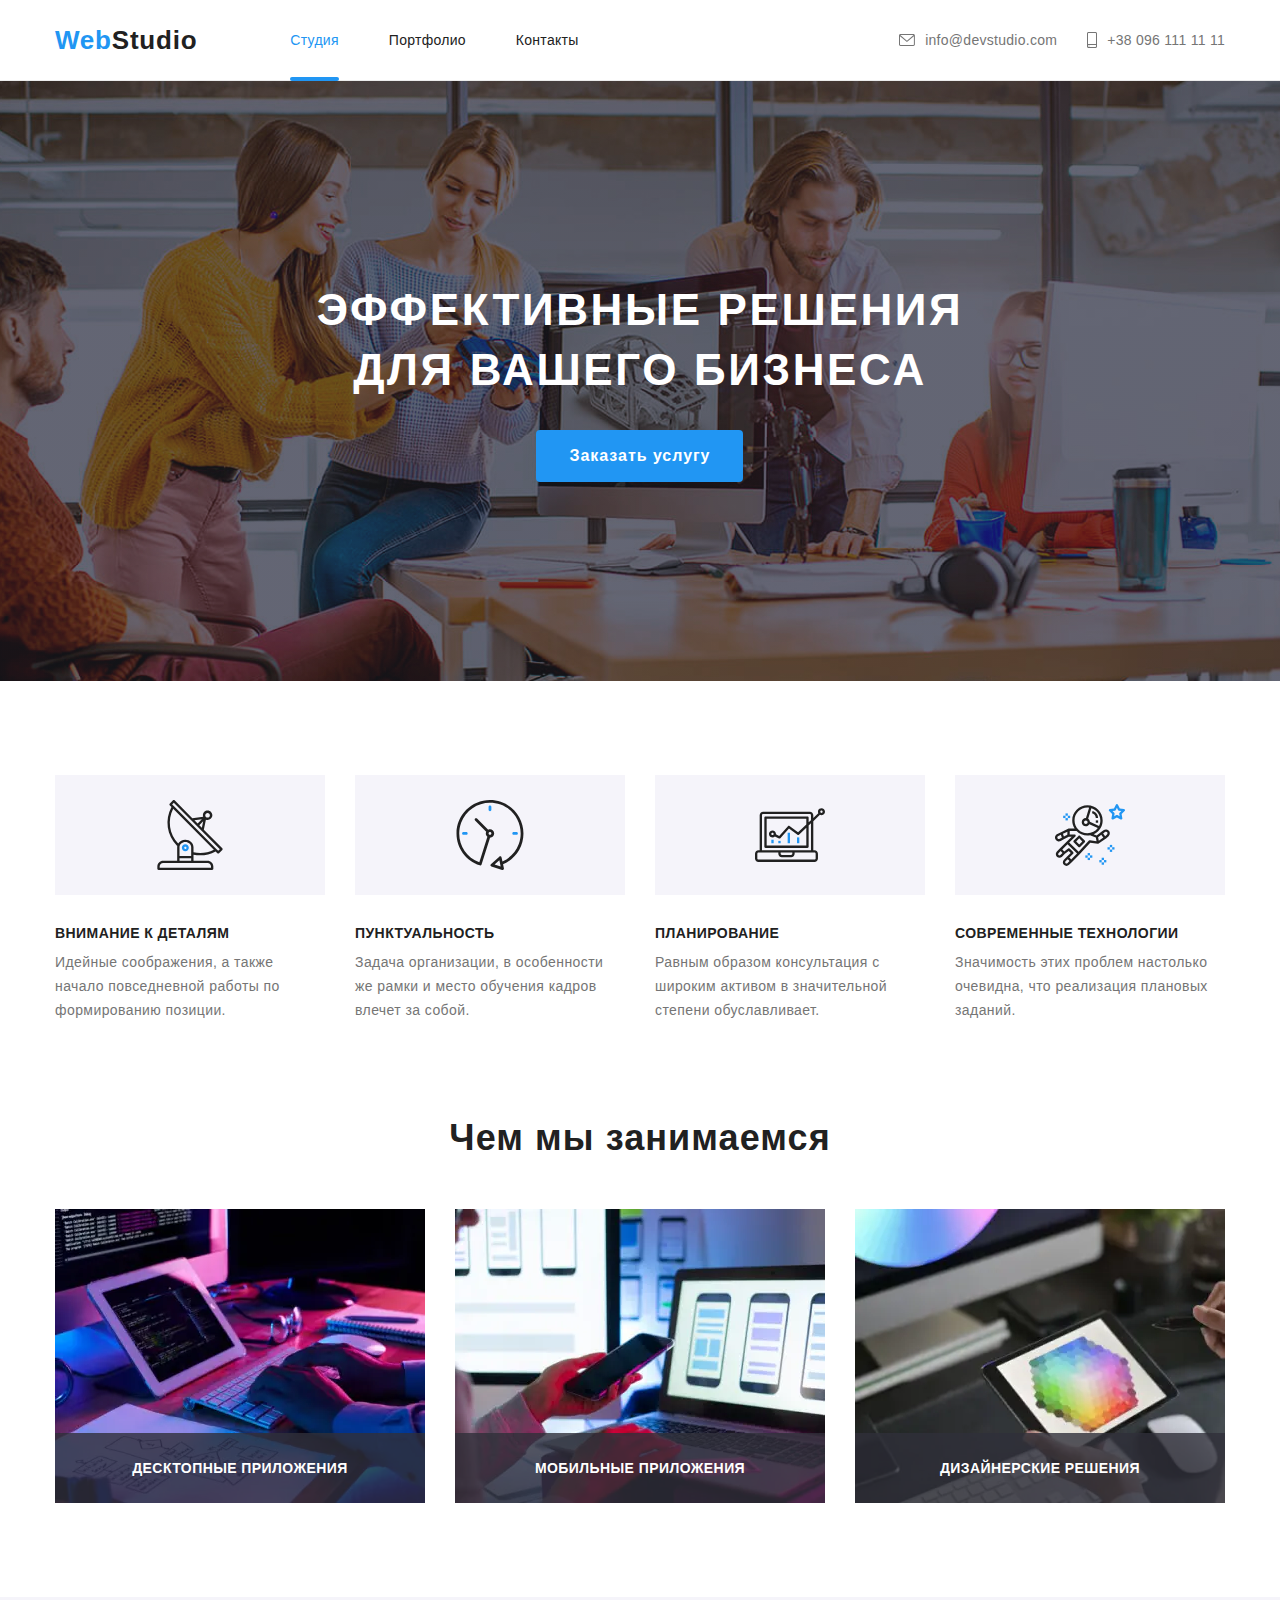
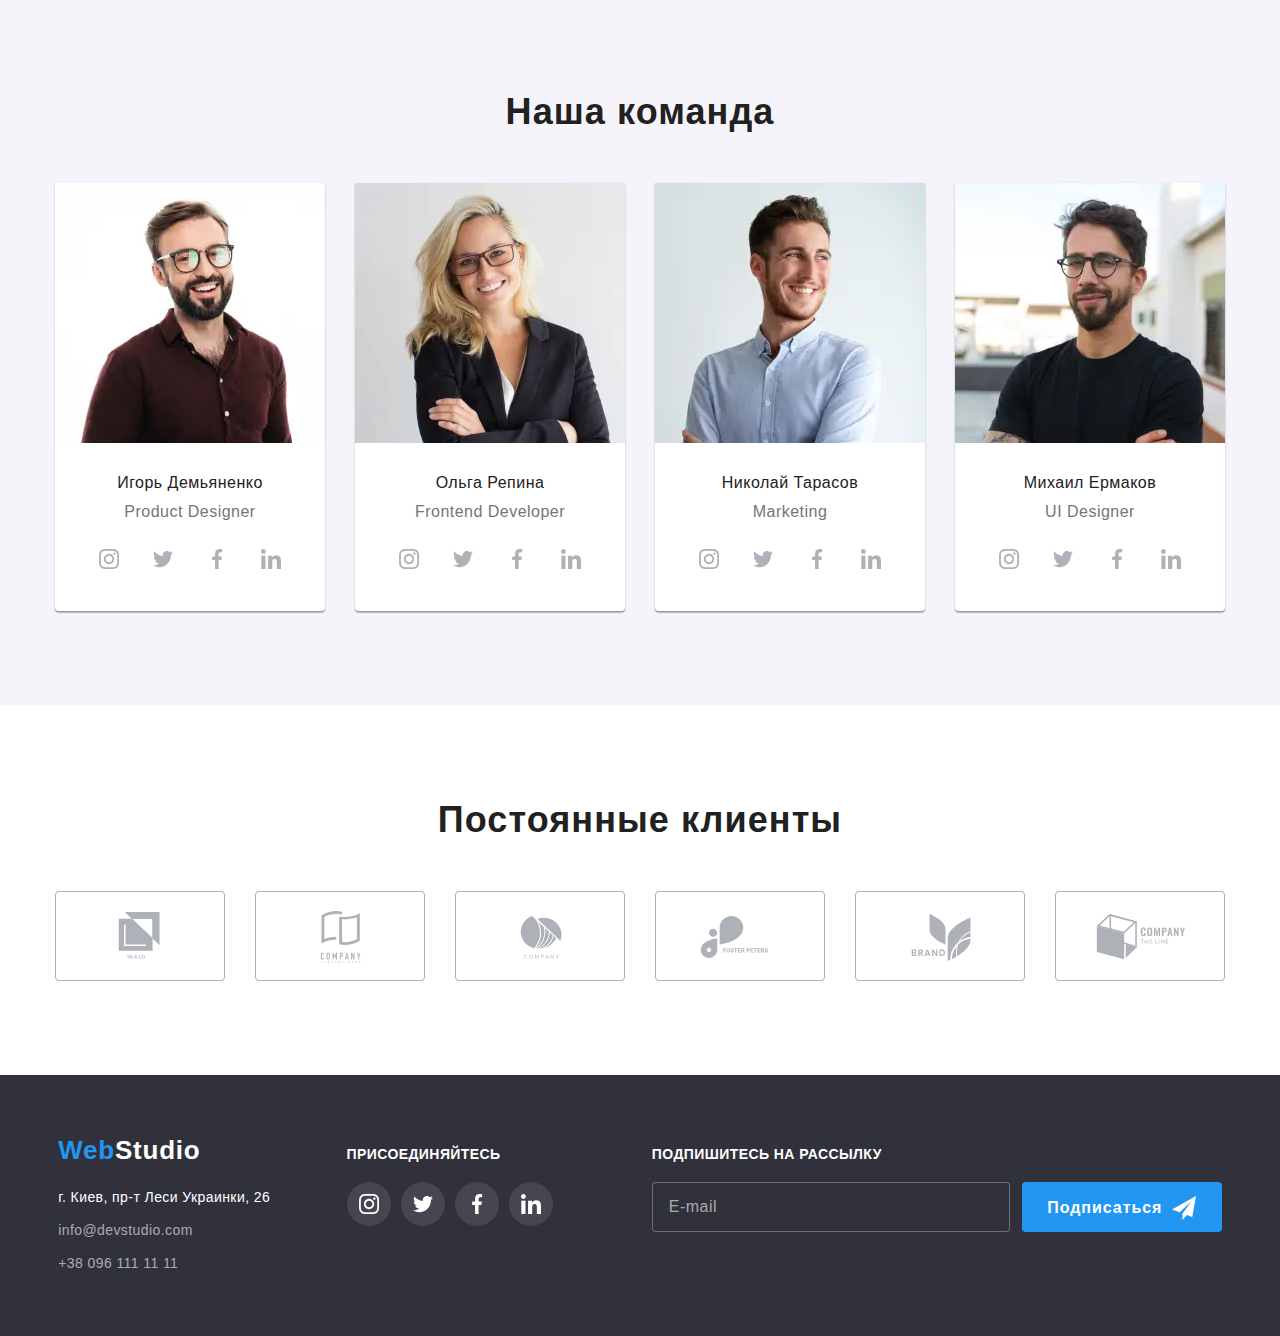
==== commit d44b596b: "added button fonts" ====
--- a/index.html
+++ b/index.html
@@ -4,7 +4,7 @@
   <meta charset="UTF-8">
   <meta name="viewport" content="width=device-width, initial-scale=1.0">
   <title>Web Studio</title>
-  <link href="https://fonts.googleapis.com/css2?family=Raleway:wght@700&family=Roboto:wght@400;500;700;900&display=swap" rel="stylesheet">
+  <link href="https://fonts.googleapis.com/css2?family=Raleway:wght@700&family=:wght@400;500;700;900&display=swap" rel="stylesheet">
   <link rel="stylesheet" href="https://cdnjs.cloudflare.com/ajax/libs/modern-normalize/1.0.0/modern-normalize.min.css" integrity="sha512-ISS7cAi1PEhQ8jnbJpJZMd29NlhNj4AWYyLOSp2CE/CsHxTCu+r+t0D2yoJudVrd0/8fTVPUVDzY5Tvli75u/g==" crossorigin="anonymous" />
   <link rel="stylesheet" href="./css/main.min.css">
 </head>
--- a/css/main.min.css
+++ b/css/main.min.css
@@ -1,2 +1,2 @@
-.visually-hidden{position:absolute !important;clip:rect(1px 1px 1px 1px);clip:rect(1px, 1px, 1px, 1px);padding:0 !important;border:0 !important;height:1px !important;width:1px !important;overflow:hidden}:root{--primary-text-color: #212121;--secondary-text-color: #757575;--accent-color: #2196F3;--white-text-color: #ffffff;--secondary-bg-color: #F5F4FA;--third-bg-color: #2F303A;--media-color: #AFB1B8}html{box-sizing:border-box}*,*::before,*::after{box-sizing:inherit;outline:1px solid black}body{margin:0 auto;font-family:Roboto, sans-serif;color:var(--primary-text-color)}.link{text-decoration:none}.list{padding:0px;margin:0px;list-style:none}img{display:block;max-width:100%;height:auto}address{font-style:normal}.container{padding-left:15px;padding-right:15px;margin-left:auto;margin-right:auto}@media screen and (min-width: 480px){.container{width:480px}}@media screen and (min-width: 768px){.container{width:768px}}@media screen and (min-width: 1200px){.container{width:1200px}}.section{padding-top:60px;padding-bottom:60px}@media screen and (min-width: 1200px){.section{padding-top:94px;padding-bottom:94px}}.title{font-weight:700;font-size:28px;line-height:1.179;letter-spacing:0.03em;text-align:center;margin-top:0px;margin-bottom:30px}@media screen and (min-width: 1200px){.title{font-size:36px;line-height:1.167;margin-bottom:50px}}.logo{font-family:Raleway, sans-serif;font-weight:700;font-size:24px;line-height:1.167;letter-spacing:0.03em;color:var(--accent-color)}@media screen and (min-width: 1200px){.logo{font-size:26px;line-height:1.192}}.social-network,.social-link{display:flex;justify-content:center}.social-network-item:not(:last-child){margin-right:10px}.social-link{align-items:center;width:44px;height:44px;border-radius:50%;transition:background-color 250ms cubic-bezier(0.4, 0, 0.2, 1)}.social-link:focus,.social-link:hover{background-color:var(--accent-color)}.social-link:focus .network-icon,.social-link:hover .network-icon{fill:var(--white-text-color)}.network-icon{width:20px;height:20px;fill:var(--media-color)}.backdrop{position:fixed;left:0;right:0;top:0;bottom:0;width:100%;height:100%;overflow:scroll;opacity:1;background-color:rgba(0,0,0,0.2);transition:all 0.4s ease}.backdrop.is-hidden{opacity:0;visibility:hidden;transition-delay:0.4s}.backdrop.is-hidden .modal{transform:translateY(-100%) scale(0.3);transition-delay:0.1s;opacity:0}@media screen and (min-width: 480px){.backdrop{padding:93px 15px}}@media screen and (min-width: 768px){.backdrop{padding:208px 159px}}@media screen and (min-width: 1199px){.backdrop{padding-top:221px}}.modal-window-cover{display:flex;justify-content:center;left:0;right:0;top:0;bottom:0}.modal{position:relative;min-height:581px;max-width:528px;width:100%;opacity:1;margin:auto;padding-left:40px;padding-right:40px;padding-top:40px;background-color:var(--white-text-color);box-shadow:0px 1px 3px rgba(0,0,0,0.12),0px 1px 1px rgba(0,0,0,0.14),0px 2px 1px rgba(0,0,0,0.2);border-radius:4px;transform:scale(1);transition:all .3s linear}.modal .title{margin-bottom:12px;font-size:20px;line-height:1.15}@media screen and (max-width: 1199px){.modal .title{line-height:1.5}}@media screen and (max-width: 1199px){.modal{max-width:450px;min-height:609px}}.close-button{position:absolute;top:8px;right:8px;width:30px;height:30px;padding:3px;border:1px solid rgba(0,0,0,0.1);border-radius:50%;cursor:pointer;fill:#000000;background-color:var(--white-text-color)}.close-button:hover,.close-button:focus{fill:var(--accent-color)}.modal-form{display:flex;flex-direction:column}.modal-form-input{height:40px;padding-left:42px}.modal-form-comment{padding:12px 16px;min-height:120px;resize:none}.modal-form-massage{margin-bottom:20px}.modal-form-input,.modal-form-comment{width:100%;border:1px solid rgba(33,33,33,0.2);border-radius:4px}.modal-form-input:focus,.modal-form-input:hover,.modal-form-comment:focus,.modal-form-comment:hover{cursor:pointer;border-color:var(--accent-color);outline:none}.modal-form-field{position:relative;margin-bottom:10px}.modal-form-field:hover .modal-form-pick,.modal-form-field:focus .modal-form-pick{fill:var(--accent-color)}.modal-form-pick{position:absolute;top:0;left:0;margin:11px 12px}.modal-form-input:focus ~ .modal-form-pick{fill:var(--accent-color)}.modal-form-items-title{margin-bottom:4px;font-size:12px;line-height:1.17;letter-spacing:0.01em;color:var(--secondary-text-color)}.modal-form-label-check{display:flex;align-items:center;margin-bottom:30px}.modal-form-label-check::before{content:"";display:block;cursor:pointer;width:16px;height:15px;margin-right:7px;border:1px solid var(--primary-text-color);border-radius:2px}.modal-form-check:checked+.modal-form-label-check::before{border-color:var(--accent-color);background-image:url(../images/svg/icon-check.svg);background-size:contain;background-origin:border-box}.confirmation{font-size:14px;line-height:1.714;letter-spacing:0.03em;transition:transform 250ms linear;color:var(--secondary-text-color)}@media screen and (max-width: 1199px){.confirmation{font-size:12px;line-height:1.167}}.confirmation-agreement{text-decoration:underline;color:var(--accent-color)}.access-button .button-primary{display:flex;justify-content:center;margin:0 auto}.menu-btn{display:inline-flex;border:none;background-color:transparent;width:40px;height:40px;cursor:pointer}.menu-btn:focus{fill:var(--accent-color)}.menu-btn .close-btn{display:none}@media screen and (min-width: 768px){.menu-btn{display:none}}.menu-btn.is-open .open-btn{display:none}.menu-btn.is-open .close-btn{display:block;fill:var(--primary-text-color)}@media screen and (max-width: 767px){.burger-menu{display:none;position:absolute;top:100%;left:0;width:100%;padding-top:60px;padding-bottom:60px;background-color:#fff;z-index:3;box-shadow:0px 4px 8px rgba(0,0,0,0.04),0px 2px 4px rgba(0,0,0,0.08),0px 1px 3px rgba(0,0,0,0.16)}.burger-menu.is-open{display:block}}@media screen and (min-width: 768px){.burger-menu{display:flex;flex-grow:1;align-items:center}}.page-header{position:relative;border-bottom:1px solid #ECECEC;min-height:60px}@media screen and (min-width: 768px){.page-header{min-height:80px}}.header-parts{display:flex;align-items:center;justify-content:space-between}@media screen and (max-width: 767px){.header-parts{padding-top:10px;padding-bottom:10px}}.page-header-nav{display:flex;align-items:center}.logo-header{color:var(--primary-text-color)}.site-nav{margin:0 auto;font-weight:500;font-size:14px;line-height:1.143;letter-spacing:0.02em}.site-nav .link{display:block;position:relative;width:max-content;transition:color 250ms cubic-bezier(0.4, 0, 0.2, 1);color:var(--primary-text-color)}.site-nav .link:hover,.site-nav .link:focus,.site-nav .link.current{color:var(--accent-color)}@media screen and (max-width: 767px){.site-nav{font-size:18px;line-height:1.167;margin-bottom:60px}}@media screen and (min-width: 768px){.site-nav{display:flex;margin-left:88px;padding-top:32px;padding-bottom:32px}}@media screen and (min-width: 1200px){.site-nav{margin-left:93px}}.site-nav .link:hover::after,.site-nav .link:focus::after,.site-nav .link.current::after{opacity:1}.site-nav-item .link::after{display:block;position:absolute;content:"";opacity:0;margin-top:8px;width:100%;height:4px;transition:opacity 250ms cubic-bezier(0.4, 0, 0.2, 1);background:#2196F3;border-radius:2px}@media screen and (min-width: 768px){.site-nav-item .link::after{margin-top:29px}}@media screen and (max-width: 767px){.site-nav-item:not(:last-child){margin-bottom:40px}}@media screen and (min-width: 767px){.site-nav-item:not(:last-child){margin-bottom:0;margin-right:50px}}.site-nav-item .link{margin:0 auto}.contacts{transition:color 250ms cubic-bezier(0.4, 0, 0.2, 1)}@media screen and (min-width: 768px){.contacts{align-items:center;display:flex}}.header-address{margin-left:auto}@media screen and (min-width: 1200px){.header-address-list{display:flex}}@media screen and (max-width: 767px){.header-address-item:not(:last-child){margin-bottom:16px}}@media screen and (min-width: 768px){.header-address-item:not(:last-child){margin-bottom:10px}}@media screen and (min-width: 1200px){.header-address-item:not(:last-child){margin-right:30px;margin-bottom:0}}.header-address .contacts{font-weight:500;letter-spacing:0.02em;color:var(--secondary-text-color)}.header-address .contacts:hover,.header-address .contacts:focus{color:var(--accent-color)}@media screen and (max-width: 767px){.header-address .contacts{font-size:18px;line-height:1.167;justify-content:center;display:flex;align-items:center}}@media screen and (min-width: 768px){.header-address .contacts{font-size:12px}}@media screen and (min-width: 1200px){.header-address .contacts{font-size:14px;line-height:1.143}}.contact-pick{margin-right:10px;transition:fill 250ms cubic-bezier(0.4, 0, 0.2, 1);fill:var(--secondary-text-color)}.contacts:hover .contact-pick,.contacts:focus .contact-pick{fill:var(--accent-color)}.hero{display:flex;margin-left:auto;margin-right:auto;min-height:400px;background-color:var(--third-bg-color);background-repeat:no-repeat;background-position:center;background-size:cover}@media screen and (min-width: 1200px){.hero{min-height:600px;max-width:1600px}}@media screen and (min-device-pixel-ratio: 2), screen and (min-resolution: 192dpi), screen and (min-resolution: 2dppx), screen and (min-width: 480px){.hero{background-image:linear-gradient(to right, rgba(47,48,58,0.4), rgba(47,48,58,0.4)),url(../images/header/header-mobile@2x.jpg)}}@media screen and (min-width: 480px){.hero{background-image:linear-gradient(to right, rgba(47,48,58,0.4), rgba(47,48,58,0.4)),url(../images/header/header-mobile1x.jpg)}}@media screen and (min-device-pixel-ratio: 2), screen and (min-resolution: 192dpi), screen and (min-resolution: 2dppx), screen and (min-width: 768px){.hero{background-image:linear-gradient(to right, rgba(47,48,58,0.4), rgba(47,48,58,0.4)),url(../images/header/header-tablet@2x.jpg)}}@media screen and (min-width: 768px){.hero{background-image:linear-gradient(to right, rgba(47,48,58,0.4), rgba(47,48,58,0.4)),url(../images/header/header-tablet1x.jpg)}}@media screen and (min-device-pixel-ratio: 2), screen and (min-resolution: 192dpi), screen and (min-resolution: 2dppx), screen and (min-width: 1200px){.hero{background-image:linear-gradient(to right, rgba(47,48,58,0.4), rgba(47,48,58,0.4)),url(../images/header/header-desktop@2x.jpg)}}@media screen and (min-width: 1200px){.hero{background-image:linear-gradient(to right, rgba(47,48,58,0.4), rgba(47,48,58,0.4)),url(../images/header/header-desktop1x.jpg)}}.hero-items{max-width:696px;padding:0 15px;text-align:center;margin:auto}.hero-title{margin:0px;margin-bottom:30px;font-weight:900;font-size:26px;line-height:1.615;letter-spacing:0.06em;text-transform:uppercase;color:var(--white-text-color)}@media screen and (min-width: 1200px){.hero-title{font-size:44px;line-height:1.364}}.button-primary{display:inline-flex;border:1px solid transparent;border-radius:4px;padding:10px 32px;min-width:200px;font-weight:700;font-size:16px;line-height:1.875;letter-spacing:0.06em;cursor:pointer;color:var(--white-text-color);background-color:var(--accent-color);transition:all 250ms cubic-bezier(0.4, 0, 0.2, 1)}.button-primary:hover,.button-primary:focus{color:var(--primary-text-color);background-color:var(--secondary-bg-color)}.advantages-list{display:block}.advantages-list p{font-size:14px;line-height:1.714;letter-spacing:0.03em;margin:0px;padding:0px;color:var(--secondary-text-color)}@media screen and (min-width: 768px){.advantages-list{display:flex;flex-wrap:wrap}}.advantages-item::before{display:block;content:"";width:100%;height:120px;margin-bottom:30px;background-size:auto;background-repeat:no-repeat;background-position:center;background-color:var(--secondary-bg-color)}@media screen and (max-width: 1199px){.advantages-item:not(:last-child){margin-bottom:30px}}@media screen and (min-width: 768px){.advantages-item{width:calc((100% - 30px) / 2)}.advantages-item:nth-child(2n+1){margin-right:30px}}@media screen and (min-width: 768px){.advantages-item:nth-last-child(-n+2){margin-bottom:0}}@media screen and (min-width: 1200px){.advantages-item{width:calc((100% - 90px) / 4)}.advantages-item:not(:last-child){margin-right:30px}}.advantages-title{font-weight:700;font-size:14px;line-height:1.143;letter-spacing:0.03em;text-transform:uppercase;text-align:center;margin-top:0px;margin-bottom:10px;color:var(--primary-text-color)}@media screen and (min-width: 768px){.advantages-title{text-align:left}}.advantages-item:nth-child(1)::before{background-image:url(../images/advantages/antenna.svg)}.advantages-item:nth-child(2)::before{background-image:url(../images/advantages/clock.svg)}.advantages-item:nth-child(3)::before{background-image:url(../images/advantages/diagram.svg)}.advantages-item:nth-child(4)::before{background-image:url(../images/advantages/astronaut.svg)}.features{padding-top:0}@media screen and (max-width: 1199px){.features{display:none}}.features-list{display:flex}.features-item{position:relative}.features-item:not(:last-child){margin-right:30px}.features-item-title{margin:0 auto;font-weight:700;font-size:14px;line-height:1.143;letter-spacing:0.03em;text-align:center;text-transform:uppercase;color:var(--white-text-color)}.features-overlay{position:absolute;width:100%;min-height:70px;left:0;bottom:0;padding-top:27px;padding-bottom:27px;background-color:rgba(47,48,58,0.8)}.our-team{background-color:var(--secondary-bg-color)}.team-cards{text-align:center}.team-cards p{margin-bottom:16px;margin-top:0px;font-size:16px;line-height:1.188;letter-spacing:0.03em;color:var(--secondary-text-color)}.team-cards img{margin-bottom:30px}@media screen and (min-width: 768px){.team-cards{display:flex;flex-wrap:wrap}}.team-mamber{margin-bottom:10px;margin-top:0px;font-weight:500;font-size:16px;line-height:1.188;letter-spacing:0.03em}.social-network .social-network-item{margin-bottom:24px}@media screen and (min-width: 1200px){.social-network .social-network-item{margin-bottom:30px}}.team-cards-item{width:100%;box-shadow:0px 1px 3px rgba(0,0,0,0.12),0px 1px 1px rgba(0,0,0,0.14),0px 2px 1px rgba(0,0,0,0.2);border-radius:0px 0px 4px 4px;background-color:#FFFFFF}@media screen and (min-width: 768px){.team-cards-item{width:calc((100% - 30px) / 2)}.team-cards-item:nth-child(2n+1){margin-right:30px}.team-cards-item:nth-child(2n+1):nth-last-child(-n+2){margin-bottom:0}}@media screen and (max-width: 1199px){.team-cards-item:not(:last-child){margin-bottom:30px}}@media screen and (min-width: 1200px){.team-cards-item{width:calc((100% - 90px) / 4)}.team-cards-item:not(:last-child){margin-right:30px}}.clients-list{display:flex;flex-wrap:wrap;justify-content:center}.clients-link{display:flex;justify-content:center}@media screen and (min-width: 480px){.clients-link{width:210px}}@media screen and (min-width: 768px){.clients-link{width:226px}}@media screen and (min-width: 1200px){.clients-link{width:170px}}.clients-link{height:90px;border:1px solid var(--media-color);border-radius:4px;background-color:var(--white-text-color);transition:border-color 250ms cubic-bezier(0.4, 0, 0.2, 1)}.clients-link:hover,.clients-link:focus{background-color:var(--white-text-color)}.clients-link:hover .clients-icon,.clients-link:focus .clients-icon{fill:var(--accent-color)}.clients-icon{width:100%;height:90px;transition:fill 250ms cubic-bezier(0.4, 0, 0.2, 1);fill:var(--media-color)}.clients-item a:hover,.clients-item a:focus{border-color:var(--accent-color)}@media screen and (max-width: 767px){.clients-item:nth-child(odd){margin-right:30px}}@media screen and (min-width: 768px){.clients-item{margin-right:30px}.clients-item:nth-child(3n){margin-right:0px}}@media screen and (min-width: 1200px){.clients-item:not(:last-child){margin-right:30px}}.clients-item{margin-bottom:30px}@media screen and (max-width: 767px){.clients-item:nth-last-child(-n+2){margin-bottom:0}}@media screen and (min-width: 768px){.clients-item:nth-last-child(-n+3){margin-bottom:0px}}@media screen and (min-width: 1200px){.clients-item{margin-bottom:0}}.footer{margin:0 auto;background-color:var(--third-bg-color)}@media screen and (min-width: 1200px){.footer{padding-top:60px;padding-bottom:60px}}@media screen and (min-width: 768px){.footer-content{display:flex;flex-wrap:wrap;align-items:baseline;justify-content:space-around}}.logo-footer{color:var(--white-text-color)}.first-footer-column{text-align:center}@media screen and (min-width: 1200px){.first-footer-column{text-align:left;margin-right:70px}}.footer-address{margin-top:20px}.footer-address p,.footer-address .contacts{margin:0;font-size:14px;line-height:1.714;letter-spacing:0.03em;color:var(--white-text-color)}.footer-address .contacts{color:rgba(255,255,255,0.6)}.footer-address .contacts:hover,.footer-address .contacts:focus{color:var(--accent-color)}.footer-address-item:not(:last-child){margin-bottom:9px}.second-footer-column p{font-weight:700;font-size:14px;line-height:1.143;letter-spacing:0.03em;text-transform:uppercase;margin-top:0;margin-bottom:20px;color:var(--white-text-color)}@media screen and (max-width: 1199px){.second-footer-column p{text-align:center}}@media screen and (min-width: 1200px){.second-footer-column p{text-align:left}}@media screen and (max-width: 767px){.second-footer-column{margin-top:60px}}.second-footer-column .social-link{background-color:rgba(255,255,255,0.1)}.second-footer-column .network-icon{fill:var(--white-text-color)}.footer-media .social-link:hover,.footer-media .social-link:focus{background-color:var(--accent-color)}.second-footer-column .social-network-item{margin-bottom:0}@media screen and (max-width: 1199px){.third-footer-column{padding-top:60px}}.third-footer-column p{font-weight:700;font-size:14px;line-height:1.143;letter-spacing:0.03em;text-align:center;text-transform:uppercase;margin-top:0;margin-bottom:20px;color:var(--white-text-color)}@media screen and (min-width: 1200px){.third-footer-column p{text-align:left}}@media screen and (min-width: 1200px){.third-footer-column{margin-left:93px}}.footer-form-subscription{text-align:center}@media screen and (min-width: 1200px){.footer-form-subscription{display:flex;justify-content:center;align-items:flex-end}}.subscription-input{width:358px;height:50px;padding:15px 0 15px 16px;border:1px solid rgba(255,255,255,0.3);border-radius:4px;background-color:var(--third-bg-color);color:var(--white-text-color);font-size:16px;line-height:1.25;letter-spacing:0.03em}@media screen and (min-width: 1200px){.subscription-input{margin-right:12px}}@media screen and (max-width: 1199px){.subscription-input{width:100%}}.subscription-input::placeholder{color:rgba(255,255,255,0.6)}.subscription-button{width:200px;height:50px;padding-top:10px;padding-bottom:10px;margin-top:20px;border:1px solid transparent;color:var(--white-text-color);background-color:var(--accent-color);transition:all 250ms cubic-bezier(0.4, 0, 0.2, 1);font-weight:700;font-size:16px;line-height:1.87;letter-spacing:0.06em;border-radius:4px}.subscription-button:hover,.subscription-button:focus{color:var(--primary-text-color);background-color:var(--secondary-bg-color);fill:var(--accent-color)}.subscription-button:hover .form-subscription-icon,.subscription-button:focus .form-subscription-icon{fill:var(--accent-color)}@media screen and (min-width: 1200px){.subscription-button{margin-top:0}}.form-button-inside{display:flex;justify-content:center;align-items:center;cursor:pointer}.form-subscription-icon{margin-left:10px;fill:var(--white-text-color)}
+.visually-hidden{position:absolute !important;clip:rect(1px 1px 1px 1px);clip:rect(1px, 1px, 1px, 1px);padding:0 !important;border:0 !important;height:1px !important;width:1px !important;overflow:hidden}:root{--primary-text-color: #212121;--secondary-text-color: #757575;--accent-color: #2196F3;--white-text-color: #ffffff;--secondary-bg-color: #F5F4FA;--third-bg-color: hsl(235, 10%, 21%);--media-color: #AFB1B8}html{box-sizing:border-box}*,*::before,*::after{box-sizing:inherit}body{margin:0 auto;font-family:Roboto, sans-serif;color:var(--primary-text-color)}body.moddal-open{overflow:hidden}.link{text-decoration:none}.list{padding:0px;margin:0px;list-style:none}img{display:block;max-width:100%;height:auto}address{font-style:normal}.container{padding-left:15px;padding-right:15px;margin-left:auto;margin-right:auto}@media screen and (min-width: 480px){.container{width:480px}}@media screen and (min-width: 768px){.container{width:768px}}@media screen and (min-width: 1200px){.container{width:1200px}}.section{padding-top:60px;padding-bottom:60px}@media screen and (min-width: 1200px){.section{padding-top:94px;padding-bottom:94px}}.title{font-weight:700;font-size:28px;line-height:1.179;letter-spacing:0.03em;text-align:center;margin-top:0px;margin-bottom:30px}@media screen and (min-width: 1200px){.title{font-size:36px;line-height:1.167;margin-bottom:50px}}.logo{font-family:Roboto, sans-serif;font-weight:700;font-size:24px;line-height:1.167;letter-spacing:0.03em;color:var(--accent-color)}@media screen and (min-width: 1200px){.logo{font-size:26px;line-height:1.192}}.social-network,.social-link{display:flex;justify-content:center}.social-network-item:not(:last-child){margin-right:10px}.social-link{align-items:center;width:44px;height:44px;border-radius:50%;transition:background-color 250ms cubic-bezier(0.4, 0, 0.2, 1)}.social-link:focus,.social-link:hover{background-color:var(--accent-color)}.social-link:focus .network-icon,.social-link:hover .network-icon{fill:var(--white-text-color)}.network-icon{width:20px;height:20px;fill:var(--media-color)}.backdrop{position:fixed;left:0;right:0;top:0;bottom:0;width:100%;height:100%;overflow-y:scroll;opacity:1;background-color:rgba(0,0,0,0.2);transition:all 0.4s ease}.backdrop.is-hidden{opacity:0;visibility:hidden;transition-delay:0.4s}.backdrop.is-hidden .modal{transform:translateY(-100%) scale(0.3);transition-delay:0.1s;opacity:0}@media screen and (min-width: 480px){.backdrop{padding:93px 15px}}@media screen and (min-width: 768px){.backdrop{padding:208px 159px}}@media screen and (min-width: 1199px){.backdrop{padding-top:221px}}.modal-window-cover{left:0;right:0;top:0;bottom:0}.modal{position:relative;min-height:581px;max-width:528px;width:100%;opacity:1;margin:auto;padding-left:40px;padding-right:40px;padding-top:40px;background-color:var(--white-text-color);box-shadow:0px 1px 3px rgba(0,0,0,0.12),0px 1px 1px rgba(0,0,0,0.14),0px 2px 1px rgba(0,0,0,0.2);border-radius:4px;transform:scale(1);transition:all .3s linear}.modal .title{margin-bottom:12px;font-size:20px;line-height:1.15}@media screen and (max-width: 1199px){.modal .title{line-height:1.5}}@media screen and (max-width: 1199px){.modal{max-width:450px;min-height:609px}}.close-button{position:absolute;top:8px;right:8px;width:30px;height:30px;padding:3px;border:1px solid rgba(0,0,0,0.1);border-radius:50%;cursor:pointer;fill:#000000;background-color:var(--white-text-color)}.close-button:hover,.close-button:focus{fill:var(--accent-color)}.modal-form{display:flex;flex-direction:column}.modal-form-input{height:40px;padding-left:42px}.modal-form-comment{padding:12px 16px;min-height:120px;resize:none}.modal-form-massage{margin-bottom:20px}.modal-form-input,.modal-form-comment{width:100%;border:1px solid rgba(33,33,33,0.2);border-radius:4px}.modal-form-input:focus,.modal-form-input:hover,.modal-form-comment:focus,.modal-form-comment:hover{cursor:pointer;border-color:var(--accent-color);outline:none}.modal-form-field{position:relative;margin-bottom:10px}.modal-form-field:hover .modal-form-pick,.modal-form-field:focus .modal-form-pick{fill:var(--accent-color)}.modal-form-pick{position:absolute;top:0;left:0;margin:11px 12px}.modal-form-input:focus ~ .modal-form-pick{fill:var(--accent-color)}.modal-form-items-title{margin-bottom:4px;font-size:12px;line-height:1.17;letter-spacing:0.01em;color:var(--secondary-text-color)}.modal-form-label-check{display:flex;align-items:center;margin-bottom:30px}.modal-form-label-check::before{content:"";display:block;cursor:pointer;width:16px;height:15px;margin-right:7px;border:1px solid var(--primary-text-color);border-radius:2px}.modal-form-check:checked+.modal-form-label-check::before{border-color:var(--accent-color);background-image:url(../images/svg/icon-check.svg);background-size:contain;background-origin:border-box}.confirmation{font-size:14px;line-height:1.714;letter-spacing:0.03em;transition:transform 250ms linear;color:var(--secondary-text-color)}@media screen and (max-width: 1199px){.confirmation{font-size:12px;line-height:1.167}}.confirmation-agreement{text-decoration:underline;color:var(--accent-color)}.access-button .button-primary{display:flex;justify-content:center;margin:0 auto}.menu-btn{display:inline-flex;border:none;background-color:transparent;width:40px;height:40px;cursor:pointer}.menu-btn:focus{fill:var(--accent-color)}.menu-btn .close-btn{display:none}@media screen and (min-width: 768px){.menu-btn{display:none}}.menu-btn.is-open .open-btn{display:none}.menu-btn.is-open .close-btn{display:block;fill:var(--primary-text-color)}@media screen and (max-width: 767px){.burger-menu{display:none;position:absolute;top:100%;left:0;width:100%;padding-top:60px;padding-bottom:60px;background-color:#fff;z-index:3;box-shadow:0px 4px 8px rgba(0,0,0,0.04),0px 2px 4px rgba(0,0,0,0.08),0px 1px 3px rgba(0,0,0,0.16)}.burger-menu.is-open{display:block}}@media screen and (min-width: 768px){.burger-menu{display:flex;flex-grow:1;align-items:center}}.page-header{position:relative;border-bottom:1px solid #ECECEC;min-height:60px}@media screen and (min-width: 768px){.page-header{min-height:80px}}.header-parts{display:flex;align-items:center;justify-content:space-between}@media screen and (max-width: 767px){.header-parts{padding-top:10px;padding-bottom:10px}}.page-header-nav{display:flex;align-items:center}.logo-header{color:var(--primary-text-color)}.site-nav{margin:0 auto;font-weight:500;font-size:14px;line-height:1.143;letter-spacing:0.02em}.site-nav .link{display:block;position:relative;width:max-content;transition:color 250ms cubic-bezier(0.4, 0, 0.2, 1);color:var(--primary-text-color)}.site-nav .link:hover,.site-nav .link:focus,.site-nav .link.current{color:var(--accent-color)}@media screen and (max-width: 767px){.site-nav{font-size:18px;line-height:1.167;margin-bottom:60px}}@media screen and (min-width: 768px){.site-nav{display:flex;margin-left:88px;padding-top:32px;padding-bottom:32px}}@media screen and (min-width: 1200px){.site-nav{margin-left:93px}}.site-nav .link:hover::after,.site-nav .link:focus::after,.site-nav .link.current::after{opacity:1}.site-nav-item .link::after{display:block;position:absolute;content:"";opacity:0;margin-top:8px;width:100%;height:4px;transition:opacity 250ms cubic-bezier(0.4, 0, 0.2, 1);background:#2196F3;border-radius:2px}@media screen and (min-width: 768px){.site-nav-item .link::after{margin-top:29px}}@media screen and (max-width: 767px){.site-nav-item:not(:last-child){margin-bottom:40px}}@media screen and (min-width: 767px){.site-nav-item:not(:last-child){margin-bottom:0;margin-right:50px}}.site-nav-item .link{margin:0 auto}.contacts{transition:color 250ms cubic-bezier(0.4, 0, 0.2, 1)}@media screen and (min-width: 768px){.contacts{align-items:center;display:flex}}.header-address{margin-left:auto}@media screen and (min-width: 1200px){.header-address-list{display:flex}}@media screen and (max-width: 767px){.header-address-item:not(:last-child){margin-bottom:16px}}@media screen and (min-width: 768px){.header-address-item:not(:last-child){margin-bottom:10px}}@media screen and (min-width: 1200px){.header-address-item:not(:last-child){margin-right:30px;margin-bottom:0}}.header-address .contacts{font-weight:500;letter-spacing:0.02em;color:var(--secondary-text-color)}.header-address .contacts:hover,.header-address .contacts:focus{color:var(--accent-color)}@media screen and (max-width: 767px){.header-address .contacts{font-size:18px;line-height:1.167;justify-content:center;display:flex;align-items:center}}@media screen and (min-width: 768px){.header-address .contacts{font-size:12px}}@media screen and (min-width: 1200px){.header-address .contacts{font-size:14px;line-height:1.143}}.contact-pick{margin-right:10px;transition:fill 250ms cubic-bezier(0.4, 0, 0.2, 1);fill:var(--secondary-text-color)}.contacts:hover .contact-pick,.contacts:focus .contact-pick{fill:var(--accent-color)}.hero{display:flex;margin-left:auto;margin-right:auto;min-height:400px;background-color:var(--third-bg-color);background-repeat:no-repeat;background-position:center;background-size:cover;background-image:linear-gradient(to right, rgba(47,48,58,0.4), rgba(47,48,58,0.4)),url(../images/header/header-mobile1x.jpg)}@media screen and (min-width: 1200px){.hero{min-height:600px;max-width:1600px}}@media screen and (min-device-pixel-ratio: 2) and (min-width: 320px), screen and (min-resolution: 192dpi) and (min-width: 320px), screen and (min-resolution: 2dppx) and (min-width: 320px){.hero{background-image:linear-gradient(to right, rgba(47,48,58,0.4), rgba(47,48,58,0.4)),url(../images/header/header-mobile@2x.jpg)}}@media screen and (min-width: 768px){.hero{background-image:linear-gradient(to right, rgba(47,48,58,0.4), rgba(47,48,58,0.4)),url(../images/header/header-tablet1x.jpg)}}@media screen and (min-device-pixel-ratio: 2) and (min-width: 768px), screen and (min-resolution: 192dpi) and (min-width: 768px), screen and (min-resolution: 2dppx) and (min-width: 768px){.hero{background-image:linear-gradient(to right, rgba(47,48,58,0.4), rgba(47,48,58,0.4)),url(../images/header/header-tablet@2x.jpg)}}@media screen and (min-width: 1200px){.hero{background-image:linear-gradient(to right, rgba(47,48,58,0.4), rgba(47,48,58,0.4)),url(../images/header/header-desktop1x.jpg)}}@media screen and (min-device-pixel-ratio: 2) and (min-width: 1200px), screen and (min-resolution: 192dpi) and (min-width: 1200px), screen and (min-resolution: 2dppx) and (min-width: 1200px){.hero{background-image:linear-gradient(to right, rgba(47,48,58,0.4), rgba(47,48,58,0.4)),url(../images/header/header-desktop@2x.jpg)}}.hero-items{padding:0 15px;text-align:center;margin:auto}.hero-title{margin:0px;margin-bottom:30px;font-weight:900;font-size:26px;line-height:1.615;letter-spacing:0.06em;text-transform:uppercase;color:var(--white-text-color)}@media screen and (min-width: 1200px){.hero-title{font-size:44px;line-height:1.364}}.button-primary{display:inline-flex;border:1px solid transparent;border-radius:4px;padding:10px 32px;min-width:200px;font-family:Roboto, sans-serif;font-weight:700;font-size:16px;line-height:1.875;letter-spacing:0.06em;cursor:pointer;color:var(--white-text-color);background-color:var(--accent-color);transition:all 250ms cubic-bezier(0.4, 0, 0.2, 1)}.button-primary:hover,.button-primary:focus{color:var(--primary-text-color);background-color:var(--secondary-bg-color)}.advantages-list{display:block}.advantages-list p{font-size:14px;line-height:1.714;letter-spacing:0.03em;margin:0px;padding:0px;color:var(--secondary-text-color)}@media screen and (min-width: 768px){.advantages-list{display:flex;flex-wrap:wrap}}.advantages-item::before{display:block;content:"";width:100%;height:120px;margin-bottom:30px;background-size:auto;background-repeat:no-repeat;background-position:center;background-color:var(--secondary-bg-color)}@media screen and (max-width: 1199px){.advantages-item:not(:last-child){margin-bottom:30px}}@media screen and (min-width: 768px){.advantages-item{width:calc((100% - 30px) / 2)}.advantages-item:nth-child(2n+1){margin-right:30px}}@media screen and (min-width: 768px){.advantages-item:nth-last-child(-n+2){margin-bottom:0}}@media screen and (min-width: 1200px){.advantages-item{width:calc((100% - 90px) / 4)}.advantages-item:not(:last-child){margin-right:30px}}.advantages-title{font-weight:700;font-size:14px;line-height:1.143;letter-spacing:0.03em;text-transform:uppercase;text-align:center;margin-top:0px;margin-bottom:10px;color:var(--primary-text-color)}@media screen and (min-width: 768px){.advantages-title{text-align:left}}.advantages-item:nth-child(1)::before{background-image:url(../images/advantages/antenna.svg)}.advantages-item:nth-child(2)::before{background-image:url(../images/advantages/clock.svg)}.advantages-item:nth-child(3)::before{background-image:url(../images/advantages/diagram.svg)}.advantages-item:nth-child(4)::before{background-image:url(../images/advantages/astronaut.svg)}.features{padding-top:0}@media screen and (max-width: 1199px){.features{display:none}}.features-list{display:flex}.features-item{position:relative}.features-item:not(:last-child){margin-right:30px}.features-item-title{margin:0 auto;font-weight:700;font-size:14px;line-height:1.143;letter-spacing:0.03em;text-align:center;text-transform:uppercase;color:var(--white-text-color)}.features-overlay{position:absolute;width:100%;min-height:70px;left:0;bottom:0;padding-top:27px;padding-bottom:27px;background-color:rgba(47,48,58,0.8)}.our-team{background-color:var(--secondary-bg-color)}.team-cards{text-align:center}.team-cards p{margin-bottom:16px;margin-top:0px;font-size:16px;line-height:1.188;letter-spacing:0.03em;color:var(--secondary-text-color)}.team-cards img{margin-bottom:30px}@media screen and (min-width: 768px){.team-cards{display:flex;flex-wrap:wrap}}.team-mamber{margin-bottom:10px;margin-top:0px;font-weight:500;font-size:16px;line-height:1.188;letter-spacing:0.03em}.social-network .social-network-item{margin-bottom:24px}@media screen and (min-width: 1200px){.social-network .social-network-item{margin-bottom:30px}}.team-cards-item{width:100%;box-shadow:0px 1px 3px rgba(0,0,0,0.12),0px 1px 1px rgba(0,0,0,0.14),0px 2px 1px rgba(0,0,0,0.2);border-radius:0px 0px 4px 4px;background-color:#FFFFFF}@media screen and (min-width: 768px){.team-cards-item{width:calc((100% - 30px) / 2)}.team-cards-item:nth-child(2n+1){margin-right:30px}.team-cards-item:nth-child(2n+1):nth-last-child(-n+2){margin-bottom:0}}@media screen and (max-width: 1199px){.team-cards-item:not(:last-child){margin-bottom:30px}}@media screen and (min-width: 1200px){.team-cards-item{width:calc((100% - 90px) / 4)}.team-cards-item:not(:last-child){margin-right:30px}}.clients-list{display:flex;flex-wrap:wrap;justify-content:center}.clients-link{display:flex;justify-content:center}@media screen and (min-width: 480px){.clients-link{width:210px}}@media screen and (min-width: 768px){.clients-link{width:226px}}@media screen and (min-width: 1200px){.clients-link{width:170px}}.clients-link{height:90px;border:1px solid var(--media-color);border-radius:4px;background-color:var(--white-text-color);transition:border-color 250ms cubic-bezier(0.4, 0, 0.2, 1)}.clients-link:hover,.clients-link:focus{background-color:var(--white-text-color)}.clients-link:hover .clients-icon,.clients-link:focus .clients-icon{fill:var(--accent-color)}.clients-icon{width:100%;height:90px;transition:fill 250ms cubic-bezier(0.4, 0, 0.2, 1);fill:var(--media-color)}.clients-item a:hover,.clients-item a:focus{border-color:var(--accent-color)}@media screen and (max-width: 767px){.clients-item:nth-child(odd){margin-right:30px}}@media screen and (min-width: 768px){.clients-item{margin-right:30px}.clients-item:nth-child(3n){margin-right:0px}}@media screen and (min-width: 1200px){.clients-item:not(:last-child){margin-right:30px}}.clients-item{margin-bottom:30px}@media screen and (max-width: 767px){.clients-item:nth-last-child(-n+2){margin-bottom:0}}@media screen and (min-width: 768px){.clients-item:nth-last-child(-n+3){margin-bottom:0px}}@media screen and (min-width: 1200px){.clients-item{margin-bottom:0}}.footer{margin:0 auto;background-color:var(--third-bg-color)}@media screen and (min-width: 1200px){.footer{padding-top:60px;padding-bottom:60px}}@media screen and (min-width: 768px){.footer-content{display:flex;flex-wrap:wrap;align-items:baseline;justify-content:space-around}}.logo-footer{color:var(--white-text-color)}.first-footer-column{text-align:center}@media screen and (min-width: 1200px){.first-footer-column{text-align:left;margin-right:70px}}.footer-address{margin-top:20px}.footer-address p,.footer-address .contacts{margin:0;font-size:14px;line-height:1.714;letter-spacing:0.03em;color:var(--white-text-color)}.footer-address .contacts{color:rgba(255,255,255,0.6)}.footer-address .contacts:hover,.footer-address .contacts:focus{color:var(--accent-color)}.footer-address-item:not(:last-child){margin-bottom:9px}.second-footer-column p{font-weight:700;font-size:14px;line-height:1.143;letter-spacing:0.03em;text-transform:uppercase;margin-top:0;margin-bottom:20px;color:var(--white-text-color)}@media screen and (max-width: 1199px){.second-footer-column p{text-align:center}}@media screen and (min-width: 1200px){.second-footer-column p{text-align:left}}@media screen and (max-width: 767px){.second-footer-column{margin-top:60px}}.second-footer-column .social-link{background-color:rgba(255,255,255,0.1)}.second-footer-column .network-icon{fill:var(--white-text-color)}.footer-media .social-link:hover,.footer-media .social-link:focus{background-color:var(--accent-color)}.second-footer-column .social-network-item{margin-bottom:0}@media screen and (max-width: 1199px){.third-footer-column{padding-top:60px}}.third-footer-column p{font-weight:700;font-size:14px;line-height:1.143;letter-spacing:0.03em;text-align:center;text-transform:uppercase;margin-top:0;margin-bottom:20px;color:var(--white-text-color)}@media screen and (min-width: 1200px){.third-footer-column p{text-align:left}}@media screen and (min-width: 1200px){.third-footer-column{margin-left:93px}}.footer-form-subscription{text-align:center}@media screen and (min-width: 1200px){.footer-form-subscription{display:flex;justify-content:center;align-items:flex-end}}.subscription-input{width:358px;height:50px;padding:15px 0 15px 16px;border:1px solid rgba(255,255,255,0.3);border-radius:4px;background-color:var(--third-bg-color);color:var(--white-text-color);font-size:16px;line-height:1.25;letter-spacing:0.03em}@media screen and (min-width: 1200px){.subscription-input{margin-right:12px}}@media screen and (max-width: 1199px){.subscription-input{width:100%}}.subscription-input::placeholder{color:rgba(255,255,255,0.6)}.subscription-button{width:200px;height:50px;padding-top:10px;padding-bottom:10px;margin-top:20px;border:1px solid transparent;color:var(--white-text-color);background-color:var(--accent-color);transition:all 250ms cubic-bezier(0.4, 0, 0.2, 1);font-family:Roboto, sans-serif;font-weight:700;font-size:16px;line-height:1.87;letter-spacing:0.06em;border-radius:4px}.subscription-button:hover,.subscription-button:focus{color:var(--primary-text-color);background-color:var(--secondary-bg-color);fill:var(--accent-color)}.subscription-button:hover .form-subscription-icon,.subscription-button:focus .form-subscription-icon{fill:var(--accent-color)}@media screen and (min-width: 1200px){.subscription-button{margin-top:0}}.form-button-inside{display:flex;justify-content:center;align-items:center;cursor:pointer}.form-subscription-icon{margin-left:10px;fill:var(--white-text-color)}
 /*# sourceMappingURL=main.min.css.map */